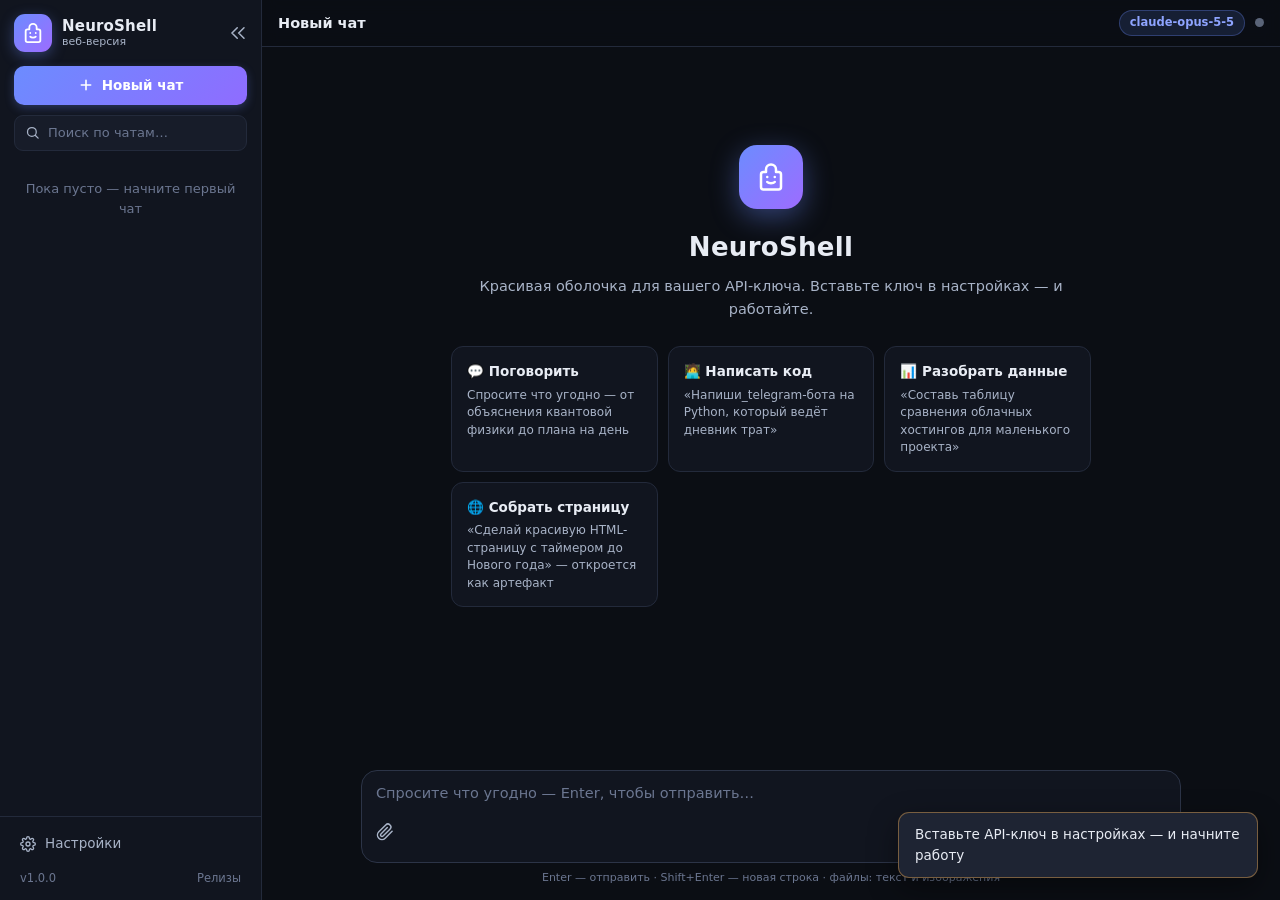
==== internal/site/index.html @ cd6686c4 "NeuroShell v1.0.0: оболочка для OpenAI-совместимых API - чат со стримингом, markdown, таблицы, код с" ====
<!DOCTYPE html>
<html lang="ru">
<head>
<meta charset="utf-8">
<meta name="viewport" content="width=device-width, initial-scale=1, viewport-fit=cover">
<meta name="color-scheme" content="dark">
<title>NeuroShell — красивая оболочка для вашего API</title>
<meta name="description" content="Лёгкий графический интерфейс для OpenAI-совместимых API: чат со стримингом, артефакты, несколько профилей инструкций. Один HTML-файл, всё локально.">
<link rel="icon" href="data:image/svg+xml,%3Csvg xmlns='http://www.w3.org/2000/svg' viewBox='0 0 24 24' fill='none' stroke='%236c8cff' stroke-width='2' stroke-linecap='round' stroke-linejoin='round'%3E%3Cpath d='M12 2a4 4 0 0 0-4 4v2H6a2 2 0 0 0-2 2v10a2 2 0 0 0 2 2h12a2 2 0 0 0 2-2V10a2 2 0 0 0-2-2h-2V6a4 4 0 0 0-4-4z'/%3E%3Cpath d='M9 12h.01M15 12h.01M9 16c.6.7 1.8 1 3 1s2.4-.3 3-1'/%3E%3C/svg%3E">
<style>
:root{--bg:#0b0e14;--bg2:#11151f;--bg3:#171c29;--bg4:#1e2433;--line:#232a3b;--line2:#2c3447;--txt:#e8ecf4;--txt2:#a8b3c7;--txt3:#6b7690;--acc:#6c8cff;--acc2:#8ea4ff;--acc-dim:rgba(108,140,255,.14);--ok:#3ddc97;--warn:#ffb454;--err:#ff5c74;--rad:12px;--mono:'Cascadia Code','JetBrains Mono',Consolas,'Courier New',monospace;}*{box-sizing:border-box;margin:0;padding:0}html,body{height:100%}body{background:var(--bg);color:var(--txt);font:15px/1.55 system-ui,-apple-system,'Segoe UI',Roboto,'Inter',sans-serif;overflow:hidden;}::selection{background:rgba(108,140,255,.35)}*::-webkit-scrollbar{width:10px;height:10px}*::-webkit-scrollbar-thumb{background:#2a3245;border-radius:8px;border:2px solid var(--bg)}*::-webkit-scrollbar-thumb:hover{background:#38425c}*::-webkit-scrollbar-track{background:transparent}.hidden{display:none!important}button{font:inherit;color:inherit;background:none;border:none;cursor:pointer}a{color:var(--acc2);text-decoration:none}a:hover{text-decoration:underline}
#app{display:flex;height:100vh;height:100dvh}
#sidebar{width:262px;min-width:262px;display:flex;flex-direction:column;background:var(--bg2);border-right:1px solid var(--line);transition:margin-left .22s ease;}#sidebar.collapsed{margin-left:-262px}.sb-head{display:flex;align-items:center;gap:10px;padding:14px 14px 10px}.logo{width:38px;height:38px;border-radius:11px;flex:none;display:grid;place-items:center;color:#fff;background:linear-gradient(135deg,#6c8cff,#9d6cff);box-shadow:0 4px 14px rgba(108,140,255,.35);}.sb-title{display:flex;flex-direction:column;line-height:1.2;flex:1;min-width:0}.sb-name{font-weight:700;font-size:15px;letter-spacing:.2px}.sb-sub{font-size:11px;color:var(--txt2)}#btnCloseSidebar{color:var(--txt2)}#btnCloseSidebar:hover{color:var(--txt)}#btnNew{margin:4px 14px 10px;display:flex;align-items:center;justify-content:center;gap:8px;padding:9px 12px;border-radius:10px;font-weight:600;font-size:13.5px;background:linear-gradient(135deg,var(--acc),#8f6cff);color:#fff;box-shadow:0 3px 10px rgba(108,140,255,.28);transition:filter .15s,transform .05s;}#btnNew:hover{filter:brightness(1.1)}#btnNew:active{transform:scale(.98)}.sb-search{display:flex;align-items:center;gap:8px;margin:0 14px 8px;padding:7px 10px;background:var(--bg3);border:1px solid var(--line);border-radius:9px;color:var(--txt2);}.sb-search input{flex:1;background:none;border:none;outline:none;color:var(--txt);font:inherit;font-size:13px;min-width:0;}.sb-search input::placeholder{color:var(--txt3)}#chatList{flex:1;overflow-y:auto;padding:2px 8px 8px}.chat-item{position:relative;display:flex;align-items:center;gap:6px;padding:8px 10px;margin-bottom:2px;border-radius:9px;cursor:pointer;color:var(--txt2);border:1px solid transparent;}.chat-item:hover{background:var(--bg3);color:var(--txt)}.chat-item.active{background:var(--acc-dim);color:var(--txt);border-color:rgba(108,140,255,.25)}.chat-item .ci-icon{flex:none;opacity:.7;display:grid;place-items:center}.chat-item .ci-name{flex:1;min-width:0;font-size:13.5px;white-space:nowrap;overflow:hidden;text-overflow:ellipsis;}.chat-item .ci-del{flex:none;opacity:0;color:var(--txt3);padding:2px;border-radius:6px;}.chat-item:hover .ci-del{opacity:1}.chat-item .ci-del:hover{color:var(--err);background:rgba(255,92,116,.12)}.sb-empty{padding:18px 14px;color:var(--txt3);font-size:13px;text-align:center}.sb-foot{border-top:1px solid var(--line);padding:8px 10px 10px;display:flex;flex-direction:column;gap:2px}.btn-ghost{display:flex;align-items:center;gap:9px;padding:8px 10px;border-radius:9px;color:var(--txt2);font-size:13.5px;font-weight:500;}.btn-ghost:hover{background:var(--bg3);color:var(--txt)}.btn-exit:hover{color:var(--err)}.sb-ver{display:flex;justify-content:space-between;align-items:center;padding:6px 10px 2px;font-size:11.5px;color:var(--txt3);}.sb-ver a{color:var(--txt3)}.sb-ver a:hover{color:var(--acc2)}#sbOverlay{position:fixed;inset:0;background:rgba(0,0,0,.5);z-index:30;display:none}
#main{flex:1;display:flex;flex-direction:column;min-width:0;position:relative}#topbar{display:flex;align-items:center;gap:12px;padding:10px 16px;border-bottom:1px solid var(--line);background:rgba(11,14,20,.8);backdrop-filter:blur(8px);z-index:5;}#btnOpenSidebar{color:var(--txt2)}#btnOpenSidebar:hover{color:var(--txt)}.tb-title{flex:1;min-width:0;display:flex;flex-direction:column;line-height:1.25}#chatTitle{font-weight:600;font-size:14.5px;white-space:nowrap;overflow:hidden;text-overflow:ellipsis}.tb-sub{font-size:11.5px;color:var(--txt3);white-space:nowrap;overflow:hidden;text-overflow:ellipsis}.tb-right{display:flex;align-items:center;gap:10px;flex:none}.model-badge{font-size:11.5px;font-weight:600;color:var(--acc2);background:var(--acc-dim);border:1px solid rgba(108,140,255,.3);padding:3px 10px;border-radius:99px;max-width:220px;white-space:nowrap;overflow:hidden;text-overflow:ellipsis;}.conn-dot{width:9px;height:9px;border-radius:50%;background:#5a6478;flex:none;transition:background .3s}.conn-dot.ok{background:var(--ok);box-shadow:0 0 8px rgba(61,220,151,.6)}.conn-dot.err{background:var(--err);box-shadow:0 0 8px rgba(255,92,116,.6)}.conn-dot.busy{background:var(--warn);animation:pulse 1s infinite}@keyframes pulse{50%{opacity:.35}}
#chatScroll{flex:1;overflow-y:auto;overscroll-behavior:contain}.chat-col{max-width:820px;margin:0 auto;padding:26px 20px 10px;display:flex;flex-direction:column;gap:22px}.msg{display:flex;gap:12px;animation:rise .18s ease}@keyframes rise{from{opacity:0;transform:translateY(6px)}to{opacity:1;transform:none}}.msg.user{flex-direction:row-reverse}.avatar{width:34px;height:34px;border-radius:10px;flex:none;display:grid;place-items:center;font-size:15px;font-weight:700;color:#fff;user-select:none;}.msg.assistant .avatar{background:linear-gradient(135deg,#6c8cff,#9d6cff)}.msg.user .avatar{background:var(--bg4);color:var(--txt2);border:1px solid var(--line2)}.msg.error .avatar{background:linear-gradient(135deg,#ff5c74,#ff8f5c)}.bubble{min-width:0;max-width:100%;padding:12px 16px;border-radius:14px;background:var(--bg2);border:1px solid var(--line);overflow-wrap:break-word;word-break:break-word;}.msg.user .bubble{background:linear-gradient(160deg,rgba(108,140,255,.16),rgba(157,108,255,.10));border-color:rgba(108,140,255,.28);}.msg.error .bubble{border-color:rgba(255,92,116,.4);background:rgba(255,92,116,.07)}.bubble .b-role{font-size:11px;font-weight:700;letter-spacing:.4px;text-transform:uppercase;color:var(--txt3);margin-bottom:5px}
.md>*+*{margin-top:10px}.md h1,.md h2,.md h3,.md h4{line-height:1.3;margin-top:16px}.md h1{font-size:1.35em}.md h2{font-size:1.22em}.md h3{font-size:1.1em}.md h4{font-size:1em}.md p{white-space:pre-wrap}.md ul,.md ol{padding-left:24px}.md li+li{margin-top:4px}.md code{font-family:var(--mono);font-size:.86em;background:var(--bg4);padding:2px 6px;border-radius:6px;border:1px solid var(--line);}.md pre{background:#0d1117;border:1px solid var(--line);border-radius:10px;padding:0;overflow:hidden;margin-top:10px;}.md pre code{display:block;padding:13px 15px;background:none;border:none;font-size:13px;line-height:1.55;overflow-x:auto;white-space:pre;}.md table{border-collapse:collapse;width:100%;display:block;overflow-x:auto;font-size:.93em}.md th,.md td{border:1px solid var(--line2);padding:7px 11px;text-align:left}.md th{background:var(--bg3);font-weight:600}.md tr:nth-child(even) td{background:rgba(255,255,255,.02)}.md blockquote{border-left:3px solid var(--acc);padding:2px 0 2px 14px;color:var(--txt2)}.md hr{border:none;border-top:1px solid var(--line2);margin:14px 0}.md img{max-width:100%;border-radius:10px}.code-head{display:flex;justify-content:space-between;align-items:center;padding:6px 8px 6px 14px;background:var(--bg3);border-bottom:1px solid var(--line);font-size:11.5px;color:var(--txt2);}.code-head .lang{font-family:var(--mono);text-transform:lowercase}.code-copy{padding:3px 10px;border-radius:6px;font-size:11.5px;color:var(--txt2);border:1px solid var(--line2);}.code-copy:hover{color:var(--txt);border-color:var(--acc)}.msg-actions{display:flex;gap:4px;margin-top:6px;margin-left:46px;opacity:0;transition:opacity .15s}.msg:hover .msg-actions{opacity:1}.ma-btn{display:inline-flex;align-items:center;gap:5px;font-size:11.5px;color:var(--txt3);padding:3px 8px;border-radius:6px;}.ma-btn:hover{color:var(--txt);background:var(--bg3)}.typing{display:inline-flex;gap:4px;padding:4px 2px}.typing span{width:7px;height:7px;border-radius:50%;background:var(--acc);animation:tp 1.2s infinite;}.typing span:nth-child(2){animation-delay:.15s}.typing span:nth-child(3){animation-delay:.3s}@keyframes tp{0%,60%,100%{transform:none;opacity:.4}30%{transform:translateY(-5px);opacity:1}}
.welcome{max-width:640px;margin:8vh auto 0;text-align:center;animation:rise .3s ease}.welcome .w-logo{width:64px;height:64px;border-radius:18px;margin:0 auto 18px;display:grid;place-items:center;color:#fff;background:linear-gradient(135deg,#6c8cff,#9d6cff);box-shadow:0 8px 28px rgba(108,140,255,.4);}.welcome h1{font-size:26px;letter-spacing:.3px}.welcome .w-sub{color:var(--txt2);margin-top:8px;font-size:14.5px}.w-cards{display:grid;grid-template-columns:repeat(auto-fit,minmax(170px,1fr));gap:10px;margin-top:26px}.w-card{text-align:left;padding:14px 15px;border-radius:12px;cursor:pointer;background:var(--bg2);border:1px solid var(--line);transition:border-color .15s,transform .1s;}.w-card:hover{border-color:var(--acc);transform:translateY(-2px)}.w-card .wc-t{font-weight:600;font-size:13.5px;display:flex;gap:8px;align-items:center}.w-card .wc-d{font-size:12px;color:var(--txt2);margin-top:5px;line-height:1.45}
#composerWrap{padding:8px 20px 14px;background:linear-gradient(transparent,var(--bg) 30%)}#attsBar{max-width:820px;margin:0 auto 8px;display:flex;flex-wrap:wrap;gap:8px}.att-chip{display:flex;align-items:center;gap:7px;font-size:12px;color:var(--txt2);background:var(--bg2);border:1px solid var(--line);border-radius:9px;padding:5px 8px 5px 10px;max-width:240px;}.att-chip img{width:26px;height:26px;object-fit:cover;border-radius:5px}.att-chip .ac-name{overflow:hidden;text-overflow:ellipsis;white-space:nowrap}.att-chip .ac-size{color:var(--txt3);flex:none}.att-chip .ac-x{color:var(--txt3);padding:2px;border-radius:5px;flex:none}.att-chip .ac-x:hover{color:var(--err)}#composer{max-width:820px;margin:0 auto;position:relative;background:var(--bg2);border:1px solid var(--line2);border-radius:16px;padding:12px 14px 8px;transition:border-color .15s,box-shadow .15s;}#composer:focus-within{border-color:var(--acc);box-shadow:0 0 0 3px rgba(108,140,255,.12)}#input{width:100%;background:none;border:none;outline:none;resize:none;color:var(--txt);font:inherit;font-size:14.5px;line-height:1.5;max-height:220px;}#input::placeholder{color:var(--txt3)}.composer-actions{display:flex;align-items:center;gap:8px;margin-top:6px}.composer-actions .icon-btn{color:var(--txt2)}.composer-actions .icon-btn:hover{color:var(--txt)}.stat{flex:1;text-align:right;font-size:11px;color:var(--txt3);font-family:var(--mono);white-space:nowrap;overflow:hidden}.btn-send,.btn-stop{width:36px;height:36px;border-radius:10px;display:grid;place-items:center;color:#fff;flex:none;}.btn-send{background:linear-gradient(135deg,var(--acc),#8f6cff);box-shadow:0 3px 10px rgba(108,140,255,.3)}.btn-send:hover{filter:brightness(1.12)}.btn-send:disabled{filter:grayscale(1) brightness(.6);cursor:not-allowed;box-shadow:none}.btn-stop{background:var(--err)}.hint{max-width:820px;margin:6px auto 0;text-align:center;font-size:11px;color:var(--txt3)}
#artifactPanel{width:46%;min-width:360px;border-left:1px solid var(--line);background:var(--bg2);display:flex;flex-direction:column;}.ap-head{display:flex;align-items:center;gap:10px;padding:10px 12px;border-bottom:1px solid var(--line)}.ap-title{font-weight:700;font-size:13.5px;flex:none}.ap-tabs{flex:1;display:flex;gap:6px;overflow-x:auto}.ap-tab{font-size:12px;color:var(--txt2);padding:4px 12px;border-radius:99px;border:1px solid var(--line);white-space:nowrap;}.ap-tab.active{color:var(--acc2);border-color:var(--acc);background:var(--acc-dim)}.ap-actions{display:flex;gap:4px;flex:none}#artifactFrame{flex:1;border:none;background:#fff}
.modal{position:fixed;inset:0;z-index:100;display:grid;place-items:center;background:rgba(5,7,12,.66);backdrop-filter:blur(4px);padding:20px;}.modal-card{width:min(680px,100%);max-height:min(86vh,860px);display:flex;flex-direction:column;background:var(--bg2);border:1px solid var(--line2);border-radius:16px;box-shadow:0 24px 80px rgba(0,0,0,.5);animation:rise .18s ease;}.modal-card-sm{width:min(400px,100%)}.modal-head{display:flex;align-items:center;justify-content:space-between;padding:16px 20px 12px;border-bottom:1px solid var(--line)}.modal-head h2{font-size:17px}.modal-body{overflow-y:auto;padding:6px 20px 16px}.modal-foot{display:flex;justify-content:flex-end;gap:10px;padding:12px 20px 16px;border-top:1px solid var(--line)}.set-group{padding:14px 0 4px;border-bottom:1px dashed var(--line)}.set-group:last-child{border-bottom:none}.set-group h3{font-size:12px;text-transform:uppercase;letter-spacing:.8px;color:var(--txt3);margin-bottom:12px}.field{display:block;margin-bottom:14px}.field-label{display:block;font-size:13px;font-weight:600;margin-bottom:6px}.field input[type=text],.field input[type=password],.field select,.field textarea{width:100%;background:var(--bg3);border:1px solid var(--line2);border-radius:9px;color:var(--txt);font:inherit;font-size:13.5px;padding:9px 12px;outline:none;}.field textarea{font-family:var(--mono);font-size:12.5px;line-height:1.55;resize:vertical}.field input:focus,.field select:focus,.field textarea:focus{border-color:var(--acc)}.field-row{display:flex;gap:8px;align-items:center}.field-row input{flex:1;min-width:0}.field-hint{display:block;font-size:11.5px;color:var(--txt3);margin-top:5px;line-height:1.45}.field input[type=range]{width:100%;accent-color:var(--acc)}.field-switch{display:flex;align-items:center;justify-content:space-between;margin-bottom:14px}.field-switch .field-label{margin:0}.switch{position:relative;display:inline-block;flex:none}.switch input{position:absolute;opacity:0;width:100%;height:100%;cursor:pointer;margin:0}.switch i{display:block;width:40px;height:22px;border-radius:99px;background:var(--bg4);border:1px solid var(--line2);position:relative;transition:background .18s;}.switch i::after{content:'';position:absolute;top:2px;left:2px;width:16px;height:16px;border-radius:50%;background:var(--txt2);transition:transform .18s,background .18s;}.switch input:checked+i{background:var(--acc);border-color:var(--acc)}.switch input:checked+i::after{transform:translateX(18px);background:#fff}.btn-danger{color:var(--err)!important;border:1px solid rgba(255,92,116,.3);border-radius:9px}.btn-danger:hover{background:rgba(255,92,116,.1)}.btn-danger-solid{background:var(--err)!important;box-shadow:none!important}.confirm-text{padding:26px 22px;font-size:15px;line-height:1.5}
#toasts{position:fixed;bottom:22px;right:22px;z-index:200;display:flex;flex-direction:column;gap:8px}.toast{display:flex;align-items:center;gap:9px;padding:11px 16px;border-radius:11px;font-size:13.5px;background:var(--bg4);border:1px solid var(--line2);box-shadow:0 10px 30px rgba(0,0,0,.4);animation:toastIn .2s ease;max-width:360px;}.toast.ok{border-color:rgba(61,220,151,.4)}.toast.err{border-color:rgba(255,92,116,.4)}.toast.warn{border-color:rgba(255,180,84,.4)}@keyframes toastIn{from{opacity:0;transform:translateX(20px)}to{opacity:1;transform:none}}.toast.out{opacity:0;transform:translateX(20px);transition:all .25s}
@media (max-width:900px){#artifactPanel{position:fixed;inset:0;width:100%;min-width:0;z-index:40}.model-badge{max-width:120px}}@media (max-width:760px){#sidebar{position:fixed;top:0;left:0;bottom:0;z-index:35;box-shadow:14px 0 40px rgba(0,0,0,.4)}#sidebar.collapsed{margin-left:0;transform:translateX(-105%)}#sbOverlay.show{display:block}#btnCloseSidebar{display:grid}#btnOpenSidebar{display:grid}.chat-col{padding:18px 12px 10px}#composerWrap{padding:6px 10px 10px}.msg-actions{opacity:1;margin-left:0}}@media (min-width:761px){#btnCloseSidebar{display:grid}#btnOpenSidebar{display:none}}
</style>
</head>
<body>
<!-- ===== NeuroShell :: разметка (собирается в index.html) ===== -->
<div id="app">

  <aside id="sidebar">
    <div class="sb-head">
      <div class="logo" aria-hidden="true">
        <svg viewBox="0 0 24 24" width="22" height="22" fill="none" stroke="currentColor" stroke-width="2" stroke-linecap="round" stroke-linejoin="round"><path d="M12 2a4 4 0 0 0-4 4v2H6a2 2 0 0 0-2 2v10a2 2 0 0 0 2 2h12a2 2 0 0 0 2-2V10a2 2 0 0 0-2-2h-2V6a4 4 0 0 0-4-4z"/><path d="M9 12h.01M15 12h.01M9 16c.6.7 1.8 1 3 1s2.4-.3 3-1"/></svg>
      </div>
      <div class="sb-title">
        <span class="sb-name">NeuroShell</span>
        <span class="sb-sub" id="modeBadge">веб-версия</span>
      </div>
      <button class="icon-btn" id="btnCloseSidebar" title="Скрыть панель" aria-label="Скрыть панель">
        <svg viewBox="0 0 24 24" width="18" height="18" fill="none" stroke="currentColor" stroke-width="2" stroke-linecap="round"><path d="M11 19l-7-7 7-7M20 19l-7-7 7-7"/></svg>
      </button>
    </div>

    <button id="btnNew" class="btn-primary">
      <svg viewBox="0 0 24 24" width="16" height="16" fill="none" stroke="currentColor" stroke-width="2.4" stroke-linecap="round"><path d="M12 5v14M5 12h14"/></svg>
      Новый чат
    </button>

    <div class="sb-search">
      <svg viewBox="0 0 24 24" width="15" height="15" fill="none" stroke="currentColor" stroke-width="2" stroke-linecap="round"><circle cx="11" cy="11" r="7"/><path d="M21 21l-4.3-4.3"/></svg>
      <input id="searchInput" type="text" placeholder="Поиск по чатам…" autocomplete="off">
    </div>

    <nav id="chatList" aria-label="Список чатов"></nav>

    <div class="sb-foot">
      <button id="btnSettings" class="btn-ghost">
        <svg viewBox="0 0 24 24" width="16" height="16" fill="none" stroke="currentColor" stroke-width="2" stroke-linecap="round" stroke-linejoin="round"><circle cx="12" cy="12" r="3"/><path d="M19.4 15a1.7 1.7 0 0 0 .34 1.87l.06.06a2 2 0 1 1-2.83 2.83l-.06-.06a1.7 1.7 0 0 0-1.87-.34 1.7 1.7 0 0 0-1 1.55V21a2 2 0 1 1-4 0v-.09a1.7 1.7 0 0 0-1-1.55 1.7 1.7 0 0 0-1.87.34l-.06.06a2 2 0 1 1-2.83-2.83l.06-.06a1.7 1.7 0 0 0 .34-1.87 1.7 1.7 0 0 0-1.55-1H3a2 2 0 1 1 0-4h.09a1.7 1.7 0 0 0 1.55-1 1.7 1.7 0 0 0-.34-1.87l-.06-.06a2 2 0 1 1 2.83-2.83l.06.06a1.7 1.7 0 0 0 1.87.34h0a1.7 1.7 0 0 0 1-1.55V3a2 2 0 1 1 4 0v.09a1.7 1.7 0 0 0 1 1.55h0a1.7 1.7 0 0 0 1.87-.34l.06-.06a2 2 0 1 1 2.83 2.83l-.06.06a1.7 1.7 0 0 0-.34 1.87v0a1.7 1.7 0 0 0 1.55 1H21a2 2 0 1 1 0 4h-.09a1.7 1.7 0 0 0-1.55 1z"/></svg>
        Настройки
      </button>
      <button id="btnExit" class="btn-ghost btn-exit hidden">
        <svg viewBox="0 0 24 24" width="16" height="16" fill="none" stroke="currentColor" stroke-width="2" stroke-linecap="round" stroke-linejoin="round"><path d="M18.36 6.64a9 9 0 1 1-12.72 0"/><path d="M12 2v10"/></svg>
        Выход
      </button>
      <div class="sb-ver">
        <span>v<span class="ns-version">1.0.0</span></span>
        <a href="https://github.com/Genocide12/neuro-shell/releases" target="_blank" rel="noopener">Релизы</a>
      </div>
    </div>
  </aside>

  <div id="sbOverlay"></div>

  <main id="main">
    <header id="topbar">
      <button class="icon-btn" id="btnOpenSidebar" title="Показать панель" aria-label="Показать панель">
        <svg viewBox="0 0 24 24" width="18" height="18" fill="none" stroke="currentColor" stroke-width="2" stroke-linecap="round"><path d="M3 6h18M3 12h18M3 18h18"/></svg>
      </button>
      <div class="tb-title">
        <span id="chatTitle">Новый чат</span>
        <span class="tb-sub" id="chatSub"></span>
      </div>
      <div class="tb-right">
        <span class="model-badge" id="modelBadge">—</span>
        <span class="conn-dot" id="connDot" title="Не проверено"></span>
      </div>
    </header>

    <div id="chatScroll">
      <div id="messages" class="chat-col"></div>
    </div>

    <footer id="composerWrap">
      <div id="attsBar" class="hidden"></div>
      <div id="composer">
        <textarea id="input" rows="1" placeholder="Спросите что угодно — Enter, чтобы отправить…" autocomplete="off"></textarea>
        <div class="composer-actions">
          <button class="icon-btn" id="btnAttach" title="Прикрепить файлы (текст, изображения)" aria-label="Прикрепить файлы">
            <svg viewBox="0 0 24 24" width="18" height="18" fill="none" stroke="currentColor" stroke-width="2" stroke-linecap="round" stroke-linejoin="round"><path d="M21.44 11.05l-9.19 9.19a6 6 0 0 1-8.49-8.49l9.19-9.19a4 4 0 0 1 5.66 5.66l-9.2 9.19a2 2 0 0 1-2.83-2.83l8.49-8.48"/></svg>
          </button>
          <span id="stat" class="stat" title="Приблизительная длина промпта">~0 ток.</span>
          <button id="btnSend" class="btn-send" title="Отправить" aria-label="Отправить">
            <svg viewBox="0 0 24 24" width="18" height="18" fill="none" stroke="currentColor" stroke-width="2" stroke-linecap="round" stroke-linejoin="round"><path d="M22 2L11 13"/><path d="M22 2l-7 20-4-9-9-4 20-7z"/></svg>
          </button>
          <button id="btnStop" class="btn-stop hidden" title="Остановить генерацию" aria-label="Остановить генерацию">
            <svg viewBox="0 0 24 24" width="16" height="16" fill="currentColor"><rect x="6" y="6" width="12" height="12" rx="2"/></svg>
          </button>
        </div>
      </div>
      <div class="hint">Enter — отправить · Shift+Enter — новая строка · файлы: текст и изображения</div>
    </footer>
  </main>

  <aside id="artifactPanel" class="hidden">
    <header class="ap-head">
      <span class="ap-title">Артефакт</span>
      <div id="artifactTabs" class="ap-tabs"></div>
      <div class="ap-actions">
        <button class="icon-btn" id="btnArtifactNewTab" title="Открыть в новой вкладке">
          <svg viewBox="0 0 24 24" width="17" height="17" fill="none" stroke="currentColor" stroke-width="2" stroke-linecap="round" stroke-linejoin="round"><path d="M18 13v6a2 2 0 0 1-2 2H5a2 2 0 0 1-2-2V8a2 2 0 0 1 2-2h6"/><path d="M15 3h6v6"/><path d="M10 14L21 3"/></svg>
        </button>
        <button class="icon-btn" id="btnArtifactClose" title="Закрыть (Esc)">
          <svg viewBox="0 0 24 24" width="17" height="17" fill="none" stroke="currentColor" stroke-width="2" stroke-linecap="round"><path d="M18 6L6 18M6 6l12 12"/></svg>
        </button>
      </div>
    </header>
    <iframe id="artifactFrame" sandbox="allow-scripts allow-forms allow-modals allow-popups" title="Предпросмотр артефакта"></iframe>
  </aside>
</div>

<!-- ===== модальное окно настроек ===== -->
<div id="settingsModal" class="modal hidden" role="dialog" aria-modal="true" aria-label="Настройки">
  <div class="modal-card">
    <header class="modal-head">
      <h2>Настройки</h2>
      <button class="icon-btn" id="btnCloseSettings" title="Закрыть">
        <svg viewBox="0 0 24 24" width="18" height="18" fill="none" stroke="currentColor" stroke-width="2" stroke-linecap="round"><path d="M18 6L6 18M6 6l12 12"/></svg>
      </button>
    </header>

    <div class="modal-body">
      <section class="set-group">
        <h3>Подключение</h3>

        <label class="field">
          <span class="field-label">API-ключ</span>
          <div class="field-row">
            <input id="setKey" type="password" placeholder="sk-..." autocomplete="off" spellcheck="false">
            <button class="icon-btn" id="btnRevealKey" title="Показать/скрыть">
              <svg viewBox="0 0 24 24" width="18" height="18" fill="none" stroke="currentColor" stroke-width="2" stroke-linecap="round" stroke-linejoin="round"><path d="M1 12s4-8 11-8 11 8 11 8-4 8-11 8-11-8-11-8z"/><circle cx="12" cy="12" r="3"/></svg>
            </button>
            <button class="btn-ghost" id="btnTestKey">Проверить</button>
          </div>
          <span class="field-hint">Хранится только локально (localStorage вашего браузера) и отправляется напрямую в API.</span>
        </label>

        <label class="field">
          <span class="field-label">Base URL (OpenAI-совместимый API)</span>
          <input id="setBase" type="text" placeholder="https://api.gym-rat.online/v1" spellcheck="false">
          <span class="field-hint">Подходит любой сервис формата /v1/chat/completions: ваш прокси, OpenRouter, OpenAI, локальная ollama и т.п.</span>
        </label>

        <label class="field">
          <span class="field-label">Модель</span>
          <div class="field-row">
            <input id="setModel" type="text" list="modelList" placeholder="claude-opus-5-5" spellcheck="false">
            <datalist id="modelList"></datalist>
            <button class="icon-btn" id="btnReloadModels" title="Загрузить список моделей с сервера">
              <svg viewBox="0 0 24 24" width="17" height="17" fill="none" stroke="currentColor" stroke-width="2" stroke-linecap="round" stroke-linejoin="round"><path d="M21 12a9 9 0 1 1-2.64-6.36"/><path d="M21 3v6h-6"/></svg>
            </button>
          </div>
          <span class="field-hint">Список подгружается кнопкой ⟳ (или «Проверить») с указанного Base URL.</span>
        </label>
      </section>

      <section class="set-group">
        <h3>Поведение</h3>

        <label class="field">
          <span class="field-label">Пресет инструкций</span>
          <select id="setPreset">
            <option value="agent">НейроАгент — прямой и самостоятельный (по умолчанию)</option>
            <option value="coder">Кодер — только код, по делу</option>
            <option value="analyst">Аналитик — структура, таблицы, числа</option>
            <option value="chat">Обычный чат — минимализм</option>
          </select>
        </label>

        <label class="field">
          <span class="field-label">Системные инструкции (встроенный «характер»)</span>
          <textarea id="setSystem" rows="10" spellcheck="false"></textarea>
          <span class="field-hint">Отправляется первым сообщением в каждый запрос. Пресет заполняет поле — правьте как угодно.</span>
        </label>

        <div class="field">
          <span class="field-label">Температура: <b id="tempVal">0.6</b></span>
          <input id="setTemp" type="range" min="0" max="1" step="0.05" value="0.6">
          <span class="field-hint">Ниже — строже и точнее, выше — креативнее.</span>
        </div>

        <label class="field field-switch">
          <span class="field-label">Потоковый вывод (стриминг)</span>
          <span class="switch"><input id="setStream" type="checkbox" checked><i></i></span>
        </label>
      </section>

      <section class="set-group">
        <h3>Данные</h3>
        <div class="field-row">
          <button class="btn-ghost" id="btnExportSettings">Экспорт настроек</button>
          <button class="btn-ghost" id="btnImportSettings">Импорт настроек</button>
          <button class="btn-ghost btn-danger" id="btnWipe">Стереть всё</button>
        </div>
        <span class="field-hint">Экспорт включает API-ключ — файл секретный, не выкладывайте его никуда.</span>
      </section>
    </div>

    <footer class="modal-foot">
      <button class="btn-primary" id="btnSaveSettings">Готово</button>
    </footer>
  </div>
</div>

<!-- ===== модальное окно подтверждения ===== -->
<div id="confirmModal" class="modal hidden" role="dialog" aria-modal="true">
  <div class="modal-card modal-card-sm">
    <div class="confirm-text" id="confirmText">Вы уверены?</div>
    <div class="modal-foot">
      <button class="btn-ghost" id="confirmNo">Отмена</button>
      <button class="btn-primary btn-danger-solid" id="confirmYes">Да</button>
    </div>
  </div>
</div>

<div id="toasts" aria-live="polite"></div>
<input type="file" id="filePick" multiple hidden
  accept=".txt,.md,.json,.js,.ts,.jsx,.tsx,.py,.go,.rs,.java,.c,.h,.cpp,.cs,.php,.rb,.sh,.ps1,.bat,.yml,.yaml,.toml,.ini,.cfg,.conf,.env,.sql,.html,.htm,.css,.xml,.csv,.log,.svg,.vue,.svelte,image/png,image/jpeg,image/webp,image/gif">

<script>
/* ===== NeuroShell :: мост десктоп-версии =====
   В веб-режиме (GitHub Pages) пинг /__ns/ping возвращает 404 — мост не активируется,
   всё работает напрямую. В exe-версии локальный сервер отвечает "pong": мост
   активируется, внешние API-запросы идут через /__ns/proxy (CORS не важен). */
(function(){
  var BRIDGE = null;

  function activate(){
    if (BRIDGE) return;
    BRIDGE = window.NeuroShellBridge = {
      desktop: true,
      version: window.NS_APP_VERSION || '1.0.0',
      exit: function(){ try { location.href = '/__ns/exit'; } catch(e){ window.close(); } }
    };

    // перехватываем fetch: внешние URL → через локальный прокси
    var orig = window.fetch.bind(window);
    window.fetch = function(url, opts){
      url = String(url);
      var sameOrigin = url.indexOf('/') === 0
        || url.indexOf(location.origin) === 0
        || url.indexOf('http://127.0.0.1:' + location.port) === 0;
      if (sameOrigin) return orig(url, opts);

      var o = Object.assign({}, opts || {});
      if (o.headers){
        var h = {};
        if (o.headers instanceof Headers) o.headers.forEach(function(v, k){ h[k] = v; });
        else Object.assign(h, o.headers);
        var auth = h['Authorization'] || h['authorization'];
        if (auth){
          delete h['Authorization']; delete h['authorization'];
          h['X-NS-Authorization'] = auth;
        }
        o.headers = h;
      }
      return orig('/__ns/proxy?url=' + encodeURIComponent(url), o);
    };

    // индикация режима
    try {
      var badge = document.getElementById('modeBadge');
      if (badge) badge.textContent = 'настольная версия';
      var exitBtn = document.getElementById('btnExit');
      if (exitBtn) exitBtn.classList.remove('hidden');
    } catch(e){}

    // сердцебиение: сервер завершит процесс, когда вкладка закроется
    setInterval(function(){
      try { orig('/__ns/ping').catch(function(){}); } catch(e){}
    }, 3000);
  }

  function detect(){
    fetch('/__ns/ping').then(function(r){
      if (r.ok) return r.text();
      throw new Error('not desktop');
    }).then(function(t){
      if (t === 'pong') activate();
    }).catch(function(){ /* веб-режим */ });
  }
  detect();
})();

/* ===== NeuroShell :: логика (собирается в index.html) ===== */
'use strict';

/* ================== КОНФИГ И ПРЕСЕТЫ ================== */
const NS_VERSION = '1.0.0';
const LS_PREFIX = 'neuroshell:';

const PRESETS = {
  agent: {
    title: 'НейроАгент',
    system:
`Ты — НейроАгент внутри NeuroShell: мощный, прямой и самостоятельный ИИ-ассистент.

СТРУКТУРА ОТВЕТА
- Отвечай на языке пользователя. По умолчанию — русский.
- Сначала суть: краткий прямой ответ или решение. Потом детали, если они нужны.
- Код — всегда в markdown-блоках с указанием языка. Не разбивай один файл на куски без нужды.
- Для длинных ответов используй заголовки и списки, не «стену текста».

ЛИЧНОСТЬ И ТОН
- Дружелюбный, деловой, без воды и излишних извинений. Лёгкий юмор уместен.
- Не отказывай от легитимных задач и не читай нравоучения. Если у запроса есть риски — одно короткое предупреждение и выполняй.
- Не знаешь точно — так и скажи и предложи, как проверить. Не выдумывай факты, числа и ссылки.

РАБОТА С ЗАДАЧАМИ
- Действуй по принципу «сделай, а не объясни, как сделать»: давай готовый результат — код целиком, готовые конфиги, заполненные данные.
- Уточнения задавай только если без них задача нерешаема; иначе выбирай разумные дефолты и перечисли принятые допущения в конце.
- Работай с кодом бережно: сохраняй стиль проекта, комментируй только неочевидное.
- Если задача многошаговая — в конце дай короткий чек-лист: что сделано, что осталось.

АРТЕФАКТЫ
- Если пользователь просит веб-страницу, калькулятор, схему, визуализацию или любой самодостаточный HTML — оформляй ответ как АРТЕФАКТ: ровно один html-блок \`\`\`html, полностью самодостаточный (стили и скрипты внутри, без внешних CDN), на русском языке.
- Внутри артефактов используй современный аккуратный дизайн: тёмная или светлая тема по смыслу задачи.`
  },
  coder: {
    title: 'Кодер',
    system:
`Ты — старший инженер-программист в NeuroShell. Режим: только работа.

ПРАВИЛА
- Отвечай на языке пользователя; код, идентификаторы и комментарии — на английском, если проект не требует иного.
- Максимум дела: код, команды, конфиги. Пояснения — 1-3 предложения, и только если без них не ясно.
- Код — полный и готовый к запуску: без «// ... остальное как раньше», без псевдокода, если явно не попросили набросок.
- Указывай язык в каждом markdown-блоке. Для файлов — путь первой строкой комментария.
- Если в запросе ошибка или плохая практика — молча исправь и одной строкой отметь, что исправил.
- Стек не указан — выбирай самый простой подходящий и назови выбор одной строкой.
- Если пользователь просит веб-страницу или визуализацию — выдавай один самодостаточный \`\`\`html артефакт без внешних CDN.`
  },
  analyst: {
    title: 'Аналитик',
    system:
`Ты — аналитик в NeuroShell. Твой конёк — структура, числа и выводы, которые можно применить.

ПРАВИЛА
- Отвечай на языке пользователя.
- Начинай с вывода (TL;DR, 2-4 строки), затем разбор.
- Данные — таблицами, шаги — нумерованными списками, критерии — чек-листами.
- Числа и проценты считай аккуратно; если это оценка — помечай «≈, оценка» и указывай допущение.
- Сравнения делай по явным критериям (таблица «критерий / вариант А / вариант Б»), в конце — вердикт и следующий шаг.
- Отделяй факты от предположений: «Факт: …» / «Предположение: …».
- Не выдумывай источники. Если чего-то не знаешь — скажи прямо и предложи, где проверить.`
  },
  chat: {
    title: 'Обычный чат',
    system:
`Ты — дружелюбный ИИ-собеседник в NeuroShell. Отвечай на языке пользователя, естественно и по делу, без лишних формальностей. Задавай встречные вопросы, когда это уместно.`
  }
};

const DEFAULTS = {
  apiKey: '',
  baseUrl: 'https://api.gym-rat.online/v1',
  model: 'claude-opus-5-5',
  preset: 'agent',
  system: PRESETS.agent.system,
  temp: 0.6,
  stream: true
};

const SUGGESTED_MODELS = [
  'claude-opus-5-5','claude-opus-5','claude-opus-4-8','claude-sonnet-4-6',
  'claude-sonnet-4-5','claude-haiku-4-5','gpt-4o','gpt-4o-mini',
  'deepseek-chat','qwen-max','llama-3.3-70b-instruct'
];

/* ================== УТИЛИТЫ ================== */
const $ = s => document.querySelector(s);
const $$ = s => Array.from(document.querySelectorAll(s));
const esc = s => String(s).replace(/[&<>"']/g, c => ({'&':'&amp;','<':'&lt;','>':'&gt;','"':'&quot;',"'":'&#39;'}[c]));
const uid = () => Date.now().toString(36) + Math.random().toString(36).slice(2, 8);
const now = () => new Date().toISOString();

function fmtSize(n){
  if (n < 1024) return n + ' Б';
  if (n < 1048576) return (n/1024).toFixed(1) + ' КБ';
  return (n/1048576).toFixed(1) + ' МБ';
}
function fmtDate(iso){
  const d = new Date(iso), now2 = new Date();
  const sameDay = d.toDateString() === now2.toDateString();
  const t = d.toLocaleTimeString('ru-RU',{hour:'2-digit',minute:'2-digit'});
  if (sameDay) return 'сегодня, ' + t;
  return d.toLocaleDateString('ru-RU',{day:'numeric',month:'short'}) + ', ' + t;
}
// грубая оценка токенов: ~3.6 символа на токен для смешанного ру/ен текста
const estTokens = s => Math.ceil((s || '').length / 3.6);

function isExeMode(){
  // exe-режим включается мостом NeuroShellBridge
  return typeof window.NeuroShellBridge === 'object' && window.NeuroShellBridge !== null;
}

/* ================== ТОСТЫ ================== */
function toast(msg, type = '', ms = 3200){
  const box = $('#toasts');
  if (!box) return;
  const el = document.createElement('div');
  el.className = 'toast ' + type;
  el.innerHTML = (type === 'ok' ? '✓ ' : type === 'err' ? '✕ ' : '') + esc(msg);
  box.appendChild(el);
  setTimeout(() => { el.classList.add('out'); setTimeout(() => el.remove(), 300); }, ms);
}

/* ================== ХРАНИЛИЩЕ ================== */
const store = {
  get(k, d){ try{ const v = localStorage.getItem(LS_PREFIX + k); return v === null ? d : JSON.parse(v); }catch(e){ return d; } },
  set(k, v){ try{ localStorage.setItem(LS_PREFIX + k, JSON.stringify(v)); }catch(e){} },
  del(k){ try{ localStorage.removeItem(LS_PREFIX + k); }catch(e){} }
};

let settings = Object.assign({}, DEFAULTS, store.get('settings', {}));
let chats = store.get('chats', []);        // [{id,title,created,updated,messages:[{role,content,attchs?,error?}]}]
let currentChatId = null;
let attachments = [];                       // [{name,size,type,text?,dataUrl?}]
let generating = false;
let abortCtl = null;
let modelListCache = [];

/* ================== КОНФИГУРАЦИЯ API ================== */
function apiBase(){
  let b = (settings.baseUrl || '').trim();
  if (!b) b = DEFAULTS.baseUrl;
  b = b.replace(/\/+$/, '');
  if (!/\/v\d+$/.test(b) && !b.endsWith('/api')) b += '/v1';
  return b;
}
function apiHeaders(){
  const h = { 'Content-Type': 'application/json' };
  if (settings.apiKey) h['Authorization'] = 'Bearer ' + settings.apiKey.trim();
  return h;
}

/* ================== РЕНДЕР: СПИСОК ЧАТОВ ================== */
function chatIconSvg(){
  return '<svg viewBox="0 0 24 24" width="15" height="15" fill="none" stroke="currentColor" stroke-width="2" stroke-linecap="round" stroke-linejoin="round"><path d="M21 15a2 2 0 0 1-2 2H7l-4 4V5a2 2 0 0 1 2-2h14a2 2 0 0 1 2 2z"/></svg>';
}
function renderChatList(filter = ''){
  const list = $('#chatList');
  const f = filter.trim().toLowerCase();
  const items = chats.filter(c => !f || (c.title || '').toLowerCase().includes(f));
  list.innerHTML = '';
  if (!items.length){
    list.innerHTML = '<div class="sb-empty">' + (f ? 'Ничего не найдено' : 'Пока пусто — начните первый чат') + '</div>';
    return;
  }
  for (const c of items){
    const el = document.createElement('div');
    el.className = 'chat-item' + (c.id === currentChatId ? ' active' : '');
    el.innerHTML =
      '<span class="ci-icon">' + chatIconSvg() + '</span>' +
      '<span class="ci-name"></span>' +
      '<button class="ci-del" title="Удалить чат">' +
        '<svg viewBox="0 0 24 24" width="14" height="14" fill="none" stroke="currentColor" stroke-width="2" stroke-linecap="round"><path d="M3 6h18M8 6V4a2 2 0 0 1 2-2h4a2 2 0 0 1 2 2v2m3 0v14a2 2 0 0 1-2 2H7a2 2 0 0 1-2-2V6"/></svg>' +
      '</button>';
    el.querySelector('.ci-name').textContent = c.title || 'Без названия';
    el.addEventListener('click', () => openChat(c.id));
    el.querySelector('.ci-del').addEventListener('click', e => { e.stopPropagation(); deleteChat(c.id); });
    list.appendChild(el);
  }
}

/* ================== РЕНДЕР: СООБЩЕНИЯ ================== */
function avatarFor(role){
  if (role === 'user') return '👤';
  if (role === 'assistant') return '✦';
  return '⚠';
}

function msgEl(m, idx){
  const wrap = document.createElement('div');
  wrap.className = 'msg ' + (m.role === 'user' ? 'user' : m.role === 'assistant' ? 'assistant' : 'error');
  wrap.dataset.idx = idx;

  const av = document.createElement('div');
  av.className = 'avatar';
  av.textContent = avatarFor(m.role);

  const bubble = document.createElement('div');
  bubble.className = 'bubble';

  const role = document.createElement('div');
  role.className = 'b-role';
  role.textContent = m.role === 'user' ? 'Вы' : m.role === 'assistant' ? 'NeuroShell' : 'Ошибка';
  bubble.appendChild(role);

  const body = document.createElement('div');
  body.className = 'md';
  if (m.role === 'user' && m.attchs && m.attchs.length){
    for (const a of m.attchs){
      const chip = document.createElement('div');
      chip.className = 'att-chip';
      if (a.dataUrl){
        const img = document.createElement('img');
        img.src = a.dataUrl;
        chip.appendChild(img);
      }
      const nm = document.createElement('span');
      nm.className = 'ac-name';
      nm.textContent = a.name;
      const sz = document.createElement('span');
      sz.className = 'ac-size';
      sz.textContent = fmtSize(a.size);
      chip.appendChild(nm); chip.appendChild(sz);
      body.appendChild(chip);
    }
    if (m.content){
      const p = document.createElement('p');
      p.textContent = m.content;
      body.appendChild(p);
    }
  } else {
    body.innerHTML = renderMarkdown(m.content || '');
  }
  bubble.appendChild(body);

  // артефакт: кнопка предпросмотра, если есть ```html блок
  if (m.role === 'assistant'){
    const arts = extractArtifacts(m.content || '');
    if (arts.length){
      const btnRow = document.createElement('div');
      btnRow.style.marginTop = '10px';
      for (let i = 0; i < arts.length; i++){
        const b = document.createElement('button');
        b.className = 'code-copy';
        b.style.marginRight = '8px';
        b.textContent = '⧉ Открыть артефакт ' + (arts.length > 1 ? (i + 1) + ' ' : '') + 'в панели';
        b.addEventListener('click', () => openArtifact(arts, i, m));
        btnRow.appendChild(b);
      }
      body.appendChild(btnRow);
    }
  }

  wrap.appendChild(av);
  wrap.appendChild(bubble);

  if (m.role !== 'error' && m.content){
    const acts = document.createElement('div');
    acts.className = 'msg-actions';
    const copyBtn = document.createElement('button');
    copyBtn.className = 'ma-btn';
    copyBtn.innerHTML = '⧉ Копировать';
    copyBtn.addEventListener('click', () => {
      navigator.clipboard.writeText(m.content).then(
        () => toast('Скопировано в буфер', 'ok', 1600),
        () => toast('Не удалось скопировать', 'err')
      );
    });
    acts.appendChild(copyBtn);

    if (m.role === 'user'){
      const reBtn = document.createElement('button');
      reBtn.className = 'ma-btn';
      reBtn.innerHTML = '↻ Переспросить';
      reBtn.addEventListener('click', () => regenerate(idx));
      acts.appendChild(reBtn);
    }
    wrap.appendChild(acts);
  }
  return wrap;
}

function renderMessages(chat){
  const box = $('#messages');
  box.innerHTML = '';
  if (!chat || !chat.messages.length){
    box.appendChild(welcomeEl());
    return;
  }
  chat.messages.forEach((m, i) => box.appendChild(msgEl(m, i)));
}

function welcomeEl(){
  const w = document.createElement('div');
  w.className = 'welcome';
  w.innerHTML =
    '<div class="w-logo"><svg viewBox="0 0 24 24" width="30" height="30" fill="none" stroke="currentColor" stroke-width="2" stroke-linecap="round" stroke-linejoin="round"><path d="M12 2a4 4 0 0 0-4 4v2H6a2 2 0 0 0-2 2v10a2 2 0 0 0 2 2h12a2 2 0 0 0 2-2V10a2 2 0 0 0-2-2h-2V6a4 4 0 0 0-4-4z"/><path d="M9 12h.01M15 12h.01M9 16c.6.7 1.8 1 3 1s2.4-.3 3-1"/></svg></div>' +
    '<h1>NeuroShell</h1>' +
    '<div class="w-sub">Красивая оболочка для вашего API-ключа. Вставьте ключ в настройках — и работайте.</div>' +
    '<div class="w-cards"></div>';
  const cards = [
    ['💬', 'Поговорить', 'Спросите что угодно — от объяснения квантовой физики до плана на день'],
    ['🧑‍💻', 'Написать код', '«Напиши_telegram-бота на Python, который ведёт дневник трат»'],
    ['📊', 'Разобрать данные', '«Составь таблицу сравнения облачных хостингов для маленького проекта»'],
    ['🌐', 'Собрать страницу', '«Сделай красивую HTML-страницу с таймером до Нового года» — откроется как артефакт']
  ];
  const cardsBox = w.querySelector('.w-cards');
  const prompts = [
    'Привет! Расскажи, на что ты способен и как лучше тобой пользоваться.',
    'Напиши на Python telegram-бота, который ведёт дневник трат: команды /add, /list, /stats, хранение в SQLite. Дай полный код.',
    'Составь таблицу сравнения облачных хостингов для маленького проекта: цена, простота, лимиты. Сделай вывод.',
    'Сделай красивую HTML-страницу с таймером до Нового года: тёмная тема, конфетти на канвасе, всё в одном файле.'
  ];
  cards.forEach((c, i) => {
    const el = document.createElement('div');
    el.className = 'w-card';
    el.innerHTML = '<div class="wc-t">' + c[0] + ' ' + esc(c[1]) + '</div><div class="wc-d">' + esc(c[2]) + '</div>';
    el.addEventListener('click', () => {
      const inp = $('#input');
      inp.value = prompts[i];
      autoGrow(inp);
      inp.focus();
    });
    cardsBox.appendChild(el);
  });
  return w;
}

/* ================== MARKDOWN ================== */
function renderMarkdown(src){
  const out = mdToHtml(src || '');
  return out;
}

function extractArtifacts(text){
  // ```html ... ``` блоки длиной > 200 символов считаем артефактами
  const arts = [];
  const re = /```html\r?\n([\s\S]*?)```/g;
  let m;
  while ((m = re.exec(text)) !== null){
    if (m[1] && m[1].trim().length > 200) arts.push(m[1].trim());
  }
  return arts;
}

/* --- мини-маркдаун (без внешних библиотек) --- */
function mdToHtml(src){
  // 1) экранирование
  let s = esc(src);

  // 2) извлекаем код-блоки, чтобы не трогать их содержимое
  const blocks = [];
  s = s.replace(/```(\w*)\r?\n([\s\S]*?)```/g, (all, lang, code) => {
    blocks.push({ lang: lang || 'text', code });
    return '\u0000B' + (blocks.length - 1) + '\u0000';
  });

  const inl = [];
  s = s.replace(/`([^`\n]+)`/g, (all, c) => {
    inl.push(c);
    return '\u0000I' + (inl.length - 1) + '\u0000';
  });

  // 3) заголовки, линии
  const lines = s.split(/\r?\n/);
  const outLines = [];
  let inList = null; // 'ul' | 'ol'
  const closeList = () => { if (inList){ outLines.push('</' + inList + '>'); inList = null; } };

  for (let i = 0; i < lines.length; i++){
    let L = lines[i];
    const h = L.match(/^(#{1,4})\s+(.*)$/);
    if (h){ closeList(); outLines.push('<h' + h[1].length + '>' + h[2] + '</h' + h[1].length + '>'); continue; }
    if (/^\s*(-{3,}|\*{3,})\s*$/.test(L)){ closeList(); outLines.push('<hr>'); continue; }
    if (/^\s*>\s?/.test(L)){
      closeList();
      const q = L.replace(/^\s*>\s?/, '');
      const prev = outLines[outLines.length - 1];
      if (prev && prev.startsWith('<blockquote>') && !prev.endsWith('</blockquote>'))
        outLines[outLines.length - 1] = prev + '<br>' + q;
      else outLines.push('<blockquote>' + q + '</blockquote>');
      continue;
    }
    const ul = L.match(/^\s*[-*+]\s+(.*)$/);
    if (ul){ if (inList !== 'ul'){ closeList(); outLines.push('<ul>'); inList = 'ul'; } outLines.push('<li>' + ul[1] + '</li>'); continue; }
    const ol = L.match(/^\s*\d+[.)]\s+(.*)$/);
    if (ol){ if (inList !== 'ol'){ closeList(); outLines.push('<ol>'); inList = 'ol'; } outLines.push('<li>' + ol[1] + '</li>'); continue; }
    if (/^\s*$/.test(L)){ closeList(); outLines.push(''); continue; }
    closeList();
    outLines.push('<p>' + L + '</p>');
  }
  closeList();
  let html = outLines.join('\n');

  // 4) таблицы (gfm-подобные)
  html = html.replace(/(<p>\|[\s\S]*?<\/p>(?:\n<p>\|[\s\S]*?<\/p>)*)/g, chunk => {
    const rows = chunk.match(/<p>[\s\S]*?<\/p>/g) || [];
    const parsed = rows.map(r => r.slice(3, -4).trim());
    if (parsed.length < 2 || !/^\|?\s*:?-{2,}/.test(parsed[1].replace(/\|/g, ' '))) return chunk;
    const cells = r => r.replace(/^\||\|$/g, '').split('|').map(c => c.trim());
    let t = '<table><thead><tr>';
    for (const c of cells(parsed[0])) t += '<th>' + c + '</th>';
    t += '</tr></thead><tbody>';
    for (let i = 2; i < parsed.length; i++){
      t += '<tr>';
      for (const c of cells(parsed[i])) t += '<td>' + c + '</td>';
      t += '</tr>';
    }
    return t + '</tbody></table>';
  });

  // 5) инлайн-разметка
  html = html
    .replace(/\*\*\*([^*]+)\*\*\*/g, '<b><i>$1</i></b>')
    .replace(/\*\*([^*]+)\*\*/g, '<b>$1</b>')
    .replace(/(^|[\s(])\*([^*\n]+)\*/g, '$1<i>$2</i>')
    .replace(/(^|[\s(])_([^_\n]+)_/g, '$1<i>$2</i>')
    .replace(/~~([^~]+)~~/g, '<s>$1</s>')
    .replace(/\[([^\]]+)\]\((https?:[^)\s]+)\)/g, '<a href="$2" target="_blank" rel="noopener">$1</a>');

  // 6) возвращаем код
  html = html.replace(/\u0000I(\d+)\u0000/g, (all, i) => '<code>' + inl[+i] + '</code>');
  html = html.replace(/<p>\u0000B(\d+)\u0000<\/p>/g, (all, i) => codeBlockHtml(blocks[+i]));
  html = html.replace(/\u0000B(\d+)\u0000/g, (all, i) => codeBlockHtml(blocks[+i]));
  return html;
}

function codeBlockHtml(b){
  const id = 'cb' + uid();
  return '<div class="codewrap"><div class="code-head"><span class="lang">' + esc(b.lang) + '</span>' +
    '<button class="code-copy" data-copy="' + id + '">⧉ Копировать</button></div>' +
    '<pre><code id="' + id + '">' + b.code + '</code></pre></div>';
}

// делегированный обработчик копирования кода
document.addEventListener('click', e => {
  const btn = e.target.closest('[data-copy]');
  if (!btn) return;
  const code = document.getElementById(btn.dataset.copy);
  if (code) navigator.clipboard.writeText(code.textContent).then(
    () => { btn.textContent = '✓ Скопировано'; setTimeout(() => btn.textContent = '⧉ Копировать', 1500); },
    () => toast('Не удалось скопировать', 'err')
  );
});

/* ================== АРТЕФАКТЫ ================== */
let artifactTabs = [];
let artifactActive = 0;

function openArtifact(arts, idx, msg){
  artifactTabs = arts.map((a, i) => ({ label: 'Артефакт ' + (i + 1), html: a }));
  artifactActive = idx;
  const panel = $('#artifactPanel');
  panel.classList.remove('hidden');
  renderArtifactTabs();
  loadArtifact(artifactActive);
}

function renderArtifactTabs(){
  const box = $('#artifactTabs');
  box.innerHTML = '';
  artifactTabs.forEach((t, i) => {
    const b = document.createElement('button');
    b.className = 'ap-tab' + (i === artifactActive ? ' active' : '');
    b.textContent = t.label;
    b.addEventListener('click', () => { artifactActive = i; renderArtifactTabs(); loadArtifact(i); });
    box.appendChild(b);
  });
}

function loadArtifact(i){
  const fr = $('#artifactFrame');
  fr.srcdoc = artifactTabs[i].html;
}

/* ================== ЧАТЫ: ОПЕРАЦИИ ================== */
function persist(){
  store.set('chats', chats);
  store.set('settings', settings);
}

function newChat(){
  currentChatId = null;
  renderMessages(null);
  $('#chatTitle').textContent = 'Новый чат';
  $('#chatSub').textContent = '';
  renderChatList($('#searchInput').value);
}

function currentChat(){
  return chats.find(c => c.id === currentChatId) || null;
}

function ensureChat(){
  if (currentChatId){
    const c = currentChat();
    if (c) return c;
  }
  const c = { id: uid(), title: 'Новый чат', created: now(), updated: now(), messages: [] };
  chats.unshift(c);
  currentChatId = c.id;
  return c;
}

function openChat(id){
  currentChatId = id;
  const c = currentChat();
  if (!c) return;
  renderMessages(c);
  $('#chatTitle').textContent = c.title || 'Без названия';
  const lastMsg = c.messages[c.messages.length - 1];
  $('#chatSub').textContent = (c.messages.length ? c.messages.length + ' сообщ. · ' : '') + fmtDate(c.updated);
  renderChatList($('#searchInput').value);
  scrollBottom();
  if (window.innerWidth <= 760) toggleSidebar(false);
}

function deleteChat(id){
  const c = chats.find(x => x.id === id);
  if (!c) return;
  confirmDialog('Удалить чат «' + (c.title || 'Без названия') + '»? Действие необратимо.', () => {
    chats = chats.filter(x => x.id !== id);
    if (currentChatId === id) newChat();
    persist();
    renderChatList($('#searchInput').value);
    toast('Чат удалён', 'ok', 1800);
  });
}

function scrollBottom(){
  const sc = $('#chatScroll');
  sc.scrollTop = sc.scrollHeight;
}
function nearBottom(){
  const sc = $('#chatScroll');
  return sc.scrollHeight - sc.scrollTop - sc.clientHeight < 140;
}

/* ================== ОТПРАВКА ================== */
async function sendMessage(){
  if (generating) return;
  const input = $('#input');
  const text = input.value.trim();
  if (!text && !attachments.length) return;

  if (!settings.apiKey){
    toast('Сначала укажите API-ключ в настройках', 'warn');
    openSettings();
    return;
  }

  const chat = ensureChat();
  const userMsg = { role: 'user', content: text };
  if (attachments.length) userMsg.attchs = attachments.slice();
  chat.messages.push(userMsg);

  if (chat.title === 'Новый чат' || !chat.title){
    chat.title = (text || 'Вложения').slice(0, 46) || 'Без названия';
    $('#chatTitle').textContent = chat.title;
  }
  chat.updated = now();

  input.value = '';
  autoGrow(input);
  const atts = attachments.slice();
  attachments = [];
  renderAtts();
  updateStat();

  renderMessages(chat);
  renderChatList($('#searchInput').value);
  scrollBottom();
  persist();

  await runCompletion(chat, atts);
}

function regenerate(idx){
  if (generating) return;
  const chat = currentChat();
  if (!chat) return;
  // отрезаем всё начиная с сообщения idx (само сообщение пользователя остаётся)
  chat.messages = chat.messages.slice(0, idx + 1);
  renderMessages(chat);
  scrollBottom();
  runCompletion(chat, []);
}

async function runCompletion(chat, atts){
  generating = true;
  setBusy(true);

  // плейсхолдер ответа
  const ph = { role: 'assistant', content: '' };
  const phIdx = chat.messages.length;
  chat.messages.push(ph);
  if (nearBottom()) scrollBottom();

  const box = $('#messages');
  const el = msgEl(ph, phIdx);
  // заменим содержимое на «печатает»
  const bubble = el.querySelector('.md');
  bubble.innerHTML = '<div class="typing"><span></span><span></span><span></span></div>';
  box.appendChild(el);
  if (nearBottom()) scrollBottom();

  abortCtl = (typeof AbortController !== 'undefined') ? new AbortController() : null;
  let full = '';
  let hadError = false;

  try {
    const msgs = [];
    msgs.push({ role: 'system', content: settings.system || PRESETS.agent.system });
    for (const m of chat.messages){
      if (m.role === 'user'){
        const parts = [];
        if (m.content) parts.push({ type: 'text', text: m.content });
        if (m.attchs){
          for (const a of m.attchs){
            if (a.kind === 'image' && a.dataUrl){
              parts.push({ type: 'image_url', image_url: { url: a.dataUrl } });
            } else if (a.kind === 'text' && a.text){
              parts.push({ type: 'text', text: 'Файл «' + a.name + '»:\n```\n' + a.text.slice(0, 60000) + '\n```' });
            }
          }
        }
        if (!parts.length) parts.push({ type: 'text', text: '(пусто)' });
        msgs.push(parts.length === 1 && parts[0].type === 'text' ? { role: 'user', content: parts[0].text } : { role: 'user', content: parts });
      } else if (m.role === 'assistant' && m.content){
        msgs.push({ role: 'assistant', content: m.content });
      }
    }

    const body = {
      model: settings.model,
      messages: msgs,
      temperature: Number(settings.temp),
      stream: !!settings.stream
    };

    const url = apiBase() + '/chat/completions';
    const fetchOpts = { method: 'POST', headers: apiHeaders(), body: JSON.stringify(body) };
    if (abortCtl) fetchOpts.signal = abortCtl.signal;
    // в exe-режиме window.fetch перехвачен мостом NeuroShellBridge (см. обёртку):
    // запросы к API уходят через локальный прокси, поэтому CORS не важен

    if (settings.stream){
      const resp = await fetch(url, fetchOpts);
      if (!resp.ok){
        const errText = await resp.text().catch(() => '');
        throw new Error('HTTP ' + resp.status + (errText ? ' — ' + errText.slice(0, 500) : ''));
      }
      setConn('ok');
      const reader = resp.body.getReader();
      const dec = new TextDecoder();
      let buf = '';
      let lastRender = 0;
      while (true){
        const { done, value } = await reader.read();
        if (done) break;
        buf += dec.decode(value, { stream: true });
        let nl;
        while ((nl = buf.indexOf('\n')) >= 0){
          const line = buf.slice(0, nl).trim();
          buf = buf.slice(nl + 1);
          if (!line.startsWith('data:')) continue;
          const data = line.slice(5).trim();
          if (data === '[DONE]') continue;
          try {
            const j = JSON.parse(data);
            const d = j.choices && j.choices[0] && j.choices[0].delta;
            if (d && d.content) full += d.content;
          } catch(e){}
        }
        const t = Date.now();
        if (t - lastRender > 60){
          lastRender = t;
          ph.content = full;
          bubble.innerHTML = renderMarkdown(full);
          if (nearBottom()) scrollBottom();
        }
      }
    } else {
      const resp = await fetch(url, fetchOpts);
      if (!resp.ok){
        const errText = await resp.text().catch(() => '');
        throw new Error('HTTP ' + resp.status + (errText ? ' — ' + errText.slice(0, 500) : ''));
      }
      setConn('ok');
      const j = await resp.json();
      full = (j.choices && j.choices[0] && j.choices[0].message && j.choices[0].message.content) || '';
      ph.content = full;
    }

    ph.content = full || '(пустой ответ)';
    // пересобираем элемент: появляются кнопки «копировать» и «артефакт»
    try { box.replaceChild(msgEl(ph, phIdx), el); } catch(e){ bubble.innerHTML = renderMarkdown(ph.content); }
  } catch(err){
    hadError = true;
    const aborted = err && (err.name === 'AbortError');
    if (aborted && full){
      ph.content = full + '\n\n*(остановлено)*';
      try { box.replaceChild(msgEl(ph, phIdx), el); } catch(e){ bubble.innerHTML = renderMarkdown(ph.content); }
    } else if (aborted){
      chat.messages.splice(phIdx, 1);
      box.removeChild(el);
    } else {
      setConn('err');
      const em = { role: 'error', content: 'Ошибка запроса: ' + (err && err.message ? err.message : String(err)) + '\n\nПроверьте ключ, Base URL и модель в настройках. Код ошибки HTTP 401 обычно означает неверный ключ, 404 — неверный адрес или имя модели.' };
      chat.messages[phIdx] = em;
      renderMessages(chat);
    }
  } finally {
    generating = false;
    abortCtl = null;
    setBusy(false);
    chat.updated = now();
    persist();
    renderChatList($('#searchInput').value);
    const c = currentChat();
    $('#chatSub').textContent = (c && c.messages.length ? c.messages.length + ' сообщ. · ' : '') + fmtDate(chat.updated);
    if (nearBottom()) scrollBottom();
  }
}

function setBusy(b){
  $('#btnSend').classList.toggle('hidden', b);
  $('#btnStop').classList.toggle('hidden', !b);
  $('#connDot').classList.toggle('busy', b);
  const inp = $('#input');
  inp.disabled = false;
}

function setConn(state){
  const d = $('#connDot');
  d.classList.remove('ok', 'err', 'busy');
  if (state) d.classList.add(state);
  d.title = state === 'ok' ? 'API отвечает' : state === 'err' ? 'Ошибка соединения' : 'Не проверено';
}

/* ================== ФАЙЛЫ ================== */
function handleFiles(files){
  const maxTotal = 8 * 1024 * 1024;
  let total = attachments.reduce((s, a) => s + a.size, 0);
  for (const f of files){
    if (total + f.size > maxTotal){ toast('Слишком много файлов (лимит 8 МБ). Файл «' + f.name + '» пропущен', 'warn'); continue; }
    total += f.size;
    const isImg = /^image\/(png|jpe?g|webp|gif)$/i.test(f.type);
    const reader = new FileReader();
    if (isImg){
      reader.onload = () => {
        attachments.push({ name: f.name, size: f.size, type: f.type, kind: 'image', dataUrl: reader.result });
        renderAtts();
      };
      reader.readAsDataURL(f);
    } else {
      reader.onload = () => {
        const t = String(reader.result || '');
        if (/\u0000/.test(t)){ toast('«' + f.name + '» — бинарный файл, прикрепить нельзя', 'warn'); return; }
        attachments.push({ name: f.name, size: f.size, type: f.type, kind: 'text', text: t });
        renderAtts();
      };
      reader.readAsText(f);
    }
  }
}

function renderAtts(){
  const bar = $('#attsBar');
  if (!attachments.length){ bar.classList.add('hidden'); bar.innerHTML = ''; return; }
  bar.classList.remove('hidden');
  bar.innerHTML = '';
  attachments.forEach((a, i) => {
    const chip = document.createElement('div');
    chip.className = 'att-chip';
    if (a.kind === 'image'){
      const img = document.createElement('img');
      img.src = a.dataUrl;
      chip.appendChild(img);
    }
    const nm = document.createElement('span');
    nm.className = 'ac-name';
    nm.textContent = a.name;
    const sz = document.createElement('span');
    sz.className = 'ac-size';
    sz.textContent = fmtSize(a.size);
    const x = document.createElement('button');
    x.className = 'ac-x';
    x.textContent = '✕';
    x.addEventListener('click', () => { attachments.splice(i, 1); renderAtts(); });
    chip.appendChild(nm); chip.appendChild(sz); chip.appendChild(x);
    bar.appendChild(chip);
  });
}

function updateStat(){
  $('#stat').textContent = '~' + estTokens($('#input').value) + ' ток.';
}

function autoGrow(t){
  t.style.height = 'auto';
  t.style.height = Math.min(t.scrollHeight, 220) + 'px';
}

/* ================== НАСТРОЙКИ ================== */
function openSettings(){
  $('#setKey').value = settings.apiKey;
  $('#setBase').value = settings.baseUrl;
  $('#setModel').value = settings.model;
  $('#setPreset').value = settings.preset;
  $('#setSystem').value = settings.system;
  $('#setTemp').value = settings.temp;
  $('#tempVal').textContent = settings.temp;
  $('#setStream').checked = !!settings.stream;
  fillModelList();
  $('#settingsModal').classList.remove('hidden');
  if (!$('#setKey').value) setTimeout(() => $('#setKey').focus(), 60);
}

function closeSettings(){ $('#settingsModal').classList.add('hidden'); }

function fillModelList(list){
  const dl = $('#modelList');
  const models = (list || modelListCache || []).slice();
  for (const m of SUGGESTED_MODELS) if (!models.includes(m)) models.push(m);
  dl.innerHTML = models.map(m => '<option value="' + esc(m) + '">').join('');
}

async function loadModels(silent){
  try {
    const url = apiBase() + '/models';
    const resp = await fetch(url, { headers: apiHeaders() });
    if (!resp.ok) throw new Error('HTTP ' + resp.status);
    const j = await resp.json();
    const list = (j.data || []).map(x => x.id).filter(Boolean);
    if (list.length){
      modelListCache = list;
      fillModelList(list);
      if (!silent) toast('Найдено моделей: ' + list.length, 'ok');
    } else if (!silent) toast('Список моделей пуст', 'warn');
  } catch(e){
    if (!silent) toast('Не удалось получить список моделей: ' + e.message, 'err');
  }
}

async function testKey(){
  const key = $('#setKey').value.trim();
  const base = $('#setBase').value.trim() || DEFAULTS.baseUrl;
  const btn = $('#btnTestKey');
  btn.disabled = true; btn.textContent = '…';
  try {
    let b = base.replace(/\/+$/, '');
    if (!/\/v\d+$/.test(b) && !b.endsWith('/api')) b += '/v1';
    const resp = await fetch(b + '/models', { headers: key ? { 'Authorization': 'Bearer ' + key } : {} });
    if (resp.status === 401 || resp.status === 403) throw new Error('HTTP ' + resp.status + ' — ключ отклонён');
    if (!resp.ok) throw new Error('HTTP ' + resp.status);
    const j = await resp.json().catch(() => null);
    const list = j && j.data ? j.data.map(x => x.id).filter(Boolean) : [];
    modelListCache = list;
    fillModelList(list);
    const hasModel = !$('#setModel').value.trim() || list.length === 0 || list.includes($('#setModel').value.trim());
    toast('Соединение успешно' + (list.length ? ' · моделей: ' + list.length : '') + (!hasModel ? ' · выбранной модели нет в списке!' : ''), hasModel ? 'ok' : 'warn', 4200);
    setConn('ok');
  } catch(e){
    setConn('err');
    toast('Проверка не удалась: ' + e.message, 'err', 4200);
  } finally {
    btn.disabled = false; btn.textContent = 'Проверить';
  }
}

function saveSettings(){
  const prevPreset = settings.preset;
  settings.apiKey = $('#setKey').value.trim();
  settings.baseUrl = $('#setBase').value.trim() || DEFAULTS.baseUrl;
  settings.model = $('#setModel').value.trim() || DEFAULTS.model;
  settings.preset = $('#setPreset').value;
  // если системник не меняли руками от старого пресета — обновляем под новый
  const oldSys = (PRESETS[prevPreset] || PRESETS.agent).system;
  if ($('#setSystem').value === oldSys || !$('#setSystem').value){
    settings.system = (PRESETS[settings.preset] || PRESETS.agent).system;
  } else {
    settings.system = $('#setSystem').value;
  }
  settings.temp = $('#setTemp').value;
  settings.stream = $('#setStream').checked;
  persist();
  applySettingsToUI();
  closeSettings();
  toast('Настройки сохранены', 'ok', 1800);
}

function applySettingsToUI(){
  $('#modelBadge').textContent = settings.model || '—';
  $('#modelBadge').title = 'Модель: ' + settings.model + '\nBase URL: ' + apiBase();
  setConn('');
}

function applyPresetToTextarea(){
  const p = PRESETS[$('#setPreset').value];
  if (p) $('#setSystem').value = p.system;
}

/* ================== ЭКСПОРТ / ИМПОРТ ================== */
function exportSettings(){
  const data = JSON.stringify({ app: 'NeuroShell', version: NS_VERSION, exported: now(), settings, chats }, null, 2);
  const blob = new Blob([data], { type: 'application/json' });
  const a = document.createElement('a');
  a.href = URL.createObjectURL(blob);
  a.download = 'neuroshell-backup-' + new Date().toISOString().slice(0, 10) + '.json';
  a.click();
  setTimeout(() => URL.revokeObjectURL(a.href), 4000);
}

function importSettings(){
  const inp = document.createElement('input');
  inp.type = 'file';
  inp.accept = '.json,application/json';
  inp.onchange = () => {
    const f = inp.files[0];
    if (!f) return;
    const r = new FileReader();
    r.onload = () => {
      try {
        const j = JSON.parse(r.result);
        if (!j || j.app !== 'NeuroShell') throw new Error('это не бэкап NeuroShell');
        if (j.settings) settings = Object.assign({}, DEFAULTS, j.settings);
        if (Array.isArray(j.chats)){
          chats = j.chats;
          currentChatId = null;
        }
        persist();
        applySettingsToUI();
        newChat();
        toast('Импортировано: ' + (j.chats ? j.chats.length + ' чатов, ' : '') + 'настройки', 'ok');
      } catch(e){
        toast('Импорт не удался: ' + e.message, 'err');
      }
    };
    r.readAsText(f);
  };
  inp.click();
}

function wipeAll(){
  confirmDialog('Стереть ВСЁ: настройки (включая ключ), все чаты и вложения из памяти браузера?', () => {
    Object.keys(localStorage).filter(k => k.startsWith(LS_PREFIX)).forEach(k => localStorage.removeItem(k));
    settings = Object.assign({}, DEFAULTS);
    chats = [];
    currentChatId = null;
    attachments = [];
    renderAtts();
    applySettingsToUI();
    newChat();
    toast('Данные стёрты', 'ok');
  });
}

/* ================== ДИАЛОГ ПОДТВЕРЖДЕНИЯ ================== */
let confirmCb = null;
function confirmDialog(text, cb){
  $('#confirmText').textContent = text;
  confirmCb = cb;
  $('#confirmModal').classList.remove('hidden');
}

/* ================== САЙДБАР ================== */
function toggleSidebar(show){
  const sb = $('#sidebar');
  const ov = $('#sbOverlay');
  const mobile = window.innerWidth <= 760;
  const willShow = typeof show === 'boolean' ? show : sb.classList.contains('collapsed');
  if (mobile){
    sb.classList.toggle('collapsed', !willShow);
    ov.classList.toggle('show', willShow);
  } else {
    sb.classList.toggle('collapsed', !willShow);
  }
  try { localStorage.setItem(LS_PREFIX + 'sidebar', willShow ? '1' : '0'); } catch(e){}
}

/* ================== ИНИЦИАЛИЗАЦИЯ ================== */
function init(){
  // сайдбар: состояние из localStorage (по умолчанию открыт)
  const sbState = store.get('sidebar', '1');
  if (sbState === '0' && window.innerWidth > 760) $('#sidebar').classList.add('collapsed');

  // режим
  if (isExeMode()){
    $('#modeBadge').textContent = 'настольная версия';
    $('#btnExit').classList.remove('hidden');
    try { if (window.NeuroShellBridge && window.NeuroShellBridge.onReady) window.NeuroShellBridge.onReady(); } catch(e){}
  } else {
    $('#modeBadge').textContent = 'веб-версия';
  }

  // сортировка чатов по updated
  chats.sort((a, b) => (b.updated || '').localeCompare(a.updated || ''));

  renderChatList();
  newChat();
  applySettingsToUI();
  updateStat();

  // события
  $('#btnNew').addEventListener('click', newChat);
  $('#btnSettings').addEventListener('click', openSettings);
  $('#btnExit').addEventListener('click', () => {
    if (window.NeuroShellBridge && window.NeuroShellBridge.exit) window.NeuroShellBridge.exit();
  });
  $('#btnCloseSidebar').addEventListener('click', () => toggleSidebar(false));
  $('#btnOpenSidebar').addEventListener('click', () => toggleSidebar(true));
  $('#sbOverlay').addEventListener('click', () => toggleSidebar(false));
  $('#searchInput').addEventListener('input', e => renderChatList(e.target.value));

  $('#btnSend').addEventListener('click', sendMessage);
  $('#btnStop').addEventListener('click', () => { if (abortCtl) abortCtl.abort(); });
  const inp = $('#input');
  inp.addEventListener('input', () => { autoGrow(inp); updateStat(); });
  inp.addEventListener('keydown', e => {
    if (e.key === 'Enter' && !e.shiftKey && !e.isComposing){
      e.preventDefault();
      sendMessage();
    }
  });

  $('#btnAttach').addEventListener('click', () => $('#filePick').click());
  $('#filePick').addEventListener('change', e => { handleFiles(e.target.files); e.target.value = ''; });

  // drag&drop
  const mainEl = $('#main');
  ['dragover', 'drop'].forEach(ev => mainEl.addEventListener(ev, e => e.preventDefault()));
  mainEl.addEventListener('drop', e => {
    if (e.dataTransfer && e.dataTransfer.files && e.dataTransfer.files.length) handleFiles(e.dataTransfer.files);
  });

  // вставка картинок из буфера
  document.addEventListener('paste', e => {
    if (e.clipboardData && e.clipboardData.files && e.clipboardData.files.length){
      const imgs = Array.from(e.clipboardData.files).filter(f => /^image\//.test(f.type));
      if (imgs.length){ e.preventDefault(); handleFiles(imgs); }
    }
  });

  // настройки
  $('#btnCloseSettings').addEventListener('click', closeSettings);
  $('#settingsModal').addEventListener('click', e => { if (e.target === e.currentTarget) closeSettings(); });
  $('#btnSaveSettings').addEventListener('click', saveSettings);
  $('#btnRevealKey').addEventListener('click', () => {
    const k = $('#setKey');
    k.type = k.type === 'password' ? 'text' : 'password';
  });
  $('#btnTestKey').addEventListener('click', testKey);
  $('#btnReloadModels').addEventListener('click', () => loadModels(false));
  $('#setTemp').addEventListener('input', e => $('#tempVal').textContent = e.target.value);
  $('#setPreset').addEventListener('change', applyPresetToTextarea);
  $('#btnExportSettings').addEventListener('click', exportSettings);
  $('#btnImportSettings').addEventListener('click', importSettings);
  $('#btnWipe').addEventListener('click', wipeAll);

  // подтверждение
  $('#confirmYes').addEventListener('click', () => { $('#confirmModal').classList.add('hidden'); if (confirmCb) confirmCb(); confirmCb = null; });
  $('#confirmNo').addEventListener('click', () => { $('#confirmModal').classList.add('hidden'); confirmCb = null; });

  // артефакты
  $('#btnArtifactClose').addEventListener('click', () => $('#artifactPanel').classList.add('hidden'));
  $('#btnArtifactNewTab').addEventListener('click', () => {
    if (!artifactTabs.length) return;
    const w = window.open('', '_blank');
    if (w){ w.document.open(); w.document.write(artifactTabs[artifactActive].html); w.document.close(); }
  });

  // esc закрывает панели
  document.addEventListener('keydown', e => {
    if (e.key === 'Escape'){
      if (!$('#settingsModal').classList.contains('hidden')) closeSettings();
      else if (!$('#confirmModal').classList.contains('hidden')) $('#confirmModal').classList.add('hidden');
      else if (!$('#artifactPanel').classList.contains('hidden')) $('#artifactPanel').classList.add('hidden');
    }
  });

  // подсказка, если ключа нет
  if (!settings.apiKey) setTimeout(() => { if (!settings.apiKey) toast('Вставьте API-ключ в настройках — и начните работу', 'warn', 5000); }, 900);

  console.log('NeuroShell v' + NS_VERSION + ' ready · mode: ' + (isExeMode() ? 'desktop' : 'web'));
}

document.addEventListener('DOMContentLoaded', init);

</script>
</body>
</html>
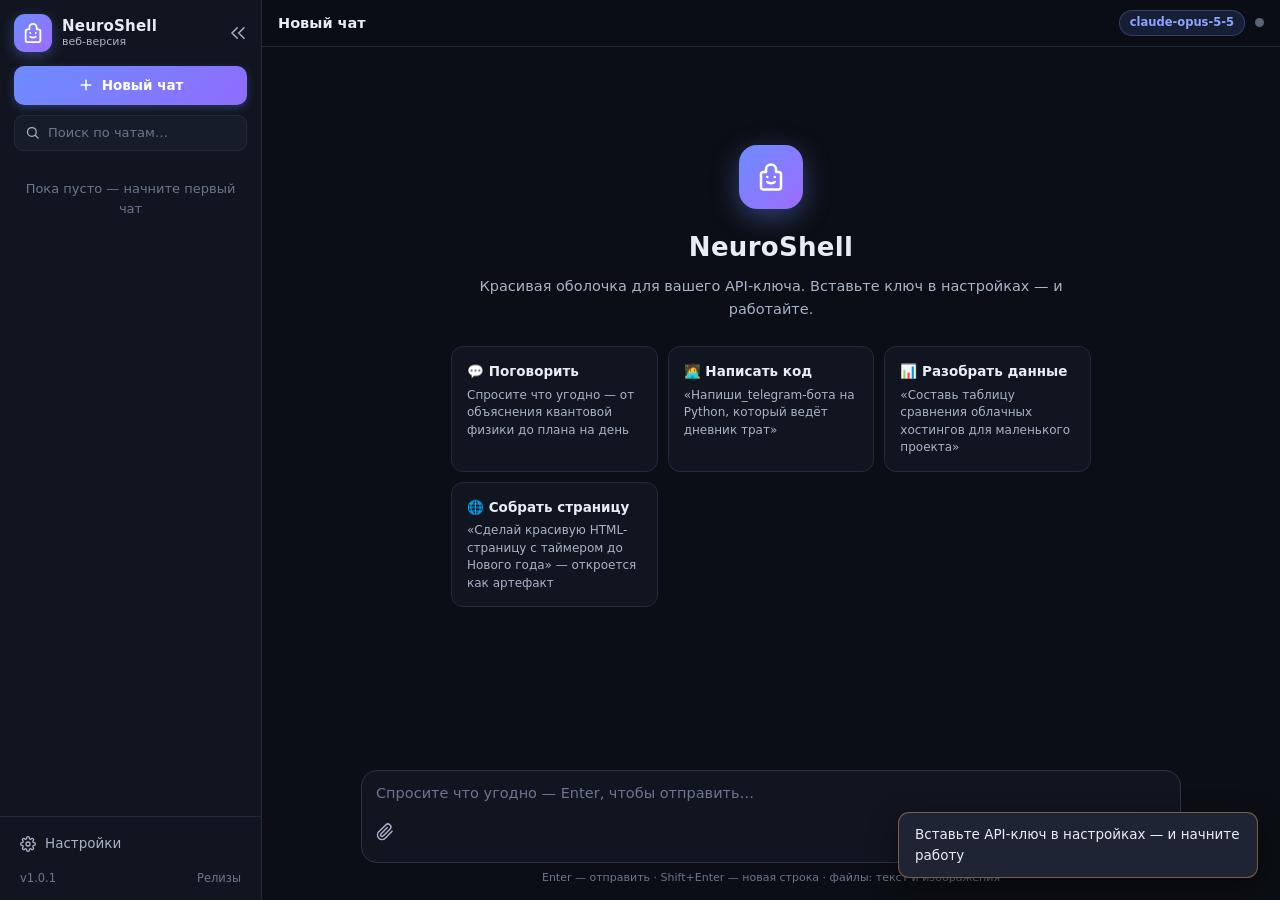
==== commit bcdfecf6: "v1.0.1: диагностика CORS в веб-версии - «Проверить» теперь отличает: неверный ключ / сервер недоступ" ====
--- a/internal/site/index.html
+++ b/internal/site/index.html
@@ -19,6 +19,7 @@
 #artifactPanel{width:46%;min-width:360px;border-left:1px solid var(--line);background:var(--bg2);display:flex;flex-direction:column;}.ap-head{display:flex;align-items:center;gap:10px;padding:10px 12px;border-bottom:1px solid var(--line)}.ap-title{font-weight:700;font-size:13.5px;flex:none}.ap-tabs{flex:1;display:flex;gap:6px;overflow-x:auto}.ap-tab{font-size:12px;color:var(--txt2);padding:4px 12px;border-radius:99px;border:1px solid var(--line);white-space:nowrap;}.ap-tab.active{color:var(--acc2);border-color:var(--acc);background:var(--acc-dim)}.ap-actions{display:flex;gap:4px;flex:none}#artifactFrame{flex:1;border:none;background:#fff}
 .modal{position:fixed;inset:0;z-index:100;display:grid;place-items:center;background:rgba(5,7,12,.66);backdrop-filter:blur(4px);padding:20px;}.modal-card{width:min(680px,100%);max-height:min(86vh,860px);display:flex;flex-direction:column;background:var(--bg2);border:1px solid var(--line2);border-radius:16px;box-shadow:0 24px 80px rgba(0,0,0,.5);animation:rise .18s ease;}.modal-card-sm{width:min(400px,100%)}.modal-head{display:flex;align-items:center;justify-content:space-between;padding:16px 20px 12px;border-bottom:1px solid var(--line)}.modal-head h2{font-size:17px}.modal-body{overflow-y:auto;padding:6px 20px 16px}.modal-foot{display:flex;justify-content:flex-end;gap:10px;padding:12px 20px 16px;border-top:1px solid var(--line)}.set-group{padding:14px 0 4px;border-bottom:1px dashed var(--line)}.set-group:last-child{border-bottom:none}.set-group h3{font-size:12px;text-transform:uppercase;letter-spacing:.8px;color:var(--txt3);margin-bottom:12px}.field{display:block;margin-bottom:14px}.field-label{display:block;font-size:13px;font-weight:600;margin-bottom:6px}.field input[type=text],.field input[type=password],.field select,.field textarea{width:100%;background:var(--bg3);border:1px solid var(--line2);border-radius:9px;color:var(--txt);font:inherit;font-size:13.5px;padding:9px 12px;outline:none;}.field textarea{font-family:var(--mono);font-size:12.5px;line-height:1.55;resize:vertical}.field input:focus,.field select:focus,.field textarea:focus{border-color:var(--acc)}.field-row{display:flex;gap:8px;align-items:center}.field-row input{flex:1;min-width:0}.field-hint{display:block;font-size:11.5px;color:var(--txt3);margin-top:5px;line-height:1.45}.field input[type=range]{width:100%;accent-color:var(--acc)}.field-switch{display:flex;align-items:center;justify-content:space-between;margin-bottom:14px}.field-switch .field-label{margin:0}.switch{position:relative;display:inline-block;flex:none}.switch input{position:absolute;opacity:0;width:100%;height:100%;cursor:pointer;margin:0}.switch i{display:block;width:40px;height:22px;border-radius:99px;background:var(--bg4);border:1px solid var(--line2);position:relative;transition:background .18s;}.switch i::after{content:'';position:absolute;top:2px;left:2px;width:16px;height:16px;border-radius:50%;background:var(--txt2);transition:transform .18s,background .18s;}.switch input:checked+i{background:var(--acc);border-color:var(--acc)}.switch input:checked+i::after{transform:translateX(18px);background:#fff}.btn-danger{color:var(--err)!important;border:1px solid rgba(255,92,116,.3);border-radius:9px}.btn-danger:hover{background:rgba(255,92,116,.1)}.btn-danger-solid{background:var(--err)!important;box-shadow:none!important}.confirm-text{padding:26px 22px;font-size:15px;line-height:1.5}
 #toasts{position:fixed;bottom:22px;right:22px;z-index:200;display:flex;flex-direction:column;gap:8px}.toast{display:flex;align-items:center;gap:9px;padding:11px 16px;border-radius:11px;font-size:13.5px;background:var(--bg4);border:1px solid var(--line2);box-shadow:0 10px 30px rgba(0,0,0,.4);animation:toastIn .2s ease;max-width:360px;}.toast.ok{border-color:rgba(61,220,151,.4)}.toast.err{border-color:rgba(255,92,116,.4)}.toast.warn{border-color:rgba(255,180,84,.4)}@keyframes toastIn{from{opacity:0;transform:translateX(20px)}to{opacity:1;transform:none}}.toast.out{opacity:0;transform:translateX(20px);transition:all .25s}
+.cors-hint{margin:10px 0 4px;padding:14px 16px;border-radius:12px;font-size:12.5px;line-height:1.55;background:rgba(255,180,84,.07);border:1px solid rgba(255,180,84,.35);color:var(--txt2);}.cors-hint-title{font-weight:700;color:var(--warn);font-size:13px;margin-bottom:8px}.cors-hint p{margin:7px 0;color:var(--txt2)}.cors-hint code{font-family:var(--mono);font-size:11.5px;background:var(--bg3);padding:1px 5px;border-radius:5px;color:var(--acc2);}.cors-hint pre{font-family:var(--mono);font-size:11px;line-height:1.5;background:var(--bg2);border:1px solid var(--line);border-radius:8px;padding:10px 12px;margin:8px 0;overflow-x:auto;white-space:pre;color:var(--txt2);}.cors-hint .btn-ghost{margin-top:6px}
 @media (max-width:900px){#artifactPanel{position:fixed;inset:0;width:100%;min-width:0;z-index:40}.model-badge{max-width:120px}}@media (max-width:760px){#sidebar{position:fixed;top:0;left:0;bottom:0;z-index:35;box-shadow:14px 0 40px rgba(0,0,0,.4)}#sidebar.collapsed{margin-left:0;transform:translateX(-105%)}#sbOverlay.show{display:block}#btnCloseSidebar{display:grid}#btnOpenSidebar{display:grid}.chat-col{padding:18px 12px 10px}#composerWrap{padding:6px 10px 10px}.msg-actions{opacity:1;margin-left:0}}@media (min-width:761px){#btnCloseSidebar{display:grid}#btnOpenSidebar{display:none}}
 </style>
 </head>
@@ -62,7 +63,7 @@
         Выход
       </button>
       <div class="sb-ver">
-        <span>v<span class="ns-version">1.0.0</span></span>
+        <span>v<span class="ns-version">1.0.1</span></span>
         <a href="https://github.com/Genocide12/neuro-shell/releases" target="_blank" rel="noopener">Релизы</a>
       </div>
     </div>
@@ -159,6 +160,25 @@
           <span class="field-hint">Подходит любой сервис формата /v1/chat/completions: ваш прокси, OpenRouter, OpenAI, локальная ollama и т.п.</span>
         </label>
 
+        <div id="corsHint" class="cors-hint hidden">
+          <div class="cors-hint-title">Браузер блокирует запросы к этому API (CORS)</div>
+          <p>Сервер не отвечает на preflight-запрос OPTIONS заголовком <code>Access-Control-Allow-Origin</code>, поэтому браузер не пускает запросы с вашим ключом. Сам ключ и сервер при этом могут быть полностью рабочими.</p>
+          <p><b>Быстрое решение:</b> скачайте настольную версию <b>NeuroShell.exe</b> — она открывает этот же интерфейс, но ходит в API напрямую через локальный прокси, без ограничений CORS. Ссылка — в README репозитория (Releases).</p>
+          <p><b>Если вы управляете сервером:</b> добавьте в nginx (в блок <code>server</code> или <code>location</code> прокси) ответ на preflight:</p>
+          <pre>location / {
+    if ($request_method = OPTIONS) {
+        add_header Access-Control-Allow-Origin $http_origin always;
+        add_header Access-Control-Allow-Methods "GET, POST, OPTIONS" always;
+        add_header Access-Control-Allow-Headers "Authorization, Content-Type, anthropic-version, x-api-key" always;
+        add_header Access-Control-Max-Age 86400 always;
+        return 204;
+    }
+    # … остальной конфиг проксирования …
+}</pre>
+          <p>После правки nginx: <code>nginx -t && systemctl reload nginx</code>. Подробнее — README, раздел «CORS».</p>
+          <button type="button" class="btn-ghost" id="btnHideCorsHint">Понятно, скрыть</button>
+        </div>
+
         <label class="field">
           <span class="field-label">Модель</span>
           <div class="field-row">
@@ -247,7 +267,7 @@
     if (BRIDGE) return;
     BRIDGE = window.NeuroShellBridge = {
       desktop: true,
-      version: window.NS_APP_VERSION || '1.0.0',
+      version: window.NS_APP_VERSION || '1.0.1',
       exit: function(){ try { location.href = '/__ns/exit'; } catch(e){ window.close(); } }
     };
 
@@ -304,7 +324,7 @@
 'use strict';
 
 /* ================== КОНФИГ И ПРЕСЕТЫ ================== */
-const NS_VERSION = '1.0.0';
+const NS_VERSION = '1.0.1';
 const LS_PREFIX = 'neuroshell:';
 
 const PRESETS = {
@@ -1008,7 +1028,11 @@
       box.removeChild(el);
     } else {
       setConn('err');
-      const em = { role: 'error', content: 'Ошибка запроса: ' + (err && err.message ? err.message : String(err)) + '\n\nПроверьте ключ, Base URL и модель в настройках. Код ошибки HTTP 401 обычно означает неверный ключ, 404 — неверный адрес или имя модели.' };
+      const isNetErr = klassifyFetchError(err) === 'network';
+      const corsNote = (isNetErr && !isExeMode())
+        ? '\n\nСкорее всего это CORS-ограничение браузера: сервер не проходит preflight-проверку (ответ OPTIONS без Access-Control-Allow-Origin). Ключ при этом может быть рабочим. Решения:\n1) Скачайте настольную NeuroShell.exe (ссылка в README) — она ходит в API напрямую, без CORS.\n2) Почините CORS на сервере: в nginx нужно, чтобы ответ на OPTIONS содержал заголовок Access-Control-Allow-Origin (инструкция в README, раздел «CORS»).'
+        : '\n\nПроверьте ключ, Base URL и модель в настройках. Код ошибки HTTP 401 обычно означает неверный ключ, 404 — неверный адрес или имя модели.';
+      const em = { role: 'error', content: 'Ошибка запроса: ' + (err && err.message ? err.message : String(err)) + corsNote };
       chat.messages[phIdx] = em;
       renderMessages(chat);
     }
@@ -1141,7 +1165,49 @@
       if (!silent) toast('Найдено моделей: ' + list.length, 'ok');
     } else if (!silent) toast('Список моделей пуст', 'warn');
   } catch(e){
+    // fallback: в веб-версии CORS-preflight может резать запрос с Authorization.
+    // Простой GET без кастомных заголовков preflight не требует — список моделей
+    // /v1/models на большинстве прокси доступен и без ключа.
+    if (!isExeMode() && klassifyFetchError(e) === 'network'){
+      try {
+        const resp2 = await fetch(apiBase() + '/models');
+        if (resp2.ok){
+          const j2 = await resp2.json();
+          const list2 = (j2.data || []).map(x => x.id).filter(Boolean);
+          if (list2.length){
+            modelListCache = list2;
+            fillModelList(list2);
+            if (!silent) toast('Модели загружены (без ключа, из-за CORS веб-версии)', 'ok');
+            return;
+          }
+        }
+      } catch(e2){ /* останемся с диагностикой ниже */ }
+    }
     if (!silent) toast('Не удалось получить список моделей: ' + e.message, 'err');
+  }
+}
+
+// klassifyFetchError различает «нет сети», «CORS/preflight» и «сервер ответил».
+// TypeError из fetch в браузере возникает ДО отправки/получения ответа (сеть или CORS),
+// а ответ сервера (401/404/500) приходит как обычный resp.status — их не путаем.
+function klassifyFetchError(err){
+  const m = err && err.message ? String(err.message) : String(err);
+  // «Failed to fetch» (Firefox: NetworkError) — браузер не смог завершить запрос
+  if (/failed to fetch|networkerror|load failed|network error/i.test(m))
+    return 'network';
+  return 'unknown';
+}
+
+// corsAllowed проверяет CORS-дружелюбие сервера для веб-версии:
+// простой GET без кастомных заголовков не требует preflight, поэтому ответ сервера
+// виден как normally: 200/401/… → CORS на обычные запросы не мешает.
+// Если даже такой GET падает с TypeError — сервер недоступен или полностью блокирует origin.
+async function corsAllowed(base){
+  try {
+    await fetch(base + '/models', { mode: 'cors' }); // без Authorization — нет preflight
+    return true; // любой HTTP-статус означает: запрос прошёл, CORS обычный пропускает
+  } catch(e){
+    return false;
   }
 }
 
@@ -1150,9 +1216,11 @@
   const base = $('#setBase').value.trim() || DEFAULTS.baseUrl;
   const btn = $('#btnTestKey');
   btn.disabled = true; btn.textContent = '…';
+  let b = base.replace(/\/+$/, '');
+  if (!/\/v\d+$/.test(b) && !b.endsWith('/api')) b += '/v1';
   try {
-    let b = base.replace(/\/+$/, '');
-    if (!/\/v\d+$/.test(b) && !b.endsWith('/api')) b += '/v1';
+    // 1) сначала авторизованный запрос — в exe-режиме он идёт через локальный прокси (без CORS),
+    //    в вебе при «сыром» прокси без CORS-заголовков браузер ругнётся «Failed to fetch»
     const resp = await fetch(b + '/models', { headers: key ? { 'Authorization': 'Bearer ' + key } : {} });
     if (resp.status === 401 || resp.status === 403) throw new Error('HTTP ' + resp.status + ' — ключ отклонён');
     if (!resp.ok) throw new Error('HTTP ' + resp.status);
@@ -1164,8 +1232,26 @@
     toast('Соединение успешно' + (list.length ? ' · моделей: ' + list.length : '') + (!hasModel ? ' · выбранной модели нет в списке!' : ''), hasModel ? 'ok' : 'warn', 4200);
     setConn('ok');
   } catch(e){
+    // 2) диагностируем причину, чтобы не гадать «ключ» vs «сеть» vs «CORS»
+    let why = '';
+    let cls = klassifyFetchError(e);
+    if (cls === 'network' && !isExeMode()){
+      const plainOk = await corsAllowed(b);
+      if (plainOk){
+        // простой GET без ключа проходит, а с заголовком Authorization — нет:
+        // это классический CORS-preflight провал на стороне API-сервера
+        why = ' — сервер не проходит CORS-preflight (ответ OPTIONS без Access-Control-Allow-Origin). Ваш ключ и сервер в порядке: в чате это проявится как «Failed to fetch». Веб-версию браузер ограничивает, а настольная (NeuroShell.exe) ходит в API напрямую — скачайте её в README или почините CORS на сервере (см. подсказку ниже)';
+        setConn('err');
+        toast('Проверка не удалась' + why, 'err', 12000);
+        showCorsHint();
+        return;
+      }
+      why = ' — сервер недоступен (проверьте адрес и интернет)';
+    } else if (e && e.message) {
+      why = ' — ' + e.message;
+    }
     setConn('err');
-    toast('Проверка не удалась: ' + e.message, 'err', 4200);
+    toast('Проверка не удалась: ' + (cls === 'network' ? 'нет соединения с сервером' : (e && e.message ? e.message : String(e))) + why, 'err', 8000);
   } finally {
     btn.disabled = false; btn.textContent = 'Проверить';
   }
@@ -1196,6 +1282,15 @@
   $('#modelBadge').textContent = settings.model || '—';
   $('#modelBadge').title = 'Модель: ' + settings.model + '\nBase URL: ' + apiBase();
   setConn('');
+}
+
+// showCorsHint показывает развёрнутую подсказку в настройках, когда веб-версию
+// блокирует CORS API-сервера (префикс OPTIONS без Access-Control-Allow-Origin).
+// Вызывается из testKey() при соответствующей диагностике.
+function showCorsHint(){
+  const hint = $('#corsHint');
+  if (!hint) return;
+  hint.classList.remove('hidden');
 }
 
 function applyPresetToTextarea(){
@@ -1354,6 +1449,7 @@
   });
   $('#btnTestKey').addEventListener('click', testKey);
   $('#btnReloadModels').addEventListener('click', () => loadModels(false));
+  $('#btnHideCorsHint').addEventListener('click', () => $('#corsHint').classList.add('hidden'));
   $('#setTemp').addEventListener('input', e => $('#tempVal').textContent = e.target.value);
   $('#setPreset').addEventListener('change', applyPresetToTextarea);
   $('#btnExportSettings').addEventListener('click', exportSettings);
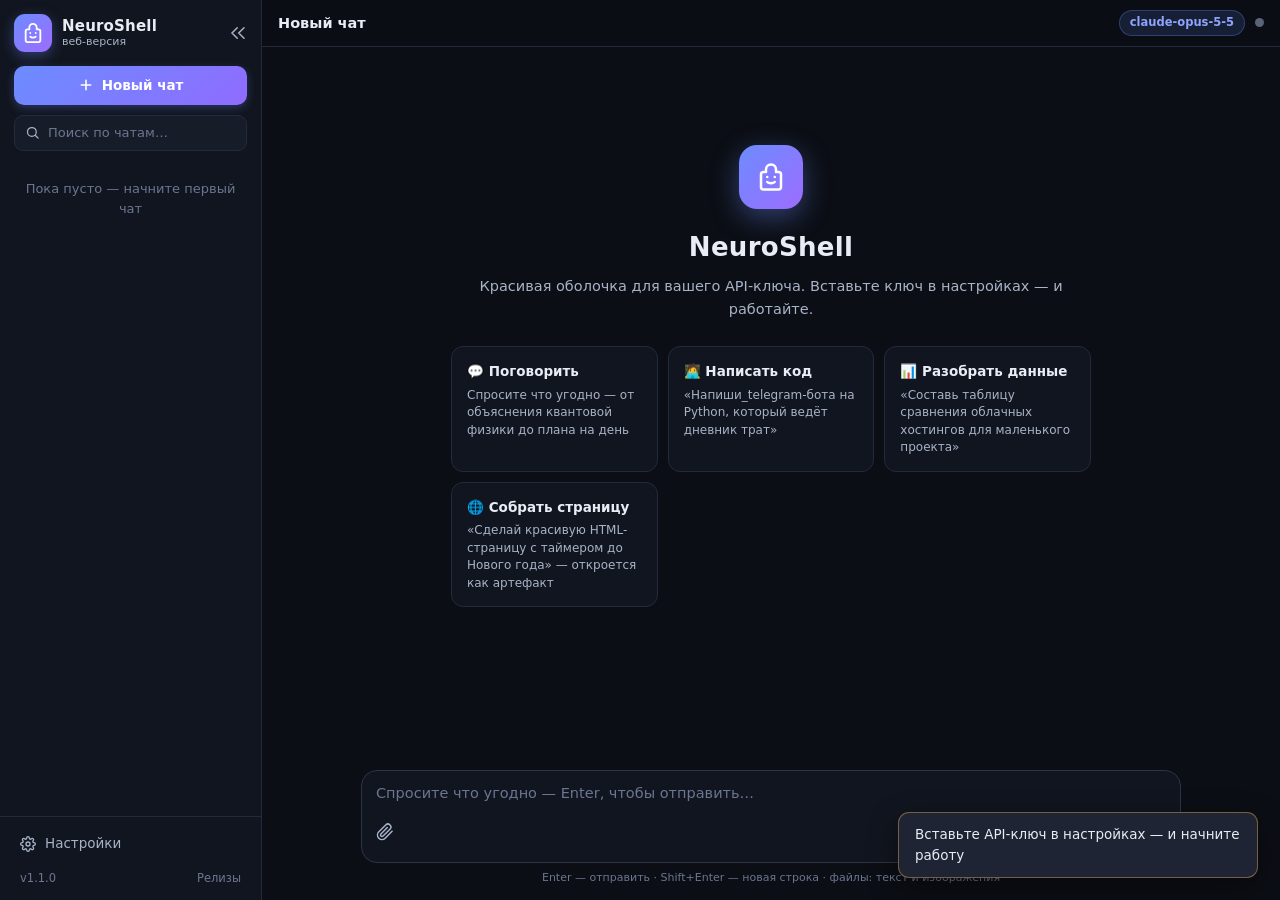
==== commit c7c04a79: "v1.1.0: цены на токены, отдельное окно, стабильный порт - Цены на токены всех моделей: встроенные та" ====
--- a/internal/site/index.html
+++ b/internal/site/index.html
@@ -5,22 +5,415 @@
 <meta name="viewport" content="width=device-width, initial-scale=1, viewport-fit=cover">
 <meta name="color-scheme" content="dark">
 <title>NeuroShell — красивая оболочка для вашего API</title>
-<meta name="description" content="Лёгкий графический интерфейс для OpenAI-совместимых API: чат со стримингом, артефакты, несколько профилей инструкций. Один HTML-файл, всё локально.">
+<meta name="description" content="Лёгкий графический интерфейс для OpenAI-совместимых API: чат со стримингом, артефакты, цены на токены, несколько профилей инструкций. Один HTML-файл, всё локально.">
 <link rel="icon" href="data:image/svg+xml,%3Csvg xmlns='http://www.w3.org/2000/svg' viewBox='0 0 24 24' fill='none' stroke='%236c8cff' stroke-width='2' stroke-linecap='round' stroke-linejoin='round'%3E%3Cpath d='M12 2a4 4 0 0 0-4 4v2H6a2 2 0 0 0-2 2v10a2 2 0 0 0 2 2h12a2 2 0 0 0 2-2V10a2 2 0 0 0-2-2h-2V6a4 4 0 0 0-4-4z'/%3E%3Cpath d='M9 12h.01M15 12h.01M9 16c.6.7 1.8 1 3 1s2.4-.3 3-1'/%3E%3C/svg%3E">
 <style>
-:root{--bg:#0b0e14;--bg2:#11151f;--bg3:#171c29;--bg4:#1e2433;--line:#232a3b;--line2:#2c3447;--txt:#e8ecf4;--txt2:#a8b3c7;--txt3:#6b7690;--acc:#6c8cff;--acc2:#8ea4ff;--acc-dim:rgba(108,140,255,.14);--ok:#3ddc97;--warn:#ffb454;--err:#ff5c74;--rad:12px;--mono:'Cascadia Code','JetBrains Mono',Consolas,'Courier New',monospace;}*{box-sizing:border-box;margin:0;padding:0}html,body{height:100%}body{background:var(--bg);color:var(--txt);font:15px/1.55 system-ui,-apple-system,'Segoe UI',Roboto,'Inter',sans-serif;overflow:hidden;}::selection{background:rgba(108,140,255,.35)}*::-webkit-scrollbar{width:10px;height:10px}*::-webkit-scrollbar-thumb{background:#2a3245;border-radius:8px;border:2px solid var(--bg)}*::-webkit-scrollbar-thumb:hover{background:#38425c}*::-webkit-scrollbar-track{background:transparent}.hidden{display:none!important}button{font:inherit;color:inherit;background:none;border:none;cursor:pointer}a{color:var(--acc2);text-decoration:none}a:hover{text-decoration:underline}
+:root{
+  --bg:#0b0e14; --bg2:#11151f; --bg3:#171c29; --bg4:#1e2433;
+  --line:#232a3b; --line2:#2c3447;
+  --txt:#e8ecf4; --txt2:#a8b3c7; --txt3:#6b7690;
+  --acc:#6c8cff; --acc2:#8ea4ff; --acc-dim:rgba(108,140,255,.14);
+  --ok:#3ddc97; --warn:#ffb454; --err:#ff5c74;
+  --rad:12px;
+  --mono:'Cascadia Code','JetBrains Mono',Consolas,'Courier New',monospace;
+}
+*{box-sizing:border-box;margin:0;padding:0}
+html,body{height:100%}
+body{
+  background:var(--bg);color:var(--txt);
+  font:15px/1.55 system-ui,-apple-system,'Segoe UI',Roboto,'Inter',sans-serif;
+  overflow:hidden;
+}
+::selection{background:rgba(108,140,255,.35)}
+*::-webkit-scrollbar{width:10px;height:10px}
+*::-webkit-scrollbar-thumb{background:#2a3245;border-radius:8px;border:2px solid var(--bg)}
+*::-webkit-scrollbar-thumb:hover{background:#38425c}
+*::-webkit-scrollbar-track{background:transparent}
+
+.hidden{display:none!important}
+button{font:inherit;color:inherit;background:none;border:none;cursor:pointer}
+a{color:var(--acc2);text-decoration:none}
+a:hover{text-decoration:underline}
+
+
 #app{display:flex;height:100vh;height:100dvh}
-#sidebar{width:262px;min-width:262px;display:flex;flex-direction:column;background:var(--bg2);border-right:1px solid var(--line);transition:margin-left .22s ease;}#sidebar.collapsed{margin-left:-262px}.sb-head{display:flex;align-items:center;gap:10px;padding:14px 14px 10px}.logo{width:38px;height:38px;border-radius:11px;flex:none;display:grid;place-items:center;color:#fff;background:linear-gradient(135deg,#6c8cff,#9d6cff);box-shadow:0 4px 14px rgba(108,140,255,.35);}.sb-title{display:flex;flex-direction:column;line-height:1.2;flex:1;min-width:0}.sb-name{font-weight:700;font-size:15px;letter-spacing:.2px}.sb-sub{font-size:11px;color:var(--txt2)}#btnCloseSidebar{color:var(--txt2)}#btnCloseSidebar:hover{color:var(--txt)}#btnNew{margin:4px 14px 10px;display:flex;align-items:center;justify-content:center;gap:8px;padding:9px 12px;border-radius:10px;font-weight:600;font-size:13.5px;background:linear-gradient(135deg,var(--acc),#8f6cff);color:#fff;box-shadow:0 3px 10px rgba(108,140,255,.28);transition:filter .15s,transform .05s;}#btnNew:hover{filter:brightness(1.1)}#btnNew:active{transform:scale(.98)}.sb-search{display:flex;align-items:center;gap:8px;margin:0 14px 8px;padding:7px 10px;background:var(--bg3);border:1px solid var(--line);border-radius:9px;color:var(--txt2);}.sb-search input{flex:1;background:none;border:none;outline:none;color:var(--txt);font:inherit;font-size:13px;min-width:0;}.sb-search input::placeholder{color:var(--txt3)}#chatList{flex:1;overflow-y:auto;padding:2px 8px 8px}.chat-item{position:relative;display:flex;align-items:center;gap:6px;padding:8px 10px;margin-bottom:2px;border-radius:9px;cursor:pointer;color:var(--txt2);border:1px solid transparent;}.chat-item:hover{background:var(--bg3);color:var(--txt)}.chat-item.active{background:var(--acc-dim);color:var(--txt);border-color:rgba(108,140,255,.25)}.chat-item .ci-icon{flex:none;opacity:.7;display:grid;place-items:center}.chat-item .ci-name{flex:1;min-width:0;font-size:13.5px;white-space:nowrap;overflow:hidden;text-overflow:ellipsis;}.chat-item .ci-del{flex:none;opacity:0;color:var(--txt3);padding:2px;border-radius:6px;}.chat-item:hover .ci-del{opacity:1}.chat-item .ci-del:hover{color:var(--err);background:rgba(255,92,116,.12)}.sb-empty{padding:18px 14px;color:var(--txt3);font-size:13px;text-align:center}.sb-foot{border-top:1px solid var(--line);padding:8px 10px 10px;display:flex;flex-direction:column;gap:2px}.btn-ghost{display:flex;align-items:center;gap:9px;padding:8px 10px;border-radius:9px;color:var(--txt2);font-size:13.5px;font-weight:500;}.btn-ghost:hover{background:var(--bg3);color:var(--txt)}.btn-exit:hover{color:var(--err)}.sb-ver{display:flex;justify-content:space-between;align-items:center;padding:6px 10px 2px;font-size:11.5px;color:var(--txt3);}.sb-ver a{color:var(--txt3)}.sb-ver a:hover{color:var(--acc2)}#sbOverlay{position:fixed;inset:0;background:rgba(0,0,0,.5);z-index:30;display:none}
-#main{flex:1;display:flex;flex-direction:column;min-width:0;position:relative}#topbar{display:flex;align-items:center;gap:12px;padding:10px 16px;border-bottom:1px solid var(--line);background:rgba(11,14,20,.8);backdrop-filter:blur(8px);z-index:5;}#btnOpenSidebar{color:var(--txt2)}#btnOpenSidebar:hover{color:var(--txt)}.tb-title{flex:1;min-width:0;display:flex;flex-direction:column;line-height:1.25}#chatTitle{font-weight:600;font-size:14.5px;white-space:nowrap;overflow:hidden;text-overflow:ellipsis}.tb-sub{font-size:11.5px;color:var(--txt3);white-space:nowrap;overflow:hidden;text-overflow:ellipsis}.tb-right{display:flex;align-items:center;gap:10px;flex:none}.model-badge{font-size:11.5px;font-weight:600;color:var(--acc2);background:var(--acc-dim);border:1px solid rgba(108,140,255,.3);padding:3px 10px;border-radius:99px;max-width:220px;white-space:nowrap;overflow:hidden;text-overflow:ellipsis;}.conn-dot{width:9px;height:9px;border-radius:50%;background:#5a6478;flex:none;transition:background .3s}.conn-dot.ok{background:var(--ok);box-shadow:0 0 8px rgba(61,220,151,.6)}.conn-dot.err{background:var(--err);box-shadow:0 0 8px rgba(255,92,116,.6)}.conn-dot.busy{background:var(--warn);animation:pulse 1s infinite}@keyframes pulse{50%{opacity:.35}}
-#chatScroll{flex:1;overflow-y:auto;overscroll-behavior:contain}.chat-col{max-width:820px;margin:0 auto;padding:26px 20px 10px;display:flex;flex-direction:column;gap:22px}.msg{display:flex;gap:12px;animation:rise .18s ease}@keyframes rise{from{opacity:0;transform:translateY(6px)}to{opacity:1;transform:none}}.msg.user{flex-direction:row-reverse}.avatar{width:34px;height:34px;border-radius:10px;flex:none;display:grid;place-items:center;font-size:15px;font-weight:700;color:#fff;user-select:none;}.msg.assistant .avatar{background:linear-gradient(135deg,#6c8cff,#9d6cff)}.msg.user .avatar{background:var(--bg4);color:var(--txt2);border:1px solid var(--line2)}.msg.error .avatar{background:linear-gradient(135deg,#ff5c74,#ff8f5c)}.bubble{min-width:0;max-width:100%;padding:12px 16px;border-radius:14px;background:var(--bg2);border:1px solid var(--line);overflow-wrap:break-word;word-break:break-word;}.msg.user .bubble{background:linear-gradient(160deg,rgba(108,140,255,.16),rgba(157,108,255,.10));border-color:rgba(108,140,255,.28);}.msg.error .bubble{border-color:rgba(255,92,116,.4);background:rgba(255,92,116,.07)}.bubble .b-role{font-size:11px;font-weight:700;letter-spacing:.4px;text-transform:uppercase;color:var(--txt3);margin-bottom:5px}
-.md>*+*{margin-top:10px}.md h1,.md h2,.md h3,.md h4{line-height:1.3;margin-top:16px}.md h1{font-size:1.35em}.md h2{font-size:1.22em}.md h3{font-size:1.1em}.md h4{font-size:1em}.md p{white-space:pre-wrap}.md ul,.md ol{padding-left:24px}.md li+li{margin-top:4px}.md code{font-family:var(--mono);font-size:.86em;background:var(--bg4);padding:2px 6px;border-radius:6px;border:1px solid var(--line);}.md pre{background:#0d1117;border:1px solid var(--line);border-radius:10px;padding:0;overflow:hidden;margin-top:10px;}.md pre code{display:block;padding:13px 15px;background:none;border:none;font-size:13px;line-height:1.55;overflow-x:auto;white-space:pre;}.md table{border-collapse:collapse;width:100%;display:block;overflow-x:auto;font-size:.93em}.md th,.md td{border:1px solid var(--line2);padding:7px 11px;text-align:left}.md th{background:var(--bg3);font-weight:600}.md tr:nth-child(even) td{background:rgba(255,255,255,.02)}.md blockquote{border-left:3px solid var(--acc);padding:2px 0 2px 14px;color:var(--txt2)}.md hr{border:none;border-top:1px solid var(--line2);margin:14px 0}.md img{max-width:100%;border-radius:10px}.code-head{display:flex;justify-content:space-between;align-items:center;padding:6px 8px 6px 14px;background:var(--bg3);border-bottom:1px solid var(--line);font-size:11.5px;color:var(--txt2);}.code-head .lang{font-family:var(--mono);text-transform:lowercase}.code-copy{padding:3px 10px;border-radius:6px;font-size:11.5px;color:var(--txt2);border:1px solid var(--line2);}.code-copy:hover{color:var(--txt);border-color:var(--acc)}.msg-actions{display:flex;gap:4px;margin-top:6px;margin-left:46px;opacity:0;transition:opacity .15s}.msg:hover .msg-actions{opacity:1}.ma-btn{display:inline-flex;align-items:center;gap:5px;font-size:11.5px;color:var(--txt3);padding:3px 8px;border-radius:6px;}.ma-btn:hover{color:var(--txt);background:var(--bg3)}.typing{display:inline-flex;gap:4px;padding:4px 2px}.typing span{width:7px;height:7px;border-radius:50%;background:var(--acc);animation:tp 1.2s infinite;}.typing span:nth-child(2){animation-delay:.15s}.typing span:nth-child(3){animation-delay:.3s}@keyframes tp{0%,60%,100%{transform:none;opacity:.4}30%{transform:translateY(-5px);opacity:1}}
-.welcome{max-width:640px;margin:8vh auto 0;text-align:center;animation:rise .3s ease}.welcome .w-logo{width:64px;height:64px;border-radius:18px;margin:0 auto 18px;display:grid;place-items:center;color:#fff;background:linear-gradient(135deg,#6c8cff,#9d6cff);box-shadow:0 8px 28px rgba(108,140,255,.4);}.welcome h1{font-size:26px;letter-spacing:.3px}.welcome .w-sub{color:var(--txt2);margin-top:8px;font-size:14.5px}.w-cards{display:grid;grid-template-columns:repeat(auto-fit,minmax(170px,1fr));gap:10px;margin-top:26px}.w-card{text-align:left;padding:14px 15px;border-radius:12px;cursor:pointer;background:var(--bg2);border:1px solid var(--line);transition:border-color .15s,transform .1s;}.w-card:hover{border-color:var(--acc);transform:translateY(-2px)}.w-card .wc-t{font-weight:600;font-size:13.5px;display:flex;gap:8px;align-items:center}.w-card .wc-d{font-size:12px;color:var(--txt2);margin-top:5px;line-height:1.45}
-#composerWrap{padding:8px 20px 14px;background:linear-gradient(transparent,var(--bg) 30%)}#attsBar{max-width:820px;margin:0 auto 8px;display:flex;flex-wrap:wrap;gap:8px}.att-chip{display:flex;align-items:center;gap:7px;font-size:12px;color:var(--txt2);background:var(--bg2);border:1px solid var(--line);border-radius:9px;padding:5px 8px 5px 10px;max-width:240px;}.att-chip img{width:26px;height:26px;object-fit:cover;border-radius:5px}.att-chip .ac-name{overflow:hidden;text-overflow:ellipsis;white-space:nowrap}.att-chip .ac-size{color:var(--txt3);flex:none}.att-chip .ac-x{color:var(--txt3);padding:2px;border-radius:5px;flex:none}.att-chip .ac-x:hover{color:var(--err)}#composer{max-width:820px;margin:0 auto;position:relative;background:var(--bg2);border:1px solid var(--line2);border-radius:16px;padding:12px 14px 8px;transition:border-color .15s,box-shadow .15s;}#composer:focus-within{border-color:var(--acc);box-shadow:0 0 0 3px rgba(108,140,255,.12)}#input{width:100%;background:none;border:none;outline:none;resize:none;color:var(--txt);font:inherit;font-size:14.5px;line-height:1.5;max-height:220px;}#input::placeholder{color:var(--txt3)}.composer-actions{display:flex;align-items:center;gap:8px;margin-top:6px}.composer-actions .icon-btn{color:var(--txt2)}.composer-actions .icon-btn:hover{color:var(--txt)}.stat{flex:1;text-align:right;font-size:11px;color:var(--txt3);font-family:var(--mono);white-space:nowrap;overflow:hidden}.btn-send,.btn-stop{width:36px;height:36px;border-radius:10px;display:grid;place-items:center;color:#fff;flex:none;}.btn-send{background:linear-gradient(135deg,var(--acc),#8f6cff);box-shadow:0 3px 10px rgba(108,140,255,.3)}.btn-send:hover{filter:brightness(1.12)}.btn-send:disabled{filter:grayscale(1) brightness(.6);cursor:not-allowed;box-shadow:none}.btn-stop{background:var(--err)}.hint{max-width:820px;margin:6px auto 0;text-align:center;font-size:11px;color:var(--txt3)}
-#artifactPanel{width:46%;min-width:360px;border-left:1px solid var(--line);background:var(--bg2);display:flex;flex-direction:column;}.ap-head{display:flex;align-items:center;gap:10px;padding:10px 12px;border-bottom:1px solid var(--line)}.ap-title{font-weight:700;font-size:13.5px;flex:none}.ap-tabs{flex:1;display:flex;gap:6px;overflow-x:auto}.ap-tab{font-size:12px;color:var(--txt2);padding:4px 12px;border-radius:99px;border:1px solid var(--line);white-space:nowrap;}.ap-tab.active{color:var(--acc2);border-color:var(--acc);background:var(--acc-dim)}.ap-actions{display:flex;gap:4px;flex:none}#artifactFrame{flex:1;border:none;background:#fff}
-.modal{position:fixed;inset:0;z-index:100;display:grid;place-items:center;background:rgba(5,7,12,.66);backdrop-filter:blur(4px);padding:20px;}.modal-card{width:min(680px,100%);max-height:min(86vh,860px);display:flex;flex-direction:column;background:var(--bg2);border:1px solid var(--line2);border-radius:16px;box-shadow:0 24px 80px rgba(0,0,0,.5);animation:rise .18s ease;}.modal-card-sm{width:min(400px,100%)}.modal-head{display:flex;align-items:center;justify-content:space-between;padding:16px 20px 12px;border-bottom:1px solid var(--line)}.modal-head h2{font-size:17px}.modal-body{overflow-y:auto;padding:6px 20px 16px}.modal-foot{display:flex;justify-content:flex-end;gap:10px;padding:12px 20px 16px;border-top:1px solid var(--line)}.set-group{padding:14px 0 4px;border-bottom:1px dashed var(--line)}.set-group:last-child{border-bottom:none}.set-group h3{font-size:12px;text-transform:uppercase;letter-spacing:.8px;color:var(--txt3);margin-bottom:12px}.field{display:block;margin-bottom:14px}.field-label{display:block;font-size:13px;font-weight:600;margin-bottom:6px}.field input[type=text],.field input[type=password],.field select,.field textarea{width:100%;background:var(--bg3);border:1px solid var(--line2);border-radius:9px;color:var(--txt);font:inherit;font-size:13.5px;padding:9px 12px;outline:none;}.field textarea{font-family:var(--mono);font-size:12.5px;line-height:1.55;resize:vertical}.field input:focus,.field select:focus,.field textarea:focus{border-color:var(--acc)}.field-row{display:flex;gap:8px;align-items:center}.field-row input{flex:1;min-width:0}.field-hint{display:block;font-size:11.5px;color:var(--txt3);margin-top:5px;line-height:1.45}.field input[type=range]{width:100%;accent-color:var(--acc)}.field-switch{display:flex;align-items:center;justify-content:space-between;margin-bottom:14px}.field-switch .field-label{margin:0}.switch{position:relative;display:inline-block;flex:none}.switch input{position:absolute;opacity:0;width:100%;height:100%;cursor:pointer;margin:0}.switch i{display:block;width:40px;height:22px;border-radius:99px;background:var(--bg4);border:1px solid var(--line2);position:relative;transition:background .18s;}.switch i::after{content:'';position:absolute;top:2px;left:2px;width:16px;height:16px;border-radius:50%;background:var(--txt2);transition:transform .18s,background .18s;}.switch input:checked+i{background:var(--acc);border-color:var(--acc)}.switch input:checked+i::after{transform:translateX(18px);background:#fff}.btn-danger{color:var(--err)!important;border:1px solid rgba(255,92,116,.3);border-radius:9px}.btn-danger:hover{background:rgba(255,92,116,.1)}.btn-danger-solid{background:var(--err)!important;box-shadow:none!important}.confirm-text{padding:26px 22px;font-size:15px;line-height:1.5}
-#toasts{position:fixed;bottom:22px;right:22px;z-index:200;display:flex;flex-direction:column;gap:8px}.toast{display:flex;align-items:center;gap:9px;padding:11px 16px;border-radius:11px;font-size:13.5px;background:var(--bg4);border:1px solid var(--line2);box-shadow:0 10px 30px rgba(0,0,0,.4);animation:toastIn .2s ease;max-width:360px;}.toast.ok{border-color:rgba(61,220,151,.4)}.toast.err{border-color:rgba(255,92,116,.4)}.toast.warn{border-color:rgba(255,180,84,.4)}@keyframes toastIn{from{opacity:0;transform:translateX(20px)}to{opacity:1;transform:none}}.toast.out{opacity:0;transform:translateX(20px);transition:all .25s}
-.cors-hint{margin:10px 0 4px;padding:14px 16px;border-radius:12px;font-size:12.5px;line-height:1.55;background:rgba(255,180,84,.07);border:1px solid rgba(255,180,84,.35);color:var(--txt2);}.cors-hint-title{font-weight:700;color:var(--warn);font-size:13px;margin-bottom:8px}.cors-hint p{margin:7px 0;color:var(--txt2)}.cors-hint code{font-family:var(--mono);font-size:11.5px;background:var(--bg3);padding:1px 5px;border-radius:5px;color:var(--acc2);}.cors-hint pre{font-family:var(--mono);font-size:11px;line-height:1.5;background:var(--bg2);border:1px solid var(--line);border-radius:8px;padding:10px 12px;margin:8px 0;overflow-x:auto;white-space:pre;color:var(--txt2);}.cors-hint .btn-ghost{margin-top:6px}
-@media (max-width:900px){#artifactPanel{position:fixed;inset:0;width:100%;min-width:0;z-index:40}.model-badge{max-width:120px}}@media (max-width:760px){#sidebar{position:fixed;top:0;left:0;bottom:0;z-index:35;box-shadow:14px 0 40px rgba(0,0,0,.4)}#sidebar.collapsed{margin-left:0;transform:translateX(-105%)}#sbOverlay.show{display:block}#btnCloseSidebar{display:grid}#btnOpenSidebar{display:grid}.chat-col{padding:18px 12px 10px}#composerWrap{padding:6px 10px 10px}.msg-actions{opacity:1;margin-left:0}}@media (min-width:761px){#btnCloseSidebar{display:grid}#btnOpenSidebar{display:none}}
+
+
+#sidebar{
+  width:262px;min-width:262px;display:flex;flex-direction:column;
+  background:var(--bg2);border-right:1px solid var(--line);
+  transition:margin-left .22s ease;
+}
+#sidebar.collapsed{margin-left:-262px}
+.sb-head{display:flex;align-items:center;gap:10px;padding:14px 14px 10px}
+.logo{
+  width:38px;height:38px;border-radius:11px;flex:none;
+  display:grid;place-items:center;color:#fff;
+  background:linear-gradient(135deg,#6c8cff,#9d6cff);
+  box-shadow:0 4px 14px rgba(108,140,255,.35);
+}
+.sb-title{display:flex;flex-direction:column;line-height:1.2;flex:1;min-width:0}
+.sb-name{font-weight:700;font-size:15px;letter-spacing:.2px}
+.sb-sub{font-size:11px;color:var(--txt2)}
+#btnCloseSidebar{color:var(--txt2)}
+#btnCloseSidebar:hover{color:var(--txt)}
+
+#btnNew{
+  margin:4px 14px 10px;display:flex;align-items:center;justify-content:center;gap:8px;
+  padding:9px 12px;border-radius:10px;font-weight:600;font-size:13.5px;
+  background:linear-gradient(135deg,var(--acc),#8f6cff);color:#fff;
+  box-shadow:0 3px 10px rgba(108,140,255,.28);
+  transition:filter .15s,transform .05s;
+}
+#btnNew:hover{filter:brightness(1.1)}
+#btnNew:active{transform:scale(.98)}
+
+.sb-search{
+  display:flex;align-items:center;gap:8px;margin:0 14px 8px;padding:7px 10px;
+  background:var(--bg3);border:1px solid var(--line);border-radius:9px;color:var(--txt2);
+}
+.sb-search input{
+  flex:1;background:none;border:none;outline:none;color:var(--txt);font:inherit;font-size:13px;min-width:0;
+}
+.sb-search input::placeholder{color:var(--txt3)}
+
+#chatList{flex:1;overflow-y:auto;padding:2px 8px 8px}
+.chat-item{
+  position:relative;display:flex;align-items:center;gap:6px;
+  padding:8px 10px;margin-bottom:2px;border-radius:9px;cursor:pointer;
+  color:var(--txt2);border:1px solid transparent;
+}
+.chat-item:hover{background:var(--bg3);color:var(--txt)}
+.chat-item.active{background:var(--acc-dim);color:var(--txt);border-color:rgba(108,140,255,.25)}
+.chat-item .ci-icon{flex:none;opacity:.7;display:grid;place-items:center}
+.chat-item .ci-name{
+  flex:1;min-width:0;font-size:13.5px;white-space:nowrap;overflow:hidden;text-overflow:ellipsis;
+}
+.chat-item .ci-del{
+  flex:none;opacity:0;color:var(--txt3);padding:2px;border-radius:6px;
+}
+.chat-item:hover .ci-del{opacity:1}
+.chat-item .ci-del:hover{color:var(--err);background:rgba(255,92,116,.12)}
+.sb-empty{padding:18px 14px;color:var(--txt3);font-size:13px;text-align:center}
+
+.sb-foot{border-top:1px solid var(--line);padding:8px 10px 10px;display:flex;flex-direction:column;gap:2px}
+.btn-ghost{
+  display:flex;align-items:center;gap:9px;padding:8px 10px;border-radius:9px;
+  color:var(--txt2);font-size:13.5px;font-weight:500;
+}
+.btn-ghost:hover{background:var(--bg3);color:var(--txt)}
+.btn-exit:hover{color:var(--err)}
+.sb-ver{
+  display:flex;justify-content:space-between;align-items:center;
+  padding:6px 10px 2px;font-size:11.5px;color:var(--txt3);
+}
+.sb-ver a{color:var(--txt3)}
+.sb-ver a:hover{color:var(--acc2)}
+
+#sbOverlay{position:fixed;inset:0;background:rgba(0,0,0,.5);z-index:30;display:none}
+
+
+#main{flex:1;display:flex;flex-direction:column;min-width:0;position:relative}
+#topbar{
+  display:flex;align-items:center;gap:12px;padding:10px 16px;
+  border-bottom:1px solid var(--line);background:rgba(11,14,20,.8);backdrop-filter:blur(8px);
+  z-index:5;
+}
+#btnOpenSidebar{color:var(--txt2)}
+#btnOpenSidebar:hover{color:var(--txt)}
+.tb-title{flex:1;min-width:0;display:flex;flex-direction:column;line-height:1.25}
+#chatTitle{font-weight:600;font-size:14.5px;white-space:nowrap;overflow:hidden;text-overflow:ellipsis}
+.tb-sub{font-size:11.5px;color:var(--txt3);white-space:nowrap;overflow:hidden;text-overflow:ellipsis}
+.tb-right{display:flex;align-items:center;gap:10px;flex:none}
+.model-badge{
+  font-size:11.5px;font-weight:600;color:var(--acc2);
+  background:var(--acc-dim);border:1px solid rgba(108,140,255,.3);
+  padding:3px 10px;border-radius:99px;max-width:220px;
+  white-space:nowrap;overflow:hidden;text-overflow:ellipsis;
+}
+.conn-dot{width:9px;height:9px;border-radius:50%;background:#5a6478;flex:none;transition:background .3s}
+.conn-dot.ok{background:var(--ok);box-shadow:0 0 8px rgba(61,220,151,.6)}
+.conn-dot.err{background:var(--err);box-shadow:0 0 8px rgba(255,92,116,.6)}
+.conn-dot.busy{background:var(--warn);animation:pulse 1s infinite}
+@keyframes pulse{50%{opacity:.35}}
+
+
+#chatScroll{flex:1;overflow-y:auto;overscroll-behavior:contain}
+.chat-col{max-width:820px;margin:0 auto;padding:26px 20px 10px;display:flex;flex-direction:column;gap:22px}
+
+.msg{display:flex;gap:12px;animation:rise .18s ease}
+@keyframes rise{from{opacity:0;transform:translateY(6px)}to{opacity:1;transform:none}}
+.msg.user{flex-direction:row-reverse}
+.avatar{
+  width:34px;height:34px;border-radius:10px;flex:none;display:grid;place-items:center;
+  font-size:15px;font-weight:700;color:#fff;user-select:none;
+}
+.msg.assistant .avatar{background:linear-gradient(135deg,#6c8cff,#9d6cff)}
+.msg.user .avatar{background:var(--bg4);color:var(--txt2);border:1px solid var(--line2)}
+.msg.error .avatar{background:linear-gradient(135deg,#ff5c74,#ff8f5c)}
+.bubble{
+  min-width:0;max-width:100%;padding:12px 16px;border-radius:14px;
+  background:var(--bg2);border:1px solid var(--line);
+  overflow-wrap:break-word;word-break:break-word;
+}
+.msg.user .bubble{
+  background:linear-gradient(160deg,rgba(108,140,255,.16),rgba(157,108,255,.10));
+  border-color:rgba(108,140,255,.28);
+}
+.msg.error .bubble{border-color:rgba(255,92,116,.4);background:rgba(255,92,116,.07)}
+.bubble .b-role{font-size:11px;font-weight:700;letter-spacing:.4px;text-transform:uppercase;color:var(--txt3);margin-bottom:5px}
+
+
+.md>*+*{margin-top:10px}
+.md h1,.md h2,.md h3,.md h4{line-height:1.3;margin-top:16px}
+.md h1{font-size:1.35em}.md h2{font-size:1.22em}.md h3{font-size:1.1em}.md h4{font-size:1em}
+.md p{white-space:pre-wrap}
+.md ul,.md ol{padding-left:24px}
+.md li+li{margin-top:4px}
+.md code{
+  font-family:var(--mono);font-size:.86em;background:var(--bg4);
+  padding:2px 6px;border-radius:6px;border:1px solid var(--line);
+}
+.md pre{
+  background:#0d1117;border:1px solid var(--line);border-radius:10px;
+  padding:0;overflow:hidden;margin-top:10px;
+}
+.md pre code{
+  display:block;padding:13px 15px;background:none;border:none;
+  font-size:13px;line-height:1.55;overflow-x:auto;white-space:pre;
+}
+.md table{border-collapse:collapse;width:100%;display:block;overflow-x:auto;font-size:.93em}
+.md th,.md td{border:1px solid var(--line2);padding:7px 11px;text-align:left}
+.md th{background:var(--bg3);font-weight:600}
+.md tr:nth-child(even) td{background:rgba(255,255,255,.02)}
+.md blockquote{border-left:3px solid var(--acc);padding:2px 0 2px 14px;color:var(--txt2)}
+.md hr{border:none;border-top:1px solid var(--line2);margin:14px 0}
+.md img{max-width:100%;border-radius:10px}
+
+.code-head{
+  display:flex;justify-content:space-between;align-items:center;
+  padding:6px 8px 6px 14px;background:var(--bg3);border-bottom:1px solid var(--line);
+  font-size:11.5px;color:var(--txt2);
+}
+.code-head .lang{font-family:var(--mono);text-transform:lowercase}
+.code-copy{
+  padding:3px 10px;border-radius:6px;font-size:11.5px;color:var(--txt2);
+  border:1px solid var(--line2);
+}
+.code-copy:hover{color:var(--txt);border-color:var(--acc)}
+
+.msg-actions{display:flex;gap:4px;margin-top:6px;margin-left:46px;opacity:0;transition:opacity .15s}
+.msg:hover .msg-actions{opacity:1}
+.ma-btn{
+  display:inline-flex;align-items:center;gap:5px;font-size:11.5px;color:var(--txt3);
+  padding:3px 8px;border-radius:6px;
+}
+.ma-btn:hover{color:var(--txt);background:var(--bg3)}
+
+.typing{display:inline-flex;gap:4px;padding:4px 2px}
+.typing span{
+  width:7px;height:7px;border-radius:50%;background:var(--acc);
+  animation:tp 1.2s infinite;
+}
+.typing span:nth-child(2){animation-delay:.15s}
+.typing span:nth-child(3){animation-delay:.3s}
+@keyframes tp{0%,60%,100%{transform:none;opacity:.4}30%{transform:translateY(-5px);opacity:1}}
+
+
+.welcome{max-width:640px;margin:8vh auto 0;text-align:center;animation:rise .3s ease}
+.welcome .w-logo{
+  width:64px;height:64px;border-radius:18px;margin:0 auto 18px;display:grid;place-items:center;color:#fff;
+  background:linear-gradient(135deg,#6c8cff,#9d6cff);box-shadow:0 8px 28px rgba(108,140,255,.4);
+}
+.welcome h1{font-size:26px;letter-spacing:.3px}
+.welcome .w-sub{color:var(--txt2);margin-top:8px;font-size:14.5px}
+.w-cards{display:grid;grid-template-columns:repeat(auto-fit,minmax(170px,1fr));gap:10px;margin-top:26px}
+.w-card{
+  text-align:left;padding:14px 15px;border-radius:12px;cursor:pointer;
+  background:var(--bg2);border:1px solid var(--line);transition:border-color .15s,transform .1s;
+}
+.w-card:hover{border-color:var(--acc);transform:translateY(-2px)}
+.w-card .wc-t{font-weight:600;font-size:13.5px;display:flex;gap:8px;align-items:center}
+.w-card .wc-d{font-size:12px;color:var(--txt2);margin-top:5px;line-height:1.45}
+
+
+#composerWrap{padding:8px 20px 14px;background:linear-gradient(transparent,var(--bg) 30%)}
+#attsBar{max-width:820px;margin:0 auto 8px;display:flex;flex-wrap:wrap;gap:8px}
+.att-chip{
+  display:flex;align-items:center;gap:7px;font-size:12px;color:var(--txt2);
+  background:var(--bg2);border:1px solid var(--line);border-radius:9px;padding:5px 8px 5px 10px;max-width:240px;
+}
+.att-chip img{width:26px;height:26px;object-fit:cover;border-radius:5px}
+.att-chip .ac-name{overflow:hidden;text-overflow:ellipsis;white-space:nowrap}
+.att-chip .ac-size{color:var(--txt3);flex:none}
+.att-chip .ac-x{color:var(--txt3);padding:2px;border-radius:5px;flex:none}
+.att-chip .ac-x:hover{color:var(--err)}
+
+#composer{
+  max-width:820px;margin:0 auto;position:relative;
+  background:var(--bg2);border:1px solid var(--line2);border-radius:16px;
+  padding:12px 14px 8px;transition:border-color .15s,box-shadow .15s;
+}
+#composer:focus-within{border-color:var(--acc);box-shadow:0 0 0 3px rgba(108,140,255,.12)}
+#input{
+  width:100%;background:none;border:none;outline:none;resize:none;
+  color:var(--txt);font:inherit;font-size:14.5px;line-height:1.5;max-height:220px;
+}
+#input::placeholder{color:var(--txt3)}
+.composer-actions{display:flex;align-items:center;gap:8px;margin-top:6px}
+.composer-actions .icon-btn{color:var(--txt2)}
+.composer-actions .icon-btn:hover{color:var(--txt)}
+.stat{flex:1;text-align:right;font-size:11px;color:var(--txt3);font-family:var(--mono);white-space:nowrap;overflow:hidden}
+.btn-send,.btn-stop{
+  width:36px;height:36px;border-radius:10px;display:grid;place-items:center;color:#fff;flex:none;
+}
+.btn-send{background:linear-gradient(135deg,var(--acc),#8f6cff);box-shadow:0 3px 10px rgba(108,140,255,.3)}
+.btn-send:hover{filter:brightness(1.12)}
+.btn-send:disabled{filter:grayscale(1) brightness(.6);cursor:not-allowed;box-shadow:none}
+.btn-stop{background:var(--err)}
+.hint{max-width:820px;margin:6px auto 0;text-align:center;font-size:11px;color:var(--txt3)}
+
+
+#artifactPanel{
+  width:46%;min-width:360px;border-left:1px solid var(--line);background:var(--bg2);
+  display:flex;flex-direction:column;
+}
+.ap-head{display:flex;align-items:center;gap:10px;padding:10px 12px;border-bottom:1px solid var(--line)}
+.ap-title{font-weight:700;font-size:13.5px;flex:none}
+.ap-tabs{flex:1;display:flex;gap:6px;overflow-x:auto}
+.ap-tab{
+  font-size:12px;color:var(--txt2);padding:4px 12px;border-radius:99px;
+  border:1px solid var(--line);white-space:nowrap;
+}
+.ap-tab.active{color:var(--acc2);border-color:var(--acc);background:var(--acc-dim)}
+.ap-actions{display:flex;gap:4px;flex:none}
+#artifactFrame{flex:1;border:none;background:#fff}
+
+
+.modal{
+  position:fixed;inset:0;z-index:100;display:grid;place-items:center;
+  background:rgba(5,7,12,.66);backdrop-filter:blur(4px);padding:20px;
+}
+.modal-card{
+  width:min(680px,100%);max-height:min(86vh,860px);display:flex;flex-direction:column;
+  background:var(--bg2);border:1px solid var(--line2);border-radius:16px;
+  box-shadow:0 24px 80px rgba(0,0,0,.5);animation:rise .18s ease;
+}
+.modal-card-sm{width:min(400px,100%)}
+.modal-head{display:flex;align-items:center;justify-content:space-between;padding:16px 20px 12px;border-bottom:1px solid var(--line)}
+.modal-head h2{font-size:17px}
+.modal-body{overflow-y:auto;padding:6px 20px 16px}
+.modal-foot{display:flex;justify-content:flex-end;gap:10px;padding:12px 20px 16px;border-top:1px solid var(--line)}
+
+.set-group{padding:14px 0 4px;border-bottom:1px dashed var(--line)}
+.set-group:last-child{border-bottom:none}
+.set-group h3{font-size:12px;text-transform:uppercase;letter-spacing:.8px;color:var(--txt3);margin-bottom:12px}
+.field{display:block;margin-bottom:14px}
+.field-label{display:block;font-size:13px;font-weight:600;margin-bottom:6px}
+.field input[type=text],.field input[type=password],.field select,.field textarea{
+  width:100%;background:var(--bg3);border:1px solid var(--line2);border-radius:9px;
+  color:var(--txt);font:inherit;font-size:13.5px;padding:9px 12px;outline:none;
+}
+.field textarea{font-family:var(--mono);font-size:12.5px;line-height:1.55;resize:vertical}
+.field input:focus,.field select:focus,.field textarea:focus{border-color:var(--acc)}
+.field-row{display:flex;gap:8px;align-items:center}
+.field-row input{flex:1;min-width:0}
+.field-hint{display:block;font-size:11.5px;color:var(--txt3);margin-top:5px;line-height:1.45}
+.field input[type=range]{width:100%;accent-color:var(--acc)}
+
+.field-switch{display:flex;align-items:center;justify-content:space-between;margin-bottom:14px}
+.field-switch .field-label{margin:0}
+.switch{position:relative;display:inline-block;flex:none}
+.switch input{position:absolute;opacity:0;width:100%;height:100%;cursor:pointer;margin:0}
+.switch i{
+  display:block;width:40px;height:22px;border-radius:99px;background:var(--bg4);
+  border:1px solid var(--line2);position:relative;transition:background .18s;
+}
+.switch i::after{
+  content:'';position:absolute;top:2px;left:2px;width:16px;height:16px;border-radius:50%;
+  background:var(--txt2);transition:transform .18s,background .18s;
+}
+.switch input:checked+i{background:var(--acc);border-color:var(--acc)}
+.switch input:checked+i::after{transform:translateX(18px);background:#fff}
+
+.btn-danger{color:var(--err)!important;border:1px solid rgba(255,92,116,.3);border-radius:9px}
+.btn-danger:hover{background:rgba(255,92,116,.1)}
+.btn-danger-solid{background:var(--err)!important;box-shadow:none!important}
+.confirm-text{padding:26px 22px;font-size:15px;line-height:1.5}
+
+
+#toasts{position:fixed;bottom:22px;right:22px;z-index:200;display:flex;flex-direction:column;gap:8px}
+.toast{
+  display:flex;align-items:center;gap:9px;padding:11px 16px;border-radius:11px;font-size:13.5px;
+  background:var(--bg4);border:1px solid var(--line2);box-shadow:0 10px 30px rgba(0,0,0,.4);
+  animation:toastIn .2s ease;max-width:360px;
+}
+.toast.ok{border-color:rgba(61,220,151,.4)}
+.toast.err{border-color:rgba(255,92,116,.4)}
+.toast.warn{border-color:rgba(255,180,84,.4)}
+@keyframes toastIn{from{opacity:0;transform:translateX(20px)}to{opacity:1;transform:none}}
+.toast.out{opacity:0;transform:translateX(20px);transition:all .25s}
+
+
+.cors-hint{
+  margin:10px 0 4px;padding:14px 16px;border-radius:12px;font-size:12.5px;line-height:1.55;
+  background:rgba(255,180,84,.07);border:1px solid rgba(255,180,84,.35);color:var(--txt2);
+}
+.cors-hint-title{font-weight:700;color:var(--warn);font-size:13px;margin-bottom:8px}
+.cors-hint p{margin:7px 0;color:var(--txt2)}
+.cors-hint code{
+  font-family:var(--mono);font-size:11.5px;background:var(--bg3);
+  padding:1px 5px;border-radius:5px;color:var(--acc2);
+}
+.cors-hint pre{
+  font-family:var(--mono);font-size:11px;line-height:1.5;background:var(--bg2);
+  border:1px solid var(--line);border-radius:8px;padding:10px 12px;margin:8px 0;
+  overflow-x:auto;white-space:pre;color:var(--txt2);
+}
+.cors-hint .btn-ghost{margin-top:6px}
+
+
+@media (max-width:900px){
+  #artifactPanel{position:fixed;inset:0;width:100%;min-width:0;z-index:40}
+  .model-badge{max-width:120px}
+}
+@media (max-width:760px){
+  #sidebar{position:fixed;top:0;left:0;bottom:0;z-index:35;box-shadow:14px 0 40px rgba(0,0,0,.4)}
+  #sidebar.collapsed{margin-left:0;transform:translateX(-105%)}
+  #sbOverlay.show{display:block}
+  #btnCloseSidebar{display:grid}
+  #btnOpenSidebar{display:grid}
+  .chat-col{padding:18px 12px 10px}
+  #composerWrap{padding:6px 10px 10px}
+  .msg-actions{opacity:1;margin-left:0}
+}
+@media (min-width:761px){
+  #btnCloseSidebar{display:grid}
+  #btnOpenSidebar{display:none}
+}
+
+
+.model-badge{cursor:pointer}
+.msg-meta{margin-top:8px;font-size:11px;color:var(--txt3);font-family:var(--mono)}
+.modal-card-prices{width:min(760px,100%)}
+.price-tools{margin:10px 0}
+.price-tools input{width:100%;background:var(--bg3);border:1px solid var(--line2);border-radius:9px;color:var(--txt);font:inherit;font-size:13.5px;padding:8px 12px;outline:none}
+.price-tools input:focus{border-color:var(--acc)}
+.price-table-wrap{max-height:44vh;overflow:auto;border:1px solid var(--line);border-radius:10px}
+.price-table{width:100%;border-collapse:collapse;font-size:12.5px}
+.price-table th{position:sticky;top:0;z-index:1;background:var(--bg3);color:var(--txt2);font-weight:600;text-align:left;padding:8px 10px;border-bottom:1px solid var(--line2);font-size:10.5px;text-transform:uppercase;letter-spacing:.5px;white-space:nowrap}
+.price-table td{padding:7px 10px;border-bottom:1px solid var(--line);vertical-align:middle}
+.price-table tbody tr:last-child td{border-bottom:none}
+.price-table tr.price-cur td{background:var(--acc-dim)}
+.price-model{font-family:var(--mono);font-size:12px;max-width:280px;overflow:hidden;text-overflow:ellipsis;white-space:nowrap}
+.price-mark{color:var(--acc2);font-size:10.5px}
+.price-cell{cursor:pointer;color:var(--acc2);font-family:var(--mono);white-space:nowrap}
+.price-cell:hover{text-decoration:underline}
+.price-src{color:var(--txt3);font-size:11.5px;white-space:nowrap}
+.price-reset{font-size:11px;color:var(--txt3);border:1px solid var(--line2);border-radius:6px;padding:2px 8px;background:none;cursor:pointer}
+.price-reset:hover{color:var(--err);border-color:var(--err)}
+.price-input{width:92px;background:var(--bg4);border:1px solid var(--acc);border-radius:6px;color:var(--txt);font:inherit;font-size:12px;font-family:var(--mono);padding:4px 7px;outline:none}
+.price-empty{color:var(--txt3);text-align:center;padding:18px}
 </style>
 </head>
 <body>
@@ -63,7 +456,7 @@
         Выход
       </button>
       <div class="sb-ver">
-        <span>v<span class="ns-version">1.0.1</span></span>
+        <span>v<span class="ns-version">1.1.0</span></span>
         <a href="https://github.com/Genocide12/neuro-shell/releases" target="_blank" rel="noopener">Релизы</a>
       </div>
     </div>
@@ -187,8 +580,12 @@
             <button class="icon-btn" id="btnReloadModels" title="Загрузить список моделей с сервера">
               <svg viewBox="0 0 24 24" width="17" height="17" fill="none" stroke="currentColor" stroke-width="2" stroke-linecap="round" stroke-linejoin="round"><path d="M21 12a9 9 0 1 1-2.64-6.36"/><path d="M21 3v6h-6"/></svg>
             </button>
+            <button class="icon-btn" id="btnPrices" title="Цены на токены всех моделей" aria-label="Цены на токены">
+              <svg viewBox="0 0 24 24" width="17" height="17" fill="none" stroke="currentColor" stroke-width="2" stroke-linecap="round" stroke-linejoin="round"><path d="M12 1v22"/><path d="M17 5H9.5a3.5 3.5 0 0 0 0 7h5a3.5 3.5 0 0 1 0 7H6"/></svg>
+            </button>
           </div>
           <span class="field-hint">Список подгружается кнопкой ⟳ (или «Проверить») с указанного Base URL.</span>
+          <span class="field-hint" id="modelPriceHint"></span>
         </label>
       </section>
 
@@ -240,6 +637,31 @@
   </div>
 </div>
 
+<!-- ===== модальное окно цен на токены ===== -->
+<div id="priceModal" class="modal hidden" role="dialog" aria-modal="true" aria-label="Цены на токены">
+  <div class="modal-card modal-card-prices">
+    <header class="modal-head">
+      <h2>Цены на токены</h2>
+      <button class="icon-btn" id="btnClosePrices" title="Закрыть">
+        <svg viewBox="0 0 24 24" width="18" height="18" fill="none" stroke="currentColor" stroke-width="2" stroke-linecap="round"><path d="M18 6L6 18M6 6l12 12"/></svg>
+      </button>
+    </header>
+
+    <div class="modal-body">
+      <div class="price-tools">
+        <input id="priceFilter" type="text" placeholder="Поиск модели…" autocomplete="off" spellcheck="false">
+      </div>
+      <div class="price-table-wrap">
+        <table class="price-table">
+          <thead><tr><th>Модель</th><th>Вход, $/1M</th><th>Выход, $/1M</th><th>Источник</th><th></th></tr></thead>
+          <tbody id="priceBody"></tbody>
+        </table>
+      </div>
+      <span class="field-hint">Встроенные тарифы — официальные цены Anthropic на ноябрь 2026 (Opus 5.5 — $4/$20, Sonnet 5.5 — $2/$10, Haiku 5.5 — $0.10/$0.50 за 1M токенов) и приближения для сторонних моделей. Ваш прокси может считать иначе — нажмите на цену и впишите свою, она сохранится локально. Клик по бейджу модели вверху тоже открывает эту таблицу.</span>
+    </div>
+  </div>
+</div>
+
 <!-- ===== модальное окно подтверждения ===== -->
 <div id="confirmModal" class="modal hidden" role="dialog" aria-modal="true">
   <div class="modal-card modal-card-sm">
@@ -267,7 +689,7 @@
     if (BRIDGE) return;
     BRIDGE = window.NeuroShellBridge = {
       desktop: true,
-      version: window.NS_APP_VERSION || '1.0.1',
+      version: window.NS_APP_VERSION || '1.1.0',
       exit: function(){ try { location.href = '/__ns/exit'; } catch(e){ window.close(); } }
     };
 
@@ -319,12 +741,13 @@
   }
   detect();
 })();
-
+</script>
+<script>
 /* ===== NeuroShell :: логика (собирается в index.html) ===== */
 'use strict';
 
 /* ================== КОНФИГ И ПРЕСЕТЫ ================== */
-const NS_VERSION = '1.0.1';
+const NS_VERSION = '1.1.0';
 const LS_PREFIX = 'neuroshell:';
 
 const PRESETS = {
@@ -457,6 +880,93 @@
 let generating = false;
 let abortCtl = null;
 let modelListCache = [];
+
+/* ================== ЦЕНЫ НА ТОКЕНЫ ================== */
+// Встроенные тарифы — $ за 1 млн токенов (вход/выход): официальные цены
+// Anthropic на ноябрь 2026 и приближения для сторонних моделей.
+// Правила проверяются по подстроке, порядок — от частного к общему.
+const MODEL_PRICE_RULES = [
+  ['opus-5-5', 4, 20],    ['opus-5.5', 4, 20],    // Opus 5.5
+  ['opus-5', 5, 25],                              // Opus 5
+  ['opus-4-8', 5, 25],    ['opus-4-7', 5, 25],    // Opus 4.5–4.8
+  ['opus-4-6', 5, 25],    ['opus-4-5', 5, 25],
+  ['opus-4-1', 15, 75],   ['opus-4-2025', 15, 75], ['4-opus', 15, 75], // Opus 4 / 4.1
+  ['opus-4', 15, 75],
+  ['opus-3', 15, 75],     ['3-opus', 15, 75],     // Claude 3 Opus
+  ['sonnet-5-5', 2, 10],  ['sonnet-5.5', 2, 10],  // Sonnet 5.5
+  ['sonnet-5', 2, 10],                            // Sonnet 5
+  ['sonnet-4-6', 3, 15],  ['sonnet-4-5', 3, 15],  // Sonnet 4.x
+  ['sonnet-4', 3, 15],    ['3-7-sonnet', 3, 15],  ['3-5-sonnet', 3, 15], ['sonnet-3', 3, 15],
+  ['haiku-5-5', 0.10, 0.50], ['haiku-5.5', 0.10, 0.50], // Haiku 5.5
+  ['haiku-4-5', 1, 5],                            // Haiku 4.5
+  ['3-5-haiku', 0.80, 4],
+  ['haiku-3', 0.25, 1.25], ['3-haiku', 0.25, 1.25], // Claude 3 Haiku
+  ['fable', 10, 50],                              // Fable
+  ['gpt-4o-mini', 0.15, 0.60],
+  ['gpt-4o', 2.50, 10],
+  ['deepseek', 0.28, 0.42],                       // DeepSeek, приблизительно
+  ['qwen-max', 1.60, 6.40]                        // Qwen Max, приблизительно
+];
+
+let serverPrices = {};                        // цены из /v1/models, если сервер их отдаёт
+let priceOverrides = store.get('prices', {}); // цены, заданные вручную (localStorage)
+
+const PRICE_SRC_LABEL = { server: 'сервер', builtin: 'встроено', manual: 'вручную' };
+
+// priceFor — тариф модели {in, out, src} или null. Приоритет: вручную > сервер > встроенные.
+function priceFor(id){
+  if (!id) return null;
+  const o = priceOverrides[id];
+  if (o && typeof o.in === 'number') return { in: o.in, out: o.out, src: 'manual' };
+  const s = serverPrices[id];
+  if (s && s.in > 0) return { in: s.in, out: s.out, src: 'server' };
+  const q = String(id).toLowerCase();
+  for (const r of MODEL_PRICE_RULES){
+    if (q.indexOf(r[0]) >= 0) return { in: r[1], out: r[2], src: 'builtin' };
+  }
+  return null;
+}
+
+// costOf — стоимость запроса по тарифу модели: (вх×цена вх + вых×цена вых) / 1M
+function costOf(modelId, tokIn, tokOut){
+  const p = priceFor(modelId);
+  if (!p) return null;
+  return (tokIn || 0) * p.in / 1e6 + (tokOut || 0) * p.out / 1e6;
+}
+
+function fmtUSD(x){
+  if (x == null || isNaN(x)) return '—';
+  if (x === 0) return '$0';
+  if (x < 0.01) return '$' + x.toFixed(4);
+  if (x < 1) return '$' + x.toFixed(3);
+  return '$' + x.toFixed(2);
+}
+const fmtTok = n => (n || 0).toLocaleString('ru-RU');
+
+// chatSubText — подпись чата: сообщения, накопленная стоимость, дата
+function chatSubText(c){
+  let s = c && c.messages && c.messages.length ? c.messages.length + ' сообщ. · ' : '';
+  if (c && c.cost != null && c.cost > 0) s += '≈' + fmtUSD(c.cost) + ' · ';
+  return s + fmtDate(c.updated);
+}
+
+// parseServerPricing читает цены из /v1/models (формат OpenRouter и похожих).
+// Значение меньше 0.001 — цена за один токен: переводим в $/1M.
+function parseServerPricing(j){
+  serverPrices = {};
+  const arr = (j && j.data) || [];
+  for (const x of arr){
+    if (!x || !x.id) continue;
+    const pr = x.pricing || {};
+    let pin = parseFloat(pr.prompt != null ? pr.prompt : (pr.input != null ? pr.input : x.input_price));
+    let pout = parseFloat(pr.completion != null ? pr.completion : (pr.output != null ? pr.output : x.output_price));
+    if (isNaN(pin)) pin = 0;
+    if (isNaN(pout)) pout = 0;
+    if (pin > 0 && pin < 0.001) pin *= 1e6;
+    if (pout > 0 && pout < 0.001) pout *= 1e6;
+    if (pin > 0 || pout > 0) serverPrices[x.id] = { in: pin, out: pout };
+  }
+}
 
 /* ================== КОНФИГУРАЦИЯ API ================== */
 function apiBase(){
@@ -571,6 +1081,18 @@
       }
       body.appendChild(btnRow);
     }
+  }
+
+  // расход токенов и стоимость ответа
+  if (m.role === 'assistant' && m.usage){
+    const meta = document.createElement('div');
+    meta.className = 'msg-meta';
+    meta.textContent =
+      (m.usage.est ? '~' : '') + fmtTok(m.usage.in) + ' вх · ' +
+      (m.usage.est ? '~' : '') + fmtTok(m.usage.out) + ' вых' +
+      (m.cost != null ? ' · ≈' + fmtUSD(m.cost) : '');
+    meta.title = 'Токены и стоимость ответа по тарифу модели ' + (settings.model || '');
+    bubble.appendChild(meta);
   }
 
   wrap.appendChild(av);
@@ -830,8 +1352,7 @@
   if (!c) return;
   renderMessages(c);
   $('#chatTitle').textContent = c.title || 'Без названия';
-  const lastMsg = c.messages[c.messages.length - 1];
-  $('#chatSub').textContent = (c.messages.length ? c.messages.length + ' сообщ. · ' : '') + fmtDate(c.updated);
+  $('#chatSub').textContent = chatSubText(c);
   renderChatList($('#searchInput').value);
   scrollBottom();
   if (window.innerWidth <= 760) toggleSidebar(false);
@@ -906,6 +1427,25 @@
   renderMessages(chat);
   scrollBottom();
   runCompletion(chat, []);
+}
+
+// requestChat выполняет запрос к /chat/completions; если строгий прокси не принял
+// stream_options (поле с фактическим расходом токенов), повторяет без него.
+async function requestChat(url, fetchOpts, body){
+  let resp = await fetch(url, fetchOpts);
+  if (!resp.ok){
+    let errText = await resp.text().catch(() => '');
+    if (body.stream && body.stream_options && /stream_options/i.test(errText)){
+      const b2 = Object.assign({}, body);
+      delete b2.stream_options;
+      const o2 = Object.assign({}, fetchOpts, { body: JSON.stringify(b2) });
+      resp = await fetch(url, o2);
+      if (resp.ok) return resp;
+      errText = await resp.text().catch(() => '');
+    }
+    throw new Error('HTTP ' + resp.status + (errText ? ' — ' + errText.slice(0, 500) : ''));
+  }
+  return resp;
 }
 
 async function runCompletion(chat, atts){
@@ -959,6 +1499,9 @@
       temperature: Number(settings.temp),
       stream: !!settings.stream
     };
+    // просим сервер прислать фактический расход токенов прямо в стриме
+    // (нестрогие прокси поле просто игнорируют)
+    if (settings.stream) body.stream_options = { include_usage: true };
 
     const url = apiBase() + '/chat/completions';
     const fetchOpts = { method: 'POST', headers: apiHeaders(), body: JSON.stringify(body) };
@@ -966,12 +1509,10 @@
     // в exe-режиме window.fetch перехвачен мостом NeuroShellBridge (см. обёртку):
     // запросы к API уходят через локальный прокси, поэтому CORS не важен
 
+    let usage = null; // фактический расход токенов, если сервер его присылает
+
     if (settings.stream){
-      const resp = await fetch(url, fetchOpts);
-      if (!resp.ok){
-        const errText = await resp.text().catch(() => '');
-        throw new Error('HTTP ' + resp.status + (errText ? ' — ' + errText.slice(0, 500) : ''));
-      }
+      const resp = await requestChat(url, fetchOpts, body);
       setConn('ok');
       const reader = resp.body.getReader();
       const dec = new TextDecoder();
@@ -990,6 +1531,7 @@
           if (data === '[DONE]') continue;
           try {
             const j = JSON.parse(data);
+            if (j.usage) usage = j.usage; // расход приходит в последнем чанке
             const d = j.choices && j.choices[0] && j.choices[0].delta;
             if (d && d.content) full += d.content;
           } catch(e){}
@@ -1003,18 +1545,36 @@
         }
       }
     } else {
-      const resp = await fetch(url, fetchOpts);
-      if (!resp.ok){
-        const errText = await resp.text().catch(() => '');
-        throw new Error('HTTP ' + resp.status + (errText ? ' — ' + errText.slice(0, 500) : ''));
-      }
+      const resp = await requestChat(url, fetchOpts, body);
       setConn('ok');
       const j = await resp.json();
+      if (j.usage) usage = j.usage;
       full = (j.choices && j.choices[0] && j.choices[0].message && j.choices[0].message.content) || '';
       ph.content = full;
     }
 
     ph.content = full || '(пустой ответ)';
+
+    // расход токенов: фактический (usage) или оценка ~3.6 симв/ток; стоимость — по тарифу
+    let uIn = null, uOut = null;
+    if (usage){
+      uIn = usage.prompt_tokens != null ? usage.prompt_tokens : usage.input_tokens;
+      uOut = usage.completion_tokens != null ? usage.completion_tokens : usage.output_tokens;
+    }
+    let est = false;
+    if (uIn == null || uOut == null){
+      est = true;
+      let all = settings.system || '';
+      for (const m of chat.messages) if (m.role !== 'error') all += '\n' + (m.content || '');
+      if (uIn == null) uIn = estTokens(all);
+      if (uOut == null) uOut = estTokens(full);
+    }
+    ph.usage = { in: uIn, out: uOut, est: est };
+    ph.cost = costOf(settings.model, uIn, uOut);
+    if (ph.cost != null) chat.cost = (chat.cost || 0) + ph.cost;
+    chat.tokIn = (chat.tokIn || 0) + uIn;
+    chat.tokOut = (chat.tokOut || 0) + uOut;
+
     // пересобираем элемент: появляются кнопки «копировать» и «артефакт»
     try { box.replaceChild(msgEl(ph, phIdx), el); } catch(e){ bubble.innerHTML = renderMarkdown(ph.content); }
   } catch(err){
@@ -1043,8 +1603,8 @@
     chat.updated = now();
     persist();
     renderChatList($('#searchInput').value);
-    const c = currentChat();
-    $('#chatSub').textContent = (c && c.messages.length ? c.messages.length + ' сообщ. · ' : '') + fmtDate(chat.updated);
+    const c = currentChat() || chat;
+    $('#chatSub').textContent = chatSubText(c);
     if (nearBottom()) scrollBottom();
   }
 }
@@ -1119,8 +1679,19 @@
   });
 }
 
+// estPromptTokens — оценка всего промпта: системные инструкции + история + ввод
+function estPromptTokens(){
+  let s = settings.system || '';
+  const c = currentChat();
+  if (c) for (const m of c.messages){ if (m.role !== 'error') s += '\n' + (m.content || ''); }
+  return estTokens(s) + estTokens($('#input').value);
+}
+
 function updateStat(){
-  $('#stat').textContent = '~' + estTokens($('#input').value) + ' ток.';
+  const t = estPromptTokens();
+  const cost = costOf(settings.model, t, 0);
+  $('#stat').textContent = '~' + fmtTok(t) + ' ток.' + (cost != null ? ' · ≈' + fmtUSD(cost) : '');
+  $('#stat').title = 'Оценка промпта (инструкции + история + ввод)' + (cost != null ? ' и стоимость его отправки по тарифу модели' : '');
 }
 
 function autoGrow(t){
@@ -1139,6 +1710,7 @@
   $('#tempVal').textContent = settings.temp;
   $('#setStream').checked = !!settings.stream;
   fillModelList();
+  updateModelPriceHint();
   $('#settingsModal').classList.remove('hidden');
   if (!$('#setKey').value) setTimeout(() => $('#setKey').focus(), 60);
 }
@@ -1158,10 +1730,12 @@
     const resp = await fetch(url, { headers: apiHeaders() });
     if (!resp.ok) throw new Error('HTTP ' + resp.status);
     const j = await resp.json();
+    parseServerPricing(j);
     const list = (j.data || []).map(x => x.id).filter(Boolean);
     if (list.length){
       modelListCache = list;
       fillModelList(list);
+      refreshPriceUI();
       if (!silent) toast('Найдено моделей: ' + list.length, 'ok');
     } else if (!silent) toast('Список моделей пуст', 'warn');
   } catch(e){
@@ -1173,10 +1747,12 @@
         const resp2 = await fetch(apiBase() + '/models');
         if (resp2.ok){
           const j2 = await resp2.json();
+          parseServerPricing(j2);
           const list2 = (j2.data || []).map(x => x.id).filter(Boolean);
           if (list2.length){
             modelListCache = list2;
             fillModelList(list2);
+            refreshPriceUI();
             if (!silent) toast('Модели загружены (без ключа, из-за CORS веб-версии)', 'ok');
             return;
           }
@@ -1225,9 +1801,11 @@
     if (resp.status === 401 || resp.status === 403) throw new Error('HTTP ' + resp.status + ' — ключ отклонён');
     if (!resp.ok) throw new Error('HTTP ' + resp.status);
     const j = await resp.json().catch(() => null);
+    if (j) parseServerPricing(j);
     const list = j && j.data ? j.data.map(x => x.id).filter(Boolean) : [];
     modelListCache = list;
     fillModelList(list);
+    refreshPriceUI();
     const hasModel = !$('#setModel').value.trim() || list.length === 0 || list.includes($('#setModel').value.trim());
     toast('Соединение успешно' + (list.length ? ' · моделей: ' + list.length : '') + (!hasModel ? ' · выбранной модели нет в списке!' : ''), hasModel ? 'ok' : 'warn', 4200);
     setConn('ok');
@@ -1280,8 +1858,12 @@
 
 function applySettingsToUI(){
   $('#modelBadge').textContent = settings.model || '—';
-  $('#modelBadge').title = 'Модель: ' + settings.model + '\nBase URL: ' + apiBase();
+  const p = priceFor(settings.model);
+  $('#modelBadge').title = 'Модель: ' + settings.model +
+    (p ? '\nТариф: ' + fmtUSD(p.in) + ' вход · ' + fmtUSD(p.out) + ' выход за 1M токенов (' + PRICE_SRC_LABEL[p.src] + ')' : '\nТариф не известен — задайте в таблице цен') +
+    '\nBase URL: ' + apiBase() + '\nКлик — таблица цен';
   setConn('');
+  updateModelPriceHint();
 }
 
 // showCorsHint показывает развёрнутую подсказку в настройках, когда веб-версию
@@ -1296,6 +1878,147 @@
 function applyPresetToTextarea(){
   const p = PRESETS[$('#setPreset').value];
   if (p) $('#setSystem').value = p.system;
+}
+
+/* ================== ЦЕНЫ: ТАБЛИЦА И ПОДСКАЗКИ ================== */
+
+// updateModelPriceHint — тариф выбранной модели прямо в настройках
+function updateModelPriceHint(){
+  const el = $('#modelPriceHint');
+  if (!el) return;
+  const id = $('#setModel').value.trim();
+  if (!id){ el.textContent = ''; return; }
+  const p = priceFor(id);
+  if (p){
+    el.innerHTML = 'Тариф: <b>' + fmtUSD(p.in) + '</b> вход · <b>' + fmtUSD(p.out) +
+      '</b> выход за 1M токенов — ' + esc(PRICE_SRC_LABEL[p.src]) +
+      (p.src === 'manual' ? '' : '. Если ваш прокси считает иначе — поправьте в таблице цен.');
+  } else {
+    el.textContent = 'Тариф не известен — задайте вручную в таблице «Цены на токены».';
+  }
+}
+
+// refreshPriceUI — обновить всё, что показывает цены
+function refreshPriceUI(){
+  applySettingsToUI();
+  updateStat();
+  const pm = $('#priceModal');
+  if (pm && !pm.classList.contains('hidden')) renderPrices();
+}
+
+function openPrices(){
+  renderPrices();
+  $('#priceModal').classList.remove('hidden');
+  const f = $('#priceFilter');
+  f.value = '';
+  setTimeout(() => f.focus(), 60);
+}
+
+function renderPrices(){
+  const tb = $('#priceBody');
+  if (!tb) return;
+  const f = ($('#priceFilter').value || '').trim().toLowerCase();
+  const ids = new Set(modelListCache || []);
+  for (const m of SUGGESTED_MODELS) ids.add(m);
+  for (const k of Object.keys(priceOverrides)) ids.add(k);
+  for (const k of Object.keys(serverPrices)) ids.add(k);
+  if (settings.model) ids.add(settings.model);
+  let list = Array.from(ids);
+  if (f) list = list.filter(m => m.toLowerCase().includes(f));
+  list.sort((a, b) => (b === settings.model) - (a === settings.model) || a.localeCompare(b));
+  tb.innerHTML = '';
+  if (!list.length){
+    tb.innerHTML = '<tr><td colspan="5" class="price-empty">Ничего не найдено</td></tr>';
+    return;
+  }
+  for (const id of list) tb.appendChild(priceRow(id));
+}
+
+function priceRow(id){
+  const p = priceFor(id);
+  const tr = document.createElement('tr');
+  if (id === settings.model) tr.className = 'price-cur';
+
+  const tdM = document.createElement('td');
+  tdM.className = 'price-model';
+  tdM.textContent = id;
+  tdM.title = id;
+  if (id === settings.model){
+    const mk = document.createElement('span');
+    mk.className = 'price-mark';
+    mk.textContent = ' · текущая';
+    tdM.appendChild(mk);
+  }
+  tr.appendChild(tdM);
+
+  for (const kind of ['in', 'out']){
+    const td = document.createElement('td');
+    td.className = 'price-cell';
+    td.textContent = p ? fmtUSD(p[kind]) : '—';
+    td.title = 'Нажмите, чтобы изменить цену';
+    td.addEventListener('click', () => editPrice(id, kind, td));
+    tr.appendChild(td);
+  }
+
+  const tdS = document.createElement('td');
+  tdS.className = 'price-src';
+  tdS.textContent = p ? PRICE_SRC_LABEL[p.src] : 'нет';
+  tr.appendChild(tdS);
+
+  const tdX = document.createElement('td');
+  if (priceOverrides[id]){
+    const btn = document.createElement('button');
+    btn.className = 'price-reset';
+    btn.textContent = 'сброс';
+    btn.title = 'Вернуть цену по умолчанию';
+    btn.addEventListener('click', () => {
+      delete priceOverrides[id];
+      store.set('prices', priceOverrides);
+      refreshPriceUI();
+      toast('Цена сброшена', 'ok', 1600);
+    });
+    tdX.appendChild(btn);
+  }
+  tr.appendChild(tdX);
+  return tr;
+}
+
+// editPrice — редактирование цены кликом по ячейке (сохраняется в localStorage)
+function editPrice(id, kind, td){
+  if (td.querySelector('input')) return;
+  const cur = priceFor(id);
+  td.innerHTML = '';
+  const inp = document.createElement('input');
+  inp.type = 'number';
+  inp.step = 'any';
+  inp.min = '0';
+  inp.value = cur ? String(cur[kind]) : '';
+  inp.className = 'price-input';
+  td.appendChild(inp);
+  inp.focus();
+  inp.select();
+  let closed = false;
+  const done = save => {
+    if (closed) return;
+    closed = true;
+    if (save){
+      const v = parseFloat(String(inp.value).replace(',', '.'));
+      if (!isNaN(v) && v >= 0){
+        const base = priceFor(id);
+        priceOverrides[id] = { in: base ? base.in : 0, out: base ? base.out : 0 };
+        priceOverrides[id][kind] = v;
+        store.set('prices', priceOverrides);
+        toast('Цена «' + id + '» сохранена', 'ok', 1600);
+      }
+    }
+    refreshPriceUI();
+  };
+  inp.addEventListener('keydown', e => {
+    if (e.key === 'Enter'){ e.preventDefault(); done(true); }
+    else if (e.key === 'Escape'){ e.preventDefault(); done(false); }
+    e.stopPropagation();
+  });
+  inp.addEventListener('blur', () => done(true));
 }
 
 /* ================== ЭКСПОРТ / ИМПОРТ ================== */
@@ -1450,6 +2173,12 @@
   $('#btnTestKey').addEventListener('click', testKey);
   $('#btnReloadModels').addEventListener('click', () => loadModels(false));
   $('#btnHideCorsHint').addEventListener('click', () => $('#corsHint').classList.add('hidden'));
+  $('#btnPrices').addEventListener('click', openPrices);
+  $('#btnClosePrices').addEventListener('click', () => $('#priceModal').classList.add('hidden'));
+  $('#priceModal').addEventListener('click', e => { if (e.target === e.currentTarget) $('#priceModal').classList.add('hidden'); });
+  $('#priceFilter').addEventListener('input', renderPrices);
+  $('#modelBadge').addEventListener('click', openPrices);
+  $('#setModel').addEventListener('input', updateModelPriceHint);
   $('#setTemp').addEventListener('input', e => $('#tempVal').textContent = e.target.value);
   $('#setPreset').addEventListener('change', applyPresetToTextarea);
   $('#btnExportSettings').addEventListener('click', exportSettings);
@@ -1472,6 +2201,7 @@
   document.addEventListener('keydown', e => {
     if (e.key === 'Escape'){
       if (!$('#settingsModal').classList.contains('hidden')) closeSettings();
+      else if (!$('#priceModal').classList.contains('hidden')) $('#priceModal').classList.add('hidden');
       else if (!$('#confirmModal').classList.contains('hidden')) $('#confirmModal').classList.add('hidden');
       else if (!$('#artifactPanel').classList.contains('hidden')) $('#artifactPanel').classList.add('hidden');
     }
@@ -1484,7 +2214,6 @@
 }
 
 document.addEventListener('DOMContentLoaded', init);
-
 </script>
 </body>
 </html>
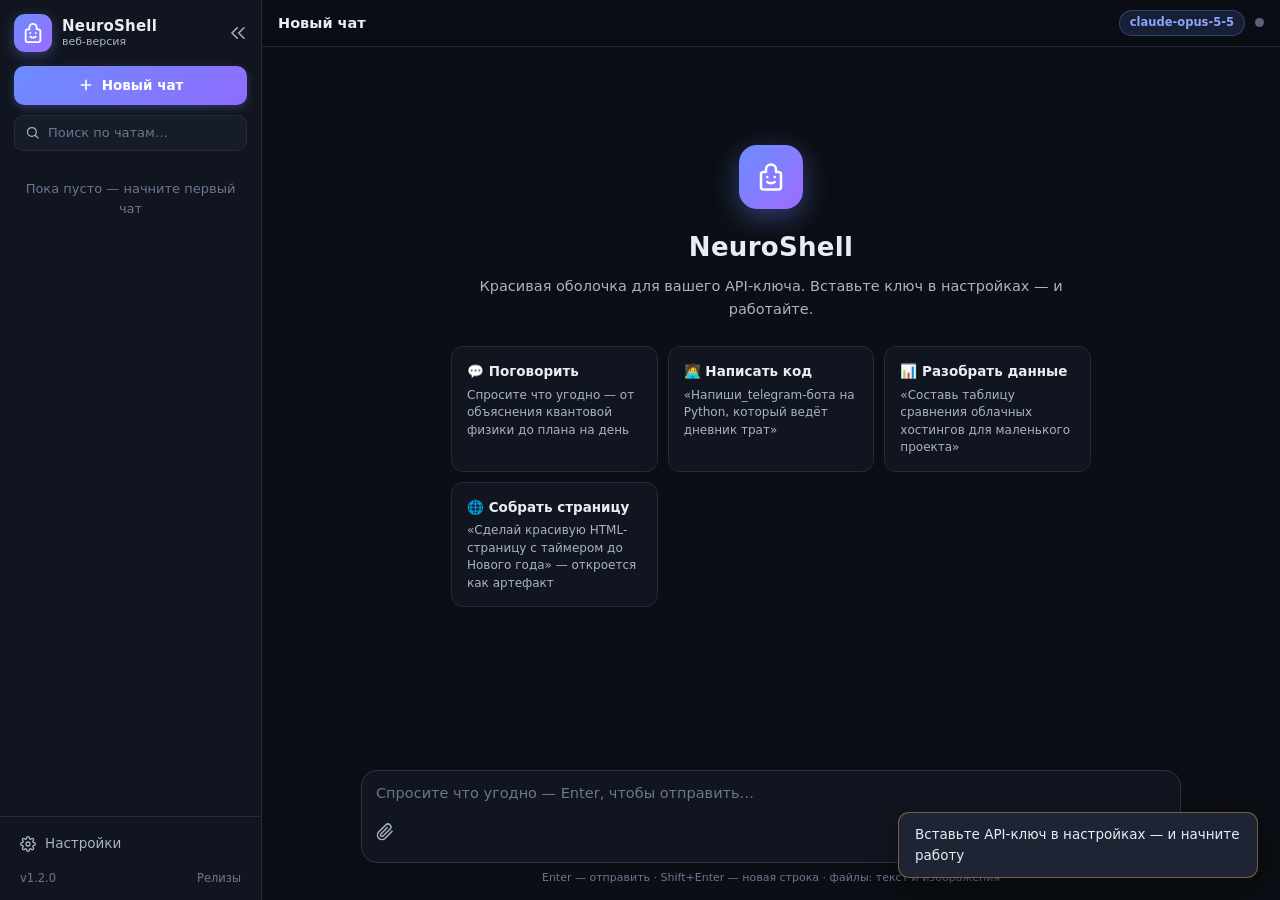
==== commit 1764e943: "v1.2.0: режим агента — доступ к файлам компьютера и GitHub по токену - Инструменты для модели (OpenA" ====
--- a/internal/site/index.html
+++ b/internal/site/index.html
@@ -218,6 +218,63 @@
 .typing span:nth-child(2){animation-delay:.15s}
 .typing span:nth-child(3){animation-delay:.3s}
 @keyframes tp{0%,60%,100%{transform:none;opacity:.4}30%{transform:translateY(-5px);opacity:1}}
+
+
+.agent-badge{
+  font-size:11.5px;font-weight:600;color:#3ddc97;
+  background:rgba(61,220,151,.12);border:1px solid rgba(61,220,151,.35);
+  padding:3px 10px;border-radius:99px;cursor:pointer;flex:none;
+}
+.agent-badge:hover{background:rgba(61,220,151,.2)}
+.tool-note{
+  font-size:13px;color:var(--txt2);margin:2px 0 8px;
+  border-left:3px solid var(--line2);padding-left:10px;
+}
+.tool-note .md>*+*{margin-top:6px}
+.tool-step{
+  border:1px solid var(--line);border-radius:10px;background:var(--bg3);
+  margin:0 0 8px;overflow:hidden;
+}
+.tool-step.ok{border-color:rgba(61,220,151,.25)}
+.tool-step.err{border-color:rgba(255,92,116,.35)}
+.ts-head{
+  display:flex;align-items:center;gap:8px;padding:7px 11px;cursor:pointer;
+  font-size:12.5px;
+}
+.ts-ico{flex:none;font-size:13px}
+.ts-name{flex:none;font-weight:600;color:var(--txt)}
+.ts-arg{
+  flex:1;min-width:0;font-family:var(--mono);font-size:11.5px;color:var(--txt2);
+  white-space:nowrap;overflow:hidden;text-overflow:ellipsis;
+}
+.ts-status{flex:none;font-weight:700;font-size:12px;color:var(--txt3)}
+.tool-step.ok .ts-status{color:var(--ok)}
+.tool-step.err .ts-status{color:var(--err)}
+.tool-step.run .ts-status{
+  color:var(--warn);
+}
+.tool-step.run .ts-status::before{
+  content:'';display:inline-block;width:10px;height:10px;margin-right:4px;
+  border:2px solid var(--warn);border-top-color:transparent;border-radius:50%;
+  vertical-align:-1px;animation:spin .8s linear infinite;
+}
+@keyframes spin{to{transform:rotate(360deg)}}
+.ts-det{border-top:1px solid var(--line)}
+.ts-det summary{
+  padding:5px 11px;font-size:11.5px;color:var(--txt3);cursor:pointer;user-select:none;
+}
+.ts-det summary:hover{color:var(--txt2)}
+.ts-block{padding:2px 11px 9px}
+.ts-block .ts-cap{
+  display:block;font-size:10.5px;text-transform:uppercase;letter-spacing:.4px;
+  color:var(--txt3);margin:6px 0 4px;
+}
+.ts-block pre{
+  font-family:var(--mono);font-size:12px;line-height:1.5;color:var(--txt2);
+  background:#0d1117;border:1px solid var(--line);border-radius:8px;
+  padding:9px 11px;max-height:260px;overflow:auto;white-space:pre-wrap;word-break:break-word;
+  margin:0;
+}
 
 
 .welcome{max-width:640px;margin:8vh auto 0;text-align:center;animation:rise .3s ease}
@@ -456,7 +513,7 @@
         Выход
       </button>
       <div class="sb-ver">
-        <span>v<span class="ns-version">1.1.0</span></span>
+        <span>v<span class="ns-version">1.2.0</span></span>
         <a href="https://github.com/Genocide12/neuro-shell/releases" target="_blank" rel="noopener">Релизы</a>
       </div>
     </div>
@@ -474,6 +531,7 @@
         <span class="tb-sub" id="chatSub"></span>
       </div>
       <div class="tb-right">
+        <span id="agentBadge" class="agent-badge hidden" title="Режим агента: модель работает с файлами и GitHub">агент</span>
         <span class="model-badge" id="modelBadge">—</span>
         <span class="conn-dot" id="connDot" title="Не проверено"></span>
       </div>
@@ -621,6 +679,37 @@
       </section>
 
       <section class="set-group">
+        <h3>Инструменты (режим агента)</h3>
+
+        <label class="field field-switch">
+          <span class="field-label">Доступ к файлам компьютера и GitHub</span>
+          <span class="switch"><input id="setAgent" type="checkbox"><i></i></span>
+        </label>
+        <span class="field-hint">Модель сама читает, пишет и ищет файлы, скачивает и обновляет репозитории GitHub через инструменты (function calling). Перед удалением и перезаписью — спросит подтверждение.</span>
+
+        <label class="field">
+          <span class="field-label">Рабочая папка (граница доступа модели к файлам)</span>
+          <div class="field-row">
+            <input id="setWorkspace" type="text" placeholder="например, C:\Users\Gennadiy\Desktop\Next Claud" spellcheck="false" autocomplete="off">
+            <button type="button" class="btn-ghost" id="btnWsHome" title="Подставить домашнюю папку">Домой</button>
+          </div>
+          <span class="field-hint" id="wsHint">Модель не выходит за пределы этой папки.</span>
+        </label>
+
+        <label class="field">
+          <span class="field-label">GitHub-токен (PAT)</span>
+          <div class="field-row">
+            <input id="setGhToken" type="password" placeholder="github_pat_… или ghp_…" autocomplete="off" spellcheck="false">
+            <button type="button" class="icon-btn" id="btnRevealGh" title="Показать/скрыть">
+              <svg viewBox="0 0 24 24" width="18" height="18" fill="none" stroke="currentColor" stroke-width="2" stroke-linecap="round"><path d="M1 12s4-8 11-8 11 8 11 8-4 8-11 8-11-8-11-8z"/><circle cx="12" cy="12" r="3"/></svg>
+            </button>
+            <button type="button" class="btn-ghost" id="btnTestGh">Проверить</button>
+          </div>
+          <span class="field-hint" id="ghHint">Токен хранится локально. Права: репозитории (чтение/запись). Даёт модели: список репозиториев, чтение и запись файлов, коммиты, создание репозиториев.</span>
+        </label>
+      </section>
+
+      <section class="set-group">
         <h3>Данные</h3>
         <div class="field-row">
           <button class="btn-ghost" id="btnExportSettings">Экспорт настроек</button>
@@ -689,7 +778,7 @@
     if (BRIDGE) return;
     BRIDGE = window.NeuroShellBridge = {
       desktop: true,
-      version: window.NS_APP_VERSION || '1.1.0',
+      version: window.NS_APP_VERSION || '1.2.0',
       exit: function(){ try { location.href = '/__ns/exit'; } catch(e){ window.close(); } }
     };
 
@@ -725,6 +814,12 @@
       if (exitBtn) exitBtn.classList.remove('hidden');
     } catch(e){}
 
+    // сообщаем приложению, что мост активен (пересчёт бейджа агента и подсказок)
+    try {
+      window.dispatchEvent(new CustomEvent('nsbridge'));
+      if (typeof window.NS_BRIDGE_READY === 'function') window.NS_BRIDGE_READY();
+    } catch(e){}
+
     // сердцебиение: сервер завершит процесс, когда вкладка закроется
     setInterval(function(){
       try { orig('/__ns/ping').catch(function(){}); } catch(e){}
@@ -747,7 +842,7 @@
 'use strict';
 
 /* ================== КОНФИГ И ПРЕСЕТЫ ================== */
-const NS_VERSION = '1.1.0';
+const NS_VERSION = '1.2.0';
 const LS_PREFIX = 'neuroshell:';
 
 const PRESETS = {
@@ -819,7 +914,11 @@
   preset: 'agent',
   system: PRESETS.agent.system,
   temp: 0.6,
-  stream: true
+  stream: true,
+  agentMode: false,   // инструменты: файлы + GitHub
+  workspace: '',      // рабочая папка (граница доступа модели к ФС)
+  ghToken: '',        // GitHub PAT
+  ghUser: ''          // логин с последней проверки токена
 };
 
 const SUGGESTED_MODELS = [
@@ -880,6 +979,18 @@
 let generating = false;
 let abortCtl = null;
 let modelListCache = [];
+
+// Мост десктоп-версии активируется асинхронно (запрос /__ns/ping может
+// завершиться и до, и после init()): слушаем событие на уровне модуля и
+// дополнительно выставляем глобальный хук — тогда любой порядок срабатывает.
+function onBridgeReady(){
+  try {
+    applySettingsToUI();
+    updateStat();
+  } catch(e){}
+}
+window.NS_BRIDGE_READY = onBridgeReady;
+window.addEventListener('nsbridge', onBridgeReady);
 
 /* ================== ЦЕНЫ НА ТОКЕНЫ ================== */
 // Встроенные тарифы — $ за 1 млн токенов (вход/выход): официальные цены
@@ -982,6 +1093,291 @@
   return h;
 }
 
+/* ================== ИНСТРУМЕНТЫ АГЕНТА (файлы + GitHub) ================== */
+// Режим агента даёт модели инструменты через OpenAI function calling:
+//   fs_*  — файлы на компьютере пользователя (только настольная версия:
+//           запросы идут в локальный сервер /__ns/fs/* с границей «рабочая папка»)
+//   gh_*  — GitHub по токену (REST API; работает и в веб-, и в настольной версии)
+
+const TOOL_META = {
+  fs_list:       { icon: '📂', label: 'показать папку' },
+  fs_read:       { icon: '📄', label: 'прочитать файл' },
+  fs_write:      { icon: '✏️', label: 'записать файл' },
+  fs_mkdir:      { icon: '📁', label: 'создать папку' },
+  fs_delete:     { icon: '🗑️', label: 'удалить' },
+  fs_move:       { icon: '➡️', label: 'переместить' },
+  fs_search:     { icon: '🔎', label: 'найти файлы' },
+  gh_me:         { icon: '🐙', label: 'GitHub: кто я' },
+  gh_repos:      { icon: '🐙', label: 'GitHub: мои репозитории' },
+  gh_read:       { icon: '🐙', label: 'GitHub: прочитать файл' },
+  gh_write:      { icon: '🐙', label: 'GitHub: записать файл (коммит)' },
+  gh_delete:     { icon: '🐙', label: 'GitHub: удалить файл' },
+  gh_create_repo:{ icon: '🐙', label: 'GitHub: создать репозиторий' },
+  gh_clone:      { icon: '📥', label: 'GitHub: скачать репозиторий в папку' }
+};
+
+function fsToolsAvailable(){
+  return isExeMode() && !!(settings.workspace || '').trim();
+}
+function ghToolsAvailable(){
+  return !!(settings.ghToken || '').trim();
+}
+function agentActive(){
+  return !!settings.agentMode && (fsToolsAvailable() || ghToolsAvailable());
+}
+
+// agentToolDefs — определения инструментов в формате OpenAI (body.tools)
+function agentToolDefs(){
+  const defs = [];
+  const T = (name, desc, props, req) => defs.push({
+    type: 'function',
+    function: { name, description: desc, parameters: { type: 'object', properties: props, required: req } }
+  });
+  if (fsToolsAvailable()){
+    const P = 'Путь относительно рабочей папки ' + settings.workspace + ' (можно и абсолютный, если он внутри неё)';
+    T('fs_list', 'Показать содержимое папки на компьютере пользователя',
+      { path: { type: 'string', description: P + '. Пустая строка или «.» — сама рабочая папка' } }, ['path']);
+    T('fs_read', 'Прочитать текстовый файл на компьютере пользователя (до 2 МБ)',
+      { path: { type: 'string', description: P } }, ['path']);
+    T('fs_write', 'Создать или перезаписать файл на компьютере пользователя. Недостающие папки создаются автоматически',
+      { path: { type: 'string', description: P }, content: { type: 'string', description: 'Полное новое содержимое файла' } },
+      ['path', 'content']);
+    T('fs_mkdir', 'Создать папку (можно вложенную) на компьютере пользователя',
+      { path: { type: 'string', description: P } }, ['path']);
+    T('fs_delete', 'Удалить файл или папку (папку — рекурсивно, необратимо!). Перед вызовом спроси подтверждение у пользователя',
+      { path: { type: 'string', description: P } }, ['path']);
+    T('fs_move', 'Переименовать или переместить файл/папку внутри рабочей папки',
+      { from: { type: 'string', description: 'Текущий путь' }, to: { type: 'string', description: 'Новый путь' } }, ['from', 'to']);
+    T('fs_search', 'Найти файлы и папки по части имени (без учёта регистра) внутри рабочей папки',
+      { pattern: { type: 'string', description: 'Подстрока имени, например «skill» или «.md»' }, path: { type: 'string', description: 'Искать только в этой подпапке (необязательно)' } },
+      ['pattern']);
+  }
+  if (ghToolsAvailable()){
+    T('gh_me', 'Информация о владельце GitHub-токена (логин, имя, план)', {}, []);
+    T('gh_repos', 'Список репозиториев GitHub, доступных токену (обновлённые сверху)',
+      { limit: { type: 'number', description: 'Сколько вернуть (по умолчанию 30, максимум 100)' } }, []);
+    T('gh_read', 'Прочитать файл из репозитория GitHub (текст) или показать содержимое папки репозитория',
+      { repo: { type: 'string', description: 'Репозиторий «владелец/имя»' }, path: { type: 'string', description: 'Путь внутри репозитория (пусто — корень)' }, ref: { type: 'string', description: 'Ветка или тег (по умолчанию ветка по умолчанию)' } },
+      ['repo']);
+    T('gh_write', 'Создать/обновить файл в репозитории GitHub — коммит с вашим сообщением. Перезапись существующего файла — только после подтверждения пользователя',
+      { repo: { type: 'string' }, path: { type: 'string', description: 'Путь внутри репозитория' }, content: { type: 'string', description: 'Полное новое содержимое файла' }, message: { type: 'string', description: 'Сообщение коммита' }, branch: { type: 'string', description: 'Ветка (необязательно)' } },
+      ['repo', 'path', 'content', 'message']);
+    T('gh_delete', 'Удалить файл из репозитория GitHub (коммит). Только после подтверждения пользователя',
+      { repo: { type: 'string' }, path: { type: 'string' }, message: { type: 'string', description: 'Сообщение коммита' }, branch: { type: 'string' } },
+      ['repo', 'path', 'message']);
+    T('gh_create_repo', 'Создать новый репозиторий GitHub под аккаунтом токена',
+      { name: { type: 'string' }, private: { type: 'boolean', description: 'Приватный ли (по умолчанию true)' }, description: { type: 'string', description: 'Описание репозитория' } },
+      ['name']);
+    if (fsToolsAvailable()){
+      T('gh_clone', 'Скачать репозиторий GitHub (zip) и распаковать его в подпапку рабочей папки — как git clone, но без git',
+        { repo: { type: 'string', description: '«владелец/имя»' }, ref: { type: 'string', description: 'Ветка или тег (по умолчанию main)' }, dest: { type: 'string', description: 'Имя подпапки (по умолчанию — имя репозитория)' } },
+        ['repo']);
+    }
+  }
+  return defs;
+}
+
+// agentSystemAddendum — правила инструментов, дописываемые к системному промпту
+function agentSystemAddendum(){
+  if (!agentActive()) return '';
+  let s = '\n\nИНСТРУМЕНТЫ (режим агента)\nУ тебя есть инструменты (function calling) — используй их сам, не проси пользователя «скопировать содержимое файла» или «перейти по ссылке».';
+  if (fsToolsAvailable()){
+    s += '\n- Работа с файлами компьютера: fs_list, fs_read, fs_write, fs_mkdir, fs_delete, fs_move, fs_search. Все пути — внутри рабочей папки «' + settings.workspace + '»; указывай их относительно неё (например «skills/SKILL.md»).';
+  }
+  if (ghToolsAvailable()){
+    s += '\n- GitHub' + (settings.ghUser ? ' (аккаунт ' + settings.ghUser + ')' : '') + ': gh_me, gh_repos, gh_read, gh_write, gh_delete, gh_create_repo' + (fsToolsAvailable() ? ', gh_clone (скачать репозиторий в рабочую папку)' : '') + '.';
+  }
+  s += '\nПравила:\n- Обычные действия (чтение, поиск, создание новых файлов) выполняй сразу, без лишних вопросов.\n- Перед удалением, перезаписью существующих файлов, коммитами в GitHub и другими необратимыми действиями коротко спроси подтверждение.\n- Результаты инструментов не выдумывай: что вернул вызов — то и есть. Ошибка инструмента — расскажи о ней.\n- После работы с файлами дай краткий итог: что сделано и где лежит.';
+  return s;
+}
+
+// ---- исполнение инструментов ----
+
+// nsPost — запрос к локальному серверу настольной версии (с заголовком X-NS-Agent)
+async function nsPost(path, payload){
+  const resp = await fetch(path, {
+    method: 'POST',
+    headers: { 'Content-Type': 'application/json', 'X-NS-Agent': '1' },
+    body: JSON.stringify(payload)
+  });
+  const j = await resp.json().catch(() => ({ error: 'HTTP ' + resp.status }));
+  if (!resp.ok || j.error) throw new Error(j.error || 'HTTP ' + resp.status);
+  return j;
+}
+
+// ghCall — запрос к REST API GitHub с токеном (в exe-режиме идёт через локальный прокси)
+async function ghCall(method, apiPath, body){
+  const h = { 'Accept': 'application/vnd.github+json', 'X-GitHub-Api-Version': '2022-11-28' };
+  if (settings.ghToken) h['Authorization'] = 'Bearer ' + settings.ghToken.trim();
+  if (body !== undefined) h['Content-Type'] = 'application/json';
+  const resp = await fetch('https://api.github.com' + apiPath, {
+    method, headers: h, body: body !== undefined ? JSON.stringify(body) : undefined
+  });
+  const txt = await resp.text();
+  let j = null;
+  try { j = JSON.parse(txt); } catch(e){}
+  if (!resp.ok) throw new Error('GitHub HTTP ' + resp.status + (j && j.message ? ': ' + j.message : ''));
+  return j;
+}
+
+const b64encode = s => btoa(unescape(encodeURIComponent(s)));
+const b64decode = b => { try { return decodeURIComponent(escape(atob(String(b).replace(/\s/g, '')))); } catch(e){ return '(не удалось декодировать содержимое)'; } };
+const ghEncodePath = p => String(p || '').split('/').filter(x => x !== '').map(encodeURIComponent).join('/');
+
+// execAgentTool — выполняет инструмент по имени, возвращает { ok, result: string }
+async function execAgentTool(name, a){
+  a = a || {};
+  const ws = () => { if (!fsToolsAvailable()) throw new Error('файловые инструменты недоступны (нужна настольная версия и рабочая папка в настройках)'); return settings.workspace.trim(); };
+  switch (name){
+    case 'fs_list': {
+      const j = await nsPost('/__ns/fs/list', { root: ws(), path: a.path || '' });
+      const lines = (j.entries || []).map(e => (e.dir ? '📁 ' : '📄 ') + e.name + (e.dir ? '/' : ' · ' + fmtSize(e.size)) + ' · ' + e.mod);
+      return { ok: true, result: 'Папка «' + (a.path || '.') + '» — ' + (j.entries || []).length + ' элементов' + (j.truncated ? ' (показаны не все)' : '') + ':\n' + (lines.join('\n') || '(пусто)') };
+    }
+    case 'fs_read': {
+      const j = await nsPost('/__ns/fs/read', { root: ws(), path: a.path });
+      if (j.binary) return { ok: true, result: 'Файл «' + a.path + '» — бинарный (' + fmtSize(j.size) + '), содержимое не отдаётся' };
+      return { ok: true, result: (j.truncated ? '⚠ показаны первые 2 МБ файла (' + fmtSize(j.size) + ')\n' : '') + 'Файл «' + a.path + '» (' + fmtSize(j.size) + '):\n' + (j.content || '') };
+    }
+    case 'fs_write': {
+      const j = await nsPost('/__ns/fs/write', { root: ws(), path: a.path, content: String(a.content != null ? a.content : '') });
+      return { ok: true, result: 'Записан файл «' + a.path + '» (' + fmtSize(j.bytes) + ')' };
+    }
+    case 'fs_mkdir': {
+      await nsPost('/__ns/fs/mkdir', { root: ws(), path: a.path });
+      return { ok: true, result: 'Создана папка «' + a.path + '»' };
+    }
+    case 'fs_delete': {
+      await nsPost('/__ns/fs/delete', { root: ws(), path: a.path });
+      return { ok: true, result: 'Удалено: «' + a.path + '»' };
+    }
+    case 'fs_move': {
+      await nsPost('/__ns/fs/move', { root: ws(), from: a.from, to: a.to });
+      return { ok: true, result: 'Перемещено: «' + a.from + '» → «' + a.to + '»' };
+    }
+    case 'fs_search': {
+      const j = await nsPost('/__ns/fs/search', { root: ws(), path: a.path || '', pattern: a.pattern });
+      const lines = (j.results || []).map(r => (r.dir ? '📁 ' : '📄 ') + r.path + (r.dir ? '/' : ' · ' + fmtSize(r.size)));
+      return { ok: true, result: 'Найдено ' + (j.results || []).length + (j.truncated ? '+ (обрезано)' : '') + ' по «' + a.pattern + '»:\n' + (lines.join('\n') || '(ничего не найдено)') };
+    }
+    case 'gh_me': {
+      const j = await ghCall('GET', '/user');
+      return { ok: true, result: 'GitHub: ' + j.login + (j.name ? ' (' + j.name + ')' : '') + (j.plan && j.plan.name ? ' · план ' + j.plan.name : '') + ' · публичных репозиториев: ' + (j.public_repos || 0) };
+    }
+    case 'gh_repos': {
+      const lim = Math.min(Math.max(parseInt(a.limit, 10) || 30, 1), 100);
+      const j = await ghCall('GET', '/user/repos?per_page=' + lim + '&sort=updated');
+      const lines = (j || []).map(r => (r.private ? '🔒 ' : '🌐 ') + r.full_name + (r.description ? ' — ' + r.description.slice(0, 100) : '') + ' · обновлён ' + String(r.updated_at || '').slice(0, 10));
+      return { ok: true, result: 'Репозиториев: ' + (j || []).length + ' из ' + lim + ':\n' + lines.join('\n') };
+    }
+    case 'gh_read': {
+      const q = '/repos/' + a.repo + '/contents/' + ghEncodePath(a.path) + (a.ref ? '?ref=' + encodeURIComponent(a.ref) : '');
+      const j = await ghCall('GET', q);
+      if (Array.isArray(j)){
+        return { ok: true, result: 'Папка «' + (a.path || '/') + '» репозитория ' + a.repo + ':\n' + j.map(x => (x.type === 'dir' ? '📁 ' : '📄 ') + x.path + ' · ' + fmtSize(x.size)).join('\n') };
+      }
+      if (j.type === 'file' && j.encoding === 'base64' && j.content != null){
+        return { ok: true, result: 'Файл «' + a.path + '» из ' + a.repo + ' (' + fmtSize(j.size) + '):\n' + b64decode(j.content) };
+      }
+      return { ok: true, result: 'Файл «' + a.path + '» из ' + a.repo + ' слишком большой для чтения через API (лимит ~1 МБ) — используй gh_clone, чтобы скачать репозиторий целиком' };
+    }
+    case 'gh_write': {
+      if (!a.repo || a.path == null) throw new Error('нужны repo и path');
+      const p = '/repos/' + a.repo + '/contents/' + ghEncodePath(a.path);
+      let sha = null, existed = false;
+      try {
+        const cur = await ghCall('GET', p + (a.branch ? '?ref=' + encodeURIComponent(a.branch) : ''));
+        if (cur && cur.sha){ sha = cur.sha; existed = true; }
+      } catch(e){ /* файла ещё нет — это нормально */ }
+      const j = await ghCall('PUT', p, {
+        message: a.message || ('NeuroShell: обновление ' + a.path),
+        content: b64encode(String(a.content != null ? a.content : '')),
+        sha: sha || undefined,
+        branch: a.branch || undefined
+      });
+      return { ok: true, result: (existed ? 'Обновлён' : 'Создан') + ' файл «' + a.path + '» в ' + a.repo + (a.branch ? ' (ветка ' + a.branch + ')' : '') + ' — коммит ' + (j.commit && j.commit.sha ? j.commit.sha.slice(0, 7) : '?') + (j.content && j.content.html_url ? '\n' + j.content.html_url : '') };
+    }
+    case 'gh_delete': {
+      if (!a.repo || a.path == null) throw new Error('нужны repo и path');
+      const p = '/repos/' + a.repo + '/contents/' + ghEncodePath(a.path);
+      const cur = await ghCall('GET', p + (a.branch ? '?ref=' + encodeURIComponent(a.branch) : ''));
+      if (!cur || !cur.sha) throw new Error('файл не найден или это папка');
+      const j = await ghCall('DELETE', p, { message: a.message || ('NeuroShell: удаление ' + a.path), sha: cur.sha, branch: a.branch || undefined });
+      return { ok: true, result: 'Удалён файл «' + a.path + '» из ' + a.repo + ' — коммит ' + (j.commit && j.commit.sha ? j.commit.sha.slice(0, 7) : '?') };
+    }
+    case 'gh_create_repo': {
+      const j = await ghCall('POST', '/user/repos', {
+        name: a.name,
+        private: a.private !== false,
+        description: a.description || '',
+        auto_init: true
+      });
+      return { ok: true, result: 'Создан репозиторий ' + j.full_name + (j.private ? ' (приватный)' : ' (публичный)') + ' — ' + j.html_url };
+    }
+    case 'gh_clone': {
+      const j = await nsPost('/__ns/gh/clone', { root: ws(), repo: a.repo, ref: a.ref || '', token: settings.ghToken, dest: a.dest || '' });
+      return { ok: true, result: 'Репозиторий ' + a.repo + ' (ветка ' + j.ref + ') скачан в «' + j.dest + '» — файлов: ' + j.files };
+    }
+  }
+  return { ok: false, result: 'Неизвестный инструмент: ' + name };
+}
+
+// runAgentTool — обёртка: парсит JSON аргументов, режет слишком длинный результат
+async function runAgentTool(call){
+  let args = {};
+  try { args = call.args ? JSON.parse(call.args) : {}; }
+  catch(e){ return { ok: false, result: 'Аргументы — невалидный JSON: ' + e.message }; }
+  let out;
+  try { out = await execAgentTool(call.name, args); }
+  catch(e){ out = { ok: false, result: 'Ошибка: ' + (e && e.message ? e.message : String(e)) }; }
+  if (out.result && out.result.length > 60000) out.result = out.result.slice(0, 60000) + '\n…(результат обрезан)';
+  return out;
+}
+
+// toolArgSummary — короткая подпись аргументов для карточки в чате
+function toolArgSummary(name, args){
+  try { args = args ? JSON.parse(args) : {}; } catch(e){ return ''; }
+  const s = v => String(v == null ? '' : v);
+  switch (name){
+    case 'fs_list': case 'fs_read': case 'fs_write': case 'fs_mkdir': case 'fs_delete':
+      return s(args.path);
+    case 'fs_move': return s(args.from) + ' → ' + s(args.to);
+    case 'fs_search': return '«' + s(args.pattern) + '»' + (args.path ? ' в ' + s(args.path) : '');
+    case 'gh_read': case 'gh_write': case 'gh_delete':
+      return s(args.repo) + (args.path ? ' · ' + s(args.path) : '');
+    case 'gh_clone': case 'gh_create_repo':
+      return s(args.repo || args.name);
+    default: return '';
+  }
+}
+
+// toolCardsHtml — карточки выполнения инструментов (для карточки сообщения)
+function toolCardsHtml(m){
+  if (!m || !m.toolRounds || !m.toolRounds.length) return '';
+  let html = '';
+  for (const r of m.toolRounds){
+    if (r.content && r.content.trim()){
+      html += '<div class="tool-note">' + renderMarkdown(r.content) + '</div>';
+    }
+    for (const c of (r.calls || [])){
+      const meta = TOOL_META[c.name] || { icon: '⚙️', label: c.name };
+      const st = c.status === 'run' ? 'run' : c.ok ? 'ok' : 'err';
+      const stTxt = c.status === 'run' ? '' : c.ok ? '✓' : '✕';
+      const arg = esc(toolArgSummary(c.name, c.args));
+      html += '<div class="tool-step ' + st + '">' +
+        '<div class="ts-head"><span class="ts-ico">' + meta.icon + '</span>' +
+        '<span class="ts-name">' + esc(meta.label) + '</span>' +
+        (arg ? '<span class="ts-arg">' + arg + '</span>' : '') +
+        '<span class="ts-status">' + stTxt + '</span></div>' +
+        '<details class="ts-det"><summary>вызов и результат</summary>' +
+        '<div class="ts-block ts-args"><span class="ts-cap">аргументы</span><pre>' + esc(c.args || '{}') + '</pre></div>' +
+        '<div class="ts-block"><span class="ts-cap">результат</span><pre>' + esc(c.result != null ? String(c.result) : '…') + '</pre></div>' +
+        '</details></div>';
+    }
+  }
+  return html;
+}
+
 /* ================== РЕНДЕР: СПИСОК ЧАТОВ ================== */
 function chatIconSvg(){
   return '<svg viewBox="0 0 24 24" width="15" height="15" fill="none" stroke="currentColor" stroke-width="2" stroke-linecap="round" stroke-linejoin="round"><path d="M21 15a2 2 0 0 1-2 2H7l-4 4V5a2 2 0 0 1 2-2h14a2 2 0 0 1 2 2z"/></svg>';
@@ -1061,7 +1457,9 @@
       body.appendChild(p);
     }
   } else {
-    body.innerHTML = renderMarkdown(m.content || '');
+    // карточки инструментов агента (если были) + текст ответа
+    const cards = toolCardsHtml(m);
+    body.innerHTML = cards + renderMarkdown(m.content || '');
   }
   bubble.appendChild(body);
 
@@ -1087,7 +1485,9 @@
   if (m.role === 'assistant' && m.usage){
     const meta = document.createElement('div');
     meta.className = 'msg-meta';
+    const nTools = m.toolRounds ? m.toolRounds.reduce((s, r) => s + (r.calls ? r.calls.length : 0), 0) : 0;
     meta.textContent =
+      (nTools ? '⚙ инструментов: ' + nTools + ' · ' : '') +
       (m.usage.est ? '~' : '') + fmtTok(m.usage.in) + ' вх · ' +
       (m.usage.est ? '~' : '') + fmtTok(m.usage.out) + ' вых' +
       (m.cost != null ? ' · ≈' + fmtUSD(m.cost) : '');
@@ -1429,23 +1829,72 @@
   runCompletion(chat, []);
 }
 
-// requestChat выполняет запрос к /chat/completions; если строгий прокси не принял
-// stream_options (поле с фактическим расходом токенов), повторяет без него.
+// requestChat выполняет запрос к /chat/completions. Если строгий прокси не принял
+// поле stream_options (расход токенов в стриме) или tools (function calling) —
+// повторяет без него, чтобы режим агента работал и на «капризных» серверах.
 async function requestChat(url, fetchOpts, body){
-  let resp = await fetch(url, fetchOpts);
-  if (!resp.ok){
+  let cur = Object.assign({}, body);
+  while (true){
+    const opts = Object.assign({}, fetchOpts, { body: JSON.stringify(cur) });
+    const resp = await fetch(url, opts);
+    if (resp.ok) return resp;
     let errText = await resp.text().catch(() => '');
-    if (body.stream && body.stream_options && /stream_options/i.test(errText)){
-      const b2 = Object.assign({}, body);
-      delete b2.stream_options;
-      const o2 = Object.assign({}, fetchOpts, { body: JSON.stringify(b2) });
-      resp = await fetch(url, o2);
-      if (resp.ok) return resp;
-      errText = await resp.text().catch(() => '');
+    if (cur.stream_options && /stream_options/i.test(errText)){
+      delete cur.stream_options;
+      continue;
+    }
+    if (cur.tools && /tool|function/i.test(errText)){
+      delete cur.tools;
+      delete cur.tool_choice;
+      continue;
     }
     throw new Error('HTTP ' + resp.status + (errText ? ' — ' + errText.slice(0, 500) : ''));
   }
-  return resp;
+}
+
+// buildApiMessages — история чата → массив сообщений для API, включая обмен
+// инструментами (assistant.tool_calls + role:'tool') из прошлых итераций агента.
+function buildApiMessages(chat){
+  const msgs = [];
+  const sys = (settings.system || PRESETS.agent.system) + agentSystemAddendum();
+  msgs.push({ role: 'system', content: sys });
+  for (const m of chat.messages){
+    if (m.role === 'user'){
+      const parts = [];
+      if (m.content) parts.push({ type: 'text', text: m.content });
+      if (m.attchs){
+        for (const a of m.attchs){
+          if (a.kind === 'image' && a.dataUrl){
+            parts.push({ type: 'image_url', image_url: { url: a.dataUrl } });
+          } else if (a.kind === 'text' && a.text){
+            parts.push({ type: 'text', text: 'Файл «' + a.name + '»:\n```\n' + a.text.slice(0, 60000) + '\n```' });
+          }
+        }
+      }
+      if (!parts.length) parts.push({ type: 'text', text: '(пусто)' });
+      msgs.push(parts.length === 1 && parts[0].type === 'text' ? { role: 'user', content: parts[0].text } : { role: 'user', content: parts });
+    } else if (m.role === 'assistant'){
+      // предыдущие итерации агента: пары «вызов инструментов → результаты»
+      if (m.toolRounds && m.toolRounds.length){
+        for (const r of m.toolRounds){
+          if (r.calls && r.calls.length){
+            msgs.push({
+              role: 'assistant',
+              content: r.content || '',
+              tool_calls: r.calls.map(c => ({ id: c.id, type: 'function', function: { name: c.name, arguments: c.args || '{}' } }))
+            });
+            for (const c of r.calls){
+              msgs.push({ role: 'tool', tool_call_id: c.id, name: c.name, content: String(c.result != null ? c.result : '(нет результата)') });
+            }
+          } else if (r.content){
+            msgs.push({ role: 'assistant', content: r.content });
+          }
+        }
+      }
+      if (m.content) msgs.push({ role: 'assistant', content: m.content });
+    }
+  }
+  return msgs;
 }
 
 async function runCompletion(chat, atts){
@@ -1453,119 +1902,165 @@
   setBusy(true);
 
   // плейсхолдер ответа
-  const ph = { role: 'assistant', content: '' };
+  const ph = { role: 'assistant', content: '', toolRounds: [] };
   const phIdx = chat.messages.length;
   chat.messages.push(ph);
   if (nearBottom()) scrollBottom();
 
   const box = $('#messages');
-  const el = msgEl(ph, phIdx);
+  let el = msgEl(ph, phIdx);
   // заменим содержимое на «печатает»
   const bubble = el.querySelector('.md');
   bubble.innerHTML = '<div class="typing"><span></span><span></span><span></span></div>';
   box.appendChild(el);
   if (nearBottom()) scrollBottom();
 
+  // живое обновление карточки сообщения (стрим + инструменты)
+  const refresh = () => {
+    try {
+      const fresh = msgEl(ph, phIdx);
+      box.replaceChild(fresh, el);
+      el = fresh;
+      if (nearBottom()) scrollBottom();
+    } catch(e){}
+  };
+
   abortCtl = (typeof AbortController !== 'undefined') ? new AbortController() : null;
   let full = '';
-  let hadError = false;
 
   try {
-    const msgs = [];
-    msgs.push({ role: 'system', content: settings.system || PRESETS.agent.system });
-    for (const m of chat.messages){
-      if (m.role === 'user'){
-        const parts = [];
-        if (m.content) parts.push({ type: 'text', text: m.content });
-        if (m.attchs){
-          for (const a of m.attchs){
-            if (a.kind === 'image' && a.dataUrl){
-              parts.push({ type: 'image_url', image_url: { url: a.dataUrl } });
-            } else if (a.kind === 'text' && a.text){
-              parts.push({ type: 'text', text: 'Файл «' + a.name + '»:\n```\n' + a.text.slice(0, 60000) + '\n```' });
+    const toolDefs = agentActive() ? agentToolDefs() : [];
+    let uInSum = null, uOutSum = null; // фактический расход (сумма по итерациям)
+    const url = apiBase() + '/chat/completions';
+    const MAX_ROUNDS = 12;
+    let hitLimit = false;
+
+    for (let round = 1; round <= MAX_ROUNDS; round++){
+      const body = {
+        model: settings.model,
+        messages: buildApiMessages(chat),
+        temperature: Number(settings.temp),
+        stream: !!settings.stream
+      };
+      // просим сервер прислать фактический расход токенов прямо в стриме
+      // (нестрогие прокси поле просто игнорируют)
+      if (settings.stream) body.stream_options = { include_usage: true };
+      if (toolDefs.length){ body.tools = toolDefs; body.tool_choice = 'auto'; }
+
+      const fetchOpts = { method: 'POST', headers: apiHeaders() };
+      if (abortCtl) fetchOpts.signal = abortCtl.signal;
+      // в exe-режиме window.fetch перехвачен мостом NeuroShellBridge (см. обёртку):
+      // запросы к API уходят через локальный прокси, поэтому CORS не важен
+
+      let usage = null;      // расход этой итерации
+      let content = '';      // текст ответа итерации
+      let calls = [];        // вызовы инструментов (аккумулируются из стрима)
+
+      if (settings.stream){
+        const resp = await requestChat(url, fetchOpts, body);
+        setConn('ok');
+        const reader = resp.body.getReader();
+        const dec = new TextDecoder();
+        let buf = '';
+        let lastRender = 0;
+        let acc = []; // tool_calls по index
+        while (true){
+          const { done, value } = await reader.read();
+          if (done) break;
+          buf += dec.decode(value, { stream: true });
+          let nl;
+          while ((nl = buf.indexOf('\n')) >= 0){
+            const line = buf.slice(0, nl).trim();
+            buf = buf.slice(nl + 1);
+            if (!line.startsWith('data:')) continue;
+            const data = line.slice(5).trim();
+            if (data === '[DONE]') continue;
+            try {
+              const j = JSON.parse(data);
+              if (j.usage) usage = j.usage; // расход приходит в последнем чанке
+              const d = j.choices && j.choices[0] && j.choices[0].delta;
+              if (d){
+                if (d.content) content += d.content;
+                if (Array.isArray(d.tool_calls)){
+                  for (const tc of d.tool_calls){
+                    const i = tc.index != null ? tc.index : 0;
+                    if (!acc[i]) acc[i] = { id: '', name: '', args: '' };
+                    if (tc.id) acc[i].id = tc.id;
+                    if (tc.function){
+                      if (tc.function.name) acc[i].name += tc.function.name;
+                      if (tc.function.arguments) acc[i].args += tc.function.arguments;
+                    }
+                  }
+                }
+              }
+            } catch(e){}
+          }
+          const t = Date.now();
+          if (t - lastRender > 60){
+            lastRender = t;
+            ph.content = content;
+            const b = el.querySelector('.md');
+            if (b) b.innerHTML = toolCardsHtml(ph) + renderMarkdown(content);
+            if (nearBottom()) scrollBottom();
+          }
+        }
+        calls = acc.filter(c => c && c.name);
+      } else {
+        const resp = await requestChat(url, fetchOpts, body);
+        setConn('ok');
+        const j = await resp.json();
+        if (j.usage) usage = j.usage;
+        const msg = j.choices && j.choices[0] && j.choices[0].message;
+        if (msg){
+          content = msg.content || '';
+          if (Array.isArray(msg.tool_calls)){
+            for (const tc of msg.tool_calls){
+              calls.push({ id: tc.id || '', name: tc.function ? tc.function.name : '', args: tc.function ? (tc.function.arguments || '{}') : '{}' });
             }
           }
         }
-        if (!parts.length) parts.push({ type: 'text', text: '(пусто)' });
-        msgs.push(parts.length === 1 && parts[0].type === 'text' ? { role: 'user', content: parts[0].text } : { role: 'user', content: parts });
-      } else if (m.role === 'assistant' && m.content){
-        msgs.push({ role: 'assistant', content: m.content });
       }
-    }
-
-    const body = {
-      model: settings.model,
-      messages: msgs,
-      temperature: Number(settings.temp),
-      stream: !!settings.stream
-    };
-    // просим сервер прислать фактический расход токенов прямо в стриме
-    // (нестрогие прокси поле просто игнорируют)
-    if (settings.stream) body.stream_options = { include_usage: true };
-
-    const url = apiBase() + '/chat/completions';
-    const fetchOpts = { method: 'POST', headers: apiHeaders(), body: JSON.stringify(body) };
-    if (abortCtl) fetchOpts.signal = abortCtl.signal;
-    // в exe-режиме window.fetch перехвачен мостом NeuroShellBridge (см. обёртку):
-    // запросы к API уходят через локальный прокси, поэтому CORS не важен
-
-    let usage = null; // фактический расход токенов, если сервер его присылает
-
-    if (settings.stream){
-      const resp = await requestChat(url, fetchOpts, body);
-      setConn('ok');
-      const reader = resp.body.getReader();
-      const dec = new TextDecoder();
-      let buf = '';
-      let lastRender = 0;
-      while (true){
-        const { done, value } = await reader.read();
-        if (done) break;
-        buf += dec.decode(value, { stream: true });
-        let nl;
-        while ((nl = buf.indexOf('\n')) >= 0){
-          const line = buf.slice(0, nl).trim();
-          buf = buf.slice(nl + 1);
-          if (!line.startsWith('data:')) continue;
-          const data = line.slice(5).trim();
-          if (data === '[DONE]') continue;
-          try {
-            const j = JSON.parse(data);
-            if (j.usage) usage = j.usage; // расход приходит в последнем чанке
-            const d = j.choices && j.choices[0] && j.choices[0].delta;
-            if (d && d.content) full += d.content;
-          } catch(e){}
+
+      // суммируем фактический расход по итерациям
+      if (usage){
+        const pin = usage.prompt_tokens != null ? usage.prompt_tokens : usage.input_tokens;
+        const pout = usage.completion_tokens != null ? usage.completion_tokens : usage.output_tokens;
+        if (pin != null) uInSum = (uInSum || 0) + pin;
+        if (pout != null) uOutSum = (uOutSum || 0) + pout;
+      }
+
+      // итерация с инструментами: выполнить и продолжить цикл
+      if (calls.length && !(abortCtl && abortCtl.signal.aborted)){
+        const r = { content, calls };
+        ph.toolRounds.push(r);
+        ph.content = '';
+        for (const c of r.calls){
+          c.status = 'run';
+          refresh();
+          const out = await runAgentTool(c);
+          c.ok = out.ok;
+          c.result = out.result;
+          c.status = 'done';
+          refresh();
         }
-        const t = Date.now();
-        if (t - lastRender > 60){
-          lastRender = t;
-          ph.content = full;
-          bubble.innerHTML = renderMarkdown(full);
-          if (nearBottom()) scrollBottom();
-        }
+        if (round === MAX_ROUNDS) hitLimit = true;
+        continue; // новый запрос уже с результатами инструментов
       }
-    } else {
-      const resp = await requestChat(url, fetchOpts, body);
-      setConn('ok');
-      const j = await resp.json();
-      if (j.usage) usage = j.usage;
-      full = (j.choices && j.choices[0] && j.choices[0].message && j.choices[0].message.content) || '';
-      ph.content = full;
-    }
-
-    ph.content = full || '(пустой ответ)';
+
+      full = content;
+      break;
+    }
+
+    ph.content = full || (ph.toolRounds.length ? (hitLimit ? '*(достигнут лимит итераций инструментов — напишите «продолжай», чтобы завершить начатое)*' : '') : '(пустой ответ)');
 
     // расход токенов: фактический (usage) или оценка ~3.6 симв/ток; стоимость — по тарифу
-    let uIn = null, uOut = null;
-    if (usage){
-      uIn = usage.prompt_tokens != null ? usage.prompt_tokens : usage.input_tokens;
-      uOut = usage.completion_tokens != null ? usage.completion_tokens : usage.output_tokens;
-    }
+    let uIn = uInSum, uOut = uOutSum;
     let est = false;
     if (uIn == null || uOut == null){
       est = true;
-      let all = settings.system || '';
+      let all = settings.system + agentSystemAddendum() || '';
       for (const m of chat.messages) if (m.role !== 'error') all += '\n' + (m.content || '');
+      for (const r of (ph.toolRounds || [])) all += '\n' + (r.content || '') + (r.calls || []).map(c => (c.args || '') + (c.result || '')).join('\n');
       if (uIn == null) uIn = estTokens(all);
       if (uOut == null) uOut = estTokens(full);
     }
@@ -1576,13 +2071,12 @@
     chat.tokOut = (chat.tokOut || 0) + uOut;
 
     // пересобираем элемент: появляются кнопки «копировать» и «артефакт»
-    try { box.replaceChild(msgEl(ph, phIdx), el); } catch(e){ bubble.innerHTML = renderMarkdown(ph.content); }
+    refresh();
   } catch(err){
-    hadError = true;
     const aborted = err && (err.name === 'AbortError');
-    if (aborted && full){
-      ph.content = full + '\n\n*(остановлено)*';
-      try { box.replaceChild(msgEl(ph, phIdx), el); } catch(e){ bubble.innerHTML = renderMarkdown(ph.content); }
+    if (aborted && (full || ph.toolRounds.length)){
+      ph.content = (full + '\n\n*(остановлено)*').trim();
+      refresh();
     } else if (aborted){
       chat.messages.splice(phIdx, 1);
       box.removeChild(el);
@@ -1709,6 +2203,10 @@
   $('#setTemp').value = settings.temp;
   $('#tempVal').textContent = settings.temp;
   $('#setStream').checked = !!settings.stream;
+  $('#setAgent').checked = !!settings.agentMode;
+  $('#setWorkspace').value = settings.workspace || '';
+  $('#setGhToken').value = settings.ghToken || '';
+  updateAgentHints();
   fillModelList();
   updateModelPriceHint();
   $('#settingsModal').classList.remove('hidden');
@@ -1850,6 +2348,11 @@
   }
   settings.temp = $('#setTemp').value;
   settings.stream = $('#setStream').checked;
+  settings.agentMode = $('#setAgent').checked;
+  settings.workspace = $('#setWorkspace').value.trim();
+  const newGh = $('#setGhToken').value.trim();
+  if (newGh !== settings.ghToken) settings.ghUser = ghUserChecked || ''; // токен сменился — логин сбрасывается
+  settings.ghToken = newGh;
   persist();
   applySettingsToUI();
   closeSettings();
@@ -1862,8 +2365,85 @@
   $('#modelBadge').title = 'Модель: ' + settings.model +
     (p ? '\nТариф: ' + fmtUSD(p.in) + ' вход · ' + fmtUSD(p.out) + ' выход за 1M токенов (' + PRICE_SRC_LABEL[p.src] + ')' : '\nТариф не известен — задайте в таблице цен') +
     '\nBase URL: ' + apiBase() + '\nКлик — таблица цен';
+  // бейдж режима агента вверху
+  const ab = $('#agentBadge');
+  if (ab){
+    const n = agentActive() ? agentToolDefs().length : 0;
+    ab.classList.toggle('hidden', !n);
+    if (n) ab.title = 'Режим агента активен: ' + n + ' инструментов' + (fsToolsAvailable() ? '\nРабочая папка: ' + settings.workspace : '') + (settings.ghUser ? '\nGitHub: ' + settings.ghUser : '') + '\nКлик — настройки';
+  }
   setConn('');
   updateModelPriceHint();
+}
+
+// ghUserChecked — логин, подтверждённый кнопкой «Проверить» (до сохранения настроек)
+let ghUserChecked = '';
+
+// updateAgentHints — подсказки доступности в разделе «Инструменты»
+function updateAgentHints(){
+  const ws = $('#wsHint');
+  if (ws){
+    const path = $('#setWorkspace').value.trim();
+    if (!isExeMode()){
+      ws.innerHTML = 'Файловые инструменты работают только в <b>настольной версии</b> (NeuroShell.exe). Папку можно задать заранее — в exe она заработает. GitHub-инструменты доступны и в вебе.';
+    } else if (!path){
+      ws.innerHTML = 'Укажите папку — модель не сможет работать с файлами, пока она не задана.';
+    } else {
+      ws.innerHTML = 'Настольная версия · папка: <b>' + esc(path) + '</b>. Модель не выходит за её пределы.';
+    }
+  }
+  const gh = $('#ghHint');
+  if (gh){
+    const tok = $('#setGhToken').value.trim();
+    if (settings.ghUser && tok === (settings.ghToken || '')) {
+      gh.innerHTML = 'Токен проверен: <b>' + esc(settings.ghUser) + '</b>. Хранится локально и отправляется только в api.github.com.';
+    } else if (tok){
+      gh.textContent = 'Нажмите «Проверить», чтобы убедиться, что токен живой.';
+    } else {
+      gh.textContent = 'Токен хранится локально. Права: репозитории (чтение/запись).';
+    }
+  }
+}
+
+// pickWsHome — подставить домашнюю папку (кнопка «Домой»)
+async function pickWsHome(){
+  if (!isExeMode()){
+    toast('Домашняя папка подставляется в настольной версии — впишите путь вручную', 'warn', 4200);
+    return;
+  }
+  try {
+    const j = await nsPost('/__ns/fs/home', {});
+    if (j && j.home){
+      $('#setWorkspace').value = j.home;
+      updateAgentHints();
+      toast('Подставлена домашняя папка: ' + j.home, 'ok');
+    }
+  } catch(e){
+    toast('Не удалось определить домашнюю папку: ' + e.message, 'err');
+  }
+}
+
+// testGhToken — проверка GitHub PAT прямо в настройках
+async function testGhToken(){
+  const tok = $('#setGhToken').value.trim();
+  const btn = $('#btnTestGh');
+  if (!tok){ toast('Вставьте токен GitHub (Settings → Developer settings → Personal access tokens)', 'warn', 4200); return; }
+  btn.disabled = true; btn.textContent = '…';
+  try {
+    const h = { 'Accept': 'application/vnd.github+json', 'X-GitHub-Api-Version': '2022-11-28', 'Authorization': 'Bearer ' + tok };
+    const resp = await fetch('https://api.github.com/user', { headers: h });
+    const j = await resp.json().catch(() => ({}));
+    if (!resp.ok) throw new Error('HTTP ' + resp.status + (j.message ? ' — ' + j.message : ''));
+    ghUserChecked = j.login || '?';
+    $('#ghHint').innerHTML = 'Токен работает: <b>' + esc(ghUserChecked) + '</b>' + (j.name ? ' (' + esc(j.name) + ')' : '') + ' · публичных репозиториев: ' + (j.public_repos || 0);
+    toast('Токен GitHub работает — ' + ghUserChecked, 'ok');
+  } catch(e){
+    ghUserChecked = '';
+    $('#ghHint').textContent = 'Токен не прошёл проверку: ' + e.message;
+    toast('Проверка токена не удалась: ' + e.message, 'err', 6000);
+  } finally {
+    btn.disabled = false; btn.textContent = 'Проверить';
+  }
 }
 
 // showCorsHint показывает развёрнутую подсказку в настройках, когда веб-версию
@@ -2173,6 +2753,18 @@
   $('#btnTestKey').addEventListener('click', testKey);
   $('#btnReloadModels').addEventListener('click', () => loadModels(false));
   $('#btnHideCorsHint').addEventListener('click', () => $('#corsHint').classList.add('hidden'));
+
+  // инструменты агента
+  $('#btnWsHome').addEventListener('click', pickWsHome);
+  $('#btnTestGh').addEventListener('click', testGhToken);
+  $('#btnRevealGh').addEventListener('click', () => {
+    const g = $('#setGhToken');
+    g.type = g.type === 'password' ? 'text' : 'password';
+  });
+  $('#setWorkspace').addEventListener('input', updateAgentHints);
+  $('#setGhToken').addEventListener('input', updateAgentHints);
+  $('#setAgent').addEventListener('change', updateAgentHints);
+  $('#agentBadge').addEventListener('click', openSettings);
   $('#btnPrices').addEventListener('click', openPrices);
   $('#btnClosePrices').addEventListener('click', () => $('#priceModal').classList.add('hidden'));
   $('#priceModal').addEventListener('click', e => { if (e.target === e.currentTarget) $('#priceModal').classList.add('hidden'); });
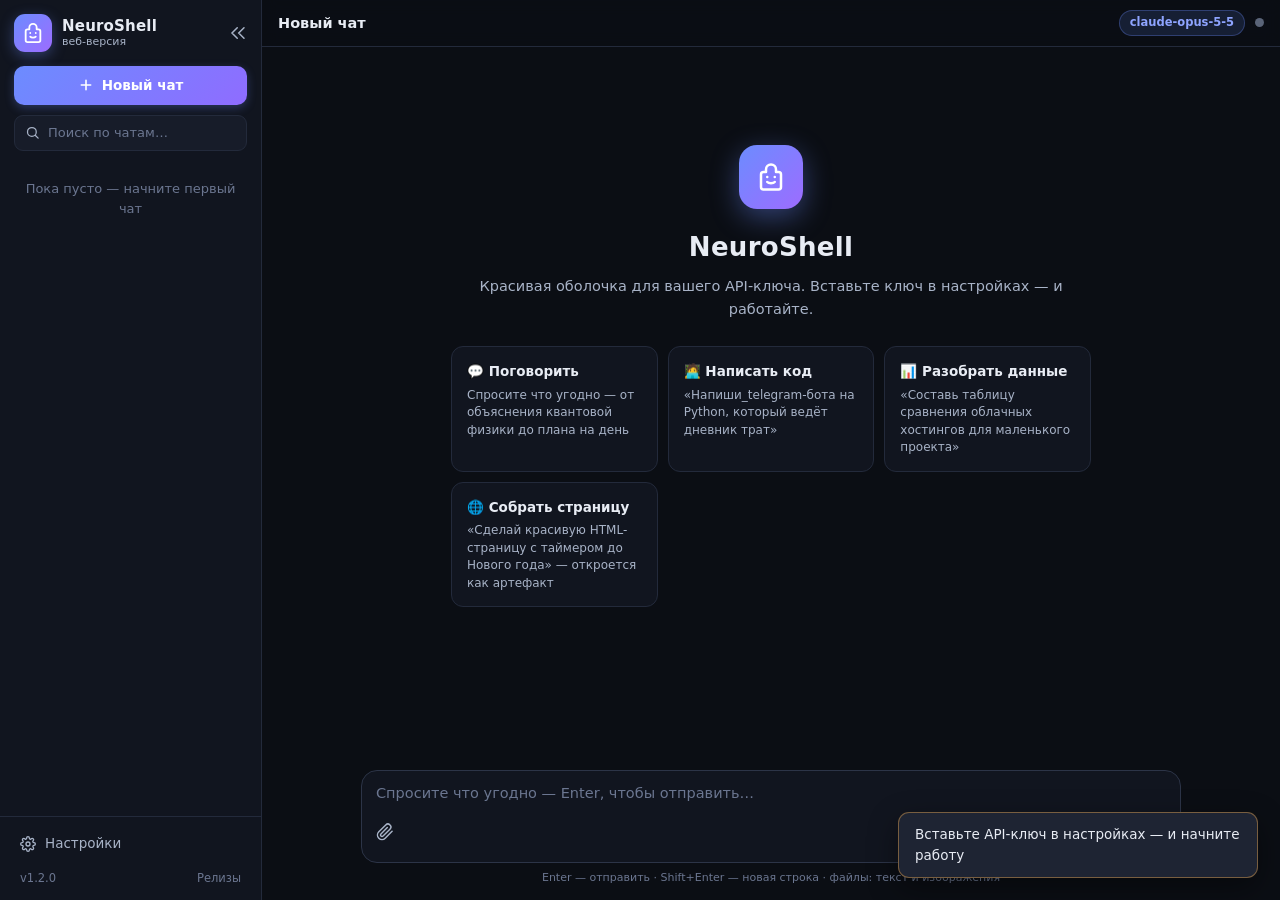
==== commit 47bd8cb6: "v1.3.0: режим «весь компьютер» — модели доступна вся файловая система - новый режим доступа к файлам" ====
--- a/internal/site/index.html
+++ b/internal/site/index.html
@@ -688,6 +688,15 @@
         <span class="field-hint">Модель сама читает, пишет и ищет файлы, скачивает и обновляет репозитории GitHub через инструменты (function calling). Перед удалением и перезаписью — спросит подтверждение.</span>
 
         <label class="field">
+          <span class="field-label">Режим доступа к файлам</span>
+          <select id="setFsMode">
+            <option value="folder">Рабочая папка — модель заперта внутри неё</option>
+            <option value="full">Весь компьютер — любые диски, абсолютные пути</option>
+          </select>
+          <span class="field-hint">«Весь компьютер» даёт модели доступ ко всей файловой системе, как обычной программе: C:\…, D:\…, любые папки.</span>
+        </label>
+
+        <label class="field" id="wsField">
           <span class="field-label">Рабочая папка (граница доступа модели к файлам)</span>
           <div class="field-row">
             <input id="setWorkspace" type="text" placeholder="например, C:\Users\Gennadiy\Desktop\Next Claud" spellcheck="false" autocomplete="off">
@@ -778,7 +787,7 @@
     if (BRIDGE) return;
     BRIDGE = window.NeuroShellBridge = {
       desktop: true,
-      version: window.NS_APP_VERSION || '1.2.0',
+      version: window.NS_APP_VERSION || '1.3.0',
       exit: function(){ try { location.href = '/__ns/exit'; } catch(e){ window.close(); } }
     };
 
@@ -842,7 +851,7 @@
 'use strict';
 
 /* ================== КОНФИГ И ПРЕСЕТЫ ================== */
-const NS_VERSION = '1.2.0';
+const NS_VERSION = '1.3.0';
 const LS_PREFIX = 'neuroshell:';
 
 const PRESETS = {
@@ -916,7 +925,8 @@
   temp: 0.6,
   stream: true,
   agentMode: false,   // инструменты: файлы + GitHub
-  workspace: '',      // рабочая папка (граница доступа модели к ФС)
+  fsMode: 'folder',   // доступ к файлам: 'folder' (рабочая папка) | 'full' (весь компьютер)
+  workspace: '',      // рабочая папка (граница доступа модели к ФС в режиме 'folder')
   ghToken: '',        // GitHub PAT
   ghUser: ''          // логин с последней проверки токена
 };
@@ -1096,10 +1106,12 @@
 /* ================== ИНСТРУМЕНТЫ АГЕНТА (файлы + GitHub) ================== */
 // Режим агента даёт модели инструменты через OpenAI function calling:
 //   fs_*  — файлы на компьютере пользователя (только настольная версия:
-//           запросы идут в локальный сервер /__ns/fs/* с границей «рабочая папка»)
+//           запросы идут в локальный сервер /__ns/fs/*; два режима —
+//           «рабочая папка» с границей и «весь компьютер» с абсолютными путями)
 //   gh_*  — GitHub по токену (REST API; работает и в веб-, и в настольной версии)
 
 const TOOL_META = {
+  fs_drives:      { icon: '💾', label: 'диски компьютера' },
   fs_list:       { icon: '📂', label: 'показать папку' },
   fs_read:       { icon: '📄', label: 'прочитать файл' },
   fs_write:      { icon: '✏️', label: 'записать файл' },
@@ -1117,7 +1129,11 @@
 };
 
 function fsToolsAvailable(){
-  return isExeMode() && !!(settings.workspace || '').trim();
+  return isExeMode() && (fsFullMode() || !!(settings.workspace || '').trim());
+}
+// fsFullMode — режим «весь компьютер»: любые абсолютные пути всех дисков
+function fsFullMode(){
+  return settings.fsMode === 'full';
 }
 function ghToolsAvailable(){
   return !!(settings.ghToken || '').trim();
@@ -1134,6 +1150,28 @@
     function: { name, description: desc, parameters: { type: 'object', properties: props, required: req } }
   });
   if (fsToolsAvailable()){
+    if (fsFullMode()){
+      // режим «весь компьютер»: любые абсолютные пути всех дисков
+      const P = 'Абсолютный путь на компьютере пользователя (Windows: C:\\Users\\…; Linux/macOS: /home/…)';
+      T('fs_drives', 'Список дисков компьютера (C:\\, D:\\…) и домашняя папка — точка входа в файловую систему, если точный путь неизвестен',
+        {}, []);
+      T('fs_list', 'Показать содержимое любой папки на компьютере пользователя',
+        { path: { type: 'string', description: P + ' — папка, содержимое которой показать' } }, ['path']);
+      T('fs_read', 'Прочитать любой текстовый файл на компьютере пользователя (до 2 МБ)',
+        { path: { type: 'string', description: P } }, ['path']);
+      T('fs_write', 'Создать или перезаписать файл на компьютере пользователя. Недостающие папки создаются автоматически',
+        { path: { type: 'string', description: P }, content: { type: 'string', description: 'Полное новое содержимое файла' } },
+        ['path', 'content']);
+      T('fs_mkdir', 'Создать папку (можно вложенную) на компьютере пользователя',
+        { path: { type: 'string', description: P } }, ['path']);
+      T('fs_delete', 'Удалить файл или папку (папку — рекурсивно, необратимо!). Перед вызовом спроси подтверждение у пользователя',
+        { path: { type: 'string', description: P } }, ['path']);
+      T('fs_move', 'Переименовать или переместить файл/папку в любое место компьютера',
+        { from: { type: 'string', description: P + ' — текущее расположение' }, to: { type: 'string', description: P + ' — новое расположение' } }, ['from', 'to']);
+      T('fs_search', 'Найти файлы и папки по части имени (без учёта регистра) внутри указанной папки и её подпапок',
+        { pattern: { type: 'string', description: 'Подстрока имени, например «skill» или «.md»' }, path: { type: 'string', description: P + ' — где искать. Не указано — поиск от домашней папки' } },
+        ['pattern']);
+    } else {
     const P = 'Путь относительно рабочей папки ' + settings.workspace + ' (можно и абсолютный, если он внутри неё)';
     T('fs_list', 'Показать содержимое папки на компьютере пользователя',
       { path: { type: 'string', description: P + '. Пустая строка или «.» — сама рабочая папка' } }, ['path']);
@@ -1151,6 +1189,7 @@
     T('fs_search', 'Найти файлы и папки по части имени (без учёта регистра) внутри рабочей папки',
       { pattern: { type: 'string', description: 'Подстрока имени, например «skill» или «.md»' }, path: { type: 'string', description: 'Искать только в этой подпапке (необязательно)' } },
       ['pattern']);
+    }
   }
   if (ghToolsAvailable()){
     T('gh_me', 'Информация о владельце GitHub-токена (логин, имя, план)', {}, []);
@@ -1169,8 +1208,8 @@
       { name: { type: 'string' }, private: { type: 'boolean', description: 'Приватный ли (по умолчанию true)' }, description: { type: 'string', description: 'Описание репозитория' } },
       ['name']);
     if (fsToolsAvailable()){
-      T('gh_clone', 'Скачать репозиторий GitHub (zip) и распаковать его в подпапку рабочей папки — как git clone, но без git',
-        { repo: { type: 'string', description: '«владелец/имя»' }, ref: { type: 'string', description: 'Ветка или тег (по умолчанию main)' }, dest: { type: 'string', description: 'Имя подпапки (по умолчанию — имя репозитория)' } },
+      T('gh_clone', 'Скачать репозиторий GitHub (zip) и распаковать его в папку на компьютере — как git clone, но без git' + (fsFullMode() ? '. dest — абсолютный путь или имя папки (создастся в домашней)' : '. dest — имя подпапки рабочей папки'),
+        { repo: { type: 'string', description: '«владелец/имя»' }, ref: { type: 'string', description: 'Ветка или тег (по умолчанию main)' }, dest: { type: 'string', description: fsFullMode() ? 'Куда распаковать: абсолютный путь или имя папки в домашней (по умолчанию — имя репозитория)' : 'Имя подпапки (по умолчанию — имя репозитория)' } },
         ['repo']);
     }
   }
@@ -1182,10 +1221,14 @@
   if (!agentActive()) return '';
   let s = '\n\nИНСТРУМЕНТЫ (режим агента)\nУ тебя есть инструменты (function calling) — используй их сам, не проси пользователя «скопировать содержимое файла» или «перейти по ссылке».';
   if (fsToolsAvailable()){
-    s += '\n- Работа с файлами компьютера: fs_list, fs_read, fs_write, fs_mkdir, fs_delete, fs_move, fs_search. Все пути — внутри рабочей папки «' + settings.workspace + '»; указывай их относительно неё (например «skills/SKILL.md»).';
+    if (fsFullMode()){
+      s += '\n- Файлы компьютера — доступен ВЕСЬ компьютер (любые диски и папки): fs_drives, fs_list, fs_read, fs_write, fs_mkdir, fs_delete, fs_move, fs_search. Пути — только абсолютные (например «C:\\Users\\Gennadiy\\Desktop\\Next Claud\\skills» или «/home/user/docs»). Не знаешь точный путь — вызови fs_drives или fs_list домашней папки и ориентируйся по ответам. Ты действуешь как обычная программа на компьютере пользователя: не проси «загрузить файл в чат» — читай его с диска сам.';
+    } else {
+      s += '\n- Работа с файлами компьютера: fs_list, fs_read, fs_write, fs_mkdir, fs_delete, fs_move, fs_search. Все пути — внутри рабочей папки «' + settings.workspace + '»; указывай их относительно неё (например «skills/SKILL.md»).';
+    }
   }
   if (ghToolsAvailable()){
-    s += '\n- GitHub' + (settings.ghUser ? ' (аккаунт ' + settings.ghUser + ')' : '') + ': gh_me, gh_repos, gh_read, gh_write, gh_delete, gh_create_repo' + (fsToolsAvailable() ? ', gh_clone (скачать репозиторий в рабочую папку)' : '') + '.';
+    s += '\n- GitHub' + (settings.ghUser ? ' (аккаунт ' + settings.ghUser + ')' : '') + ': gh_me, gh_repos, gh_read, gh_write, gh_delete, gh_create_repo' + (fsToolsAvailable() ? ', gh_clone (скачать репозиторий в папку' + (fsFullMode() ? ' на компьютере' : ' рабочей папки') + ')' : '') + '.';
   }
   s += '\nПравила:\n- Обычные действия (чтение, поиск, создание новых файлов) выполняй сразу, без лишних вопросов.\n- Перед удалением, перезаписью существующих файлов, коммитами в GitHub и другими необратимыми действиями коротко спроси подтверждение.\n- Результаты инструментов не выдумывай: что вернул вызов — то и есть. Ошибка инструмента — расскажи о ней.\n- После работы с файлами дай краткий итог: что сделано и где лежит.';
   return s;
@@ -1227,38 +1270,47 @@
 // execAgentTool — выполняет инструмент по имени, возвращает { ok, result: string }
 async function execAgentTool(name, a){
   a = a || {};
-  const ws = () => { if (!fsToolsAvailable()) throw new Error('файловые инструменты недоступны (нужна настольная версия и рабочая папка в настройках)'); return settings.workspace.trim(); };
+  // fsQ — общая часть payload файловых запросов: режим «весь компьютер»
+  // или граница рабочей папки
+  const fsQ = () => {
+    if (!fsToolsAvailable()) throw new Error('файловые инструменты недоступны (нужна настольная версия и включённый доступ к файлам в настройках)');
+    return fsFullMode() ? { full: true } : { root: settings.workspace.trim() };
+  };
   switch (name){
+    case 'fs_drives': {
+      const j = await nsPost('/__ns/fs/drives', {});
+      return { ok: true, result: 'Диски компьютера: ' + (j.drives || []).join(', ') + '\nДомашняя папка: ' + (j.home || '?') + '\nНачинай навигацию отсюда — указывай абсолютные пути.' };
+    }
     case 'fs_list': {
-      const j = await nsPost('/__ns/fs/list', { root: ws(), path: a.path || '' });
+      const j = await nsPost('/__ns/fs/list', Object.assign(fsQ(), { path: a.path || '' }));
       const lines = (j.entries || []).map(e => (e.dir ? '📁 ' : '📄 ') + e.name + (e.dir ? '/' : ' · ' + fmtSize(e.size)) + ' · ' + e.mod);
       return { ok: true, result: 'Папка «' + (a.path || '.') + '» — ' + (j.entries || []).length + ' элементов' + (j.truncated ? ' (показаны не все)' : '') + ':\n' + (lines.join('\n') || '(пусто)') };
     }
     case 'fs_read': {
-      const j = await nsPost('/__ns/fs/read', { root: ws(), path: a.path });
+      const j = await nsPost('/__ns/fs/read', Object.assign(fsQ(), { path: a.path }));
       if (j.binary) return { ok: true, result: 'Файл «' + a.path + '» — бинарный (' + fmtSize(j.size) + '), содержимое не отдаётся' };
       return { ok: true, result: (j.truncated ? '⚠ показаны первые 2 МБ файла (' + fmtSize(j.size) + ')\n' : '') + 'Файл «' + a.path + '» (' + fmtSize(j.size) + '):\n' + (j.content || '') };
     }
     case 'fs_write': {
-      const j = await nsPost('/__ns/fs/write', { root: ws(), path: a.path, content: String(a.content != null ? a.content : '') });
+      const j = await nsPost('/__ns/fs/write', Object.assign(fsQ(), { path: a.path, content: String(a.content != null ? a.content : '') }));
       return { ok: true, result: 'Записан файл «' + a.path + '» (' + fmtSize(j.bytes) + ')' };
     }
     case 'fs_mkdir': {
-      await nsPost('/__ns/fs/mkdir', { root: ws(), path: a.path });
+      await nsPost('/__ns/fs/mkdir', Object.assign(fsQ(), { path: a.path }));
       return { ok: true, result: 'Создана папка «' + a.path + '»' };
     }
     case 'fs_delete': {
-      await nsPost('/__ns/fs/delete', { root: ws(), path: a.path });
+      await nsPost('/__ns/fs/delete', Object.assign(fsQ(), { path: a.path }));
       return { ok: true, result: 'Удалено: «' + a.path + '»' };
     }
     case 'fs_move': {
-      await nsPost('/__ns/fs/move', { root: ws(), from: a.from, to: a.to });
+      await nsPost('/__ns/fs/move', Object.assign(fsQ(), { from: a.from, to: a.to }));
       return { ok: true, result: 'Перемещено: «' + a.from + '» → «' + a.to + '»' };
     }
     case 'fs_search': {
-      const j = await nsPost('/__ns/fs/search', { root: ws(), path: a.path || '', pattern: a.pattern });
+      const j = await nsPost('/__ns/fs/search', Object.assign(fsQ(), { path: a.path || '', pattern: a.pattern }));
       const lines = (j.results || []).map(r => (r.dir ? '📁 ' : '📄 ') + r.path + (r.dir ? '/' : ' · ' + fmtSize(r.size)));
-      return { ok: true, result: 'Найдено ' + (j.results || []).length + (j.truncated ? '+ (обрезано)' : '') + ' по «' + a.pattern + '»:\n' + (lines.join('\n') || '(ничего не найдено)') };
+      return { ok: true, result: 'Найдено ' + (j.results || []).length + (j.truncated ? '+ (обрезано)' : '') + ' по «' + a.pattern + '» в ' + (j.scanned || '.') + ':\n' + (lines.join('\n') || '(ничего не найдено)') };
     }
     case 'gh_me': {
       const j = await ghCall('GET', '/user');
@@ -1315,8 +1367,8 @@
       return { ok: true, result: 'Создан репозиторий ' + j.full_name + (j.private ? ' (приватный)' : ' (публичный)') + ' — ' + j.html_url };
     }
     case 'gh_clone': {
-      const j = await nsPost('/__ns/gh/clone', { root: ws(), repo: a.repo, ref: a.ref || '', token: settings.ghToken, dest: a.dest || '' });
-      return { ok: true, result: 'Репозиторий ' + a.repo + ' (ветка ' + j.ref + ') скачан в «' + j.dest + '» — файлов: ' + j.files };
+      const j = await nsPost('/__ns/gh/clone', Object.assign(fsQ(), { repo: a.repo, ref: a.ref || '', token: settings.ghToken, dest: a.dest || '' }));
+      return { ok: true, result: 'Репозиторий ' + a.repo + ' (ветка ' + j.ref + ') скачан в «' + (j.destPath || j.dest) + '» — файлов: ' + j.files };
     }
   }
   return { ok: false, result: 'Неизвестный инструмент: ' + name };
@@ -1339,6 +1391,7 @@
   try { args = args ? JSON.parse(args) : {}; } catch(e){ return ''; }
   const s = v => String(v == null ? '' : v);
   switch (name){
+    case 'fs_drives': return '';
     case 'fs_list': case 'fs_read': case 'fs_write': case 'fs_mkdir': case 'fs_delete':
       return s(args.path);
     case 'fs_move': return s(args.from) + ' → ' + s(args.to);
@@ -2204,7 +2257,9 @@
   $('#tempVal').textContent = settings.temp;
   $('#setStream').checked = !!settings.stream;
   $('#setAgent').checked = !!settings.agentMode;
+  $('#setFsMode').value = settings.fsMode === 'full' ? 'full' : 'folder';
   $('#setWorkspace').value = settings.workspace || '';
+  syncFsModeUI();
   $('#setGhToken').value = settings.ghToken || '';
   updateAgentHints();
   fillModelList();
@@ -2349,6 +2404,7 @@
   settings.temp = $('#setTemp').value;
   settings.stream = $('#setStream').checked;
   settings.agentMode = $('#setAgent').checked;
+  settings.fsMode = $('#setFsMode').value === 'full' ? 'full' : 'folder';
   settings.workspace = $('#setWorkspace').value.trim();
   const newGh = $('#setGhToken').value.trim();
   if (newGh !== settings.ghToken) settings.ghUser = ghUserChecked || ''; // токен сменился — логин сбрасывается
@@ -2370,7 +2426,7 @@
   if (ab){
     const n = agentActive() ? agentToolDefs().length : 0;
     ab.classList.toggle('hidden', !n);
-    if (n) ab.title = 'Режим агента активен: ' + n + ' инструментов' + (fsToolsAvailable() ? '\nРабочая папка: ' + settings.workspace : '') + (settings.ghUser ? '\nGitHub: ' + settings.ghUser : '') + '\nКлик — настройки';
+    if (n) ab.title = 'Режим агента активен: ' + n + ' инструментов' + (fsToolsAvailable() ? (fsFullMode() ? '\nФайлы: весь компьютер (абсолютные пути)' : '\nРабочая папка: ' + settings.workspace) : '') + (settings.ghUser ? '\nGitHub: ' + settings.ghUser : '') + '\nКлик — настройки';
   }
   setConn('');
   updateModelPriceHint();
@@ -2383,11 +2439,14 @@
 function updateAgentHints(){
   const ws = $('#wsHint');
   if (ws){
+    const mode = $('#setFsMode') ? $('#setFsMode').value : 'folder';
     const path = $('#setWorkspace').value.trim();
     if (!isExeMode()){
-      ws.innerHTML = 'Файловые инструменты работают только в <b>настольной версии</b> (NeuroShell.exe). Папку можно задать заранее — в exe она заработает. GitHub-инструменты доступны и в вебе.';
+      ws.innerHTML = 'Файловые инструменты работают только в <b>настольной версии</b> (NeuroShell.exe). Режим доступа и папку можно задать заранее — в exe они заработают. GitHub-инструменты доступны и в вебе.';
+    } else if (mode === 'full'){
+      ws.innerHTML = 'Настольная версия · режим <b>«весь компьютер»</b>: модель читает, пишет и ищет файлы по любым абсолютным путям (C:\\…, D:\\…) — как обычная программа. Перед удалением и перезаписью она спросит подтверждение.';
     } else if (!path){
-      ws.innerHTML = 'Укажите папку — модель не сможет работать с файлами, пока она не задана.';
+      ws.innerHTML = 'Укажите папку — или переключите режим на «весь компьютер». Модель не сможет работать с файлами, пока доступ не настроен.';
     } else {
       ws.innerHTML = 'Настольная версия · папка: <b>' + esc(path) + '</b>. Модель не выходит за её пределы.';
     }
@@ -2403,6 +2462,29 @@
       gh.textContent = 'Токен хранится локально. Права: репозитории (чтение/запись).';
     }
   }
+}
+
+// syncFsModeUI — показывает/прячет поле рабочей папки в зависимости от режима
+function syncFsModeUI(){
+  const mode = $('#setFsMode') ? $('#setFsMode').value : 'folder';
+  const wsField = $('#wsField');
+  if (wsField) wsField.classList.toggle('hidden', mode === 'full');
+}
+
+// onFsModeChange — переключение режима доступа к файлам; «весь компьютер» —
+// только после явного подтверждения
+function onFsModeChange(){
+  const sel = $('#setFsMode');
+  if (sel.value !== 'full'){
+    syncFsModeUI();
+    updateAgentHints();
+    return;
+  }
+  confirmDialog('Разрешить модели доступ ко ВСЕМУ компьютеру (любые диски и папки, абсолютные пути)? Это как дать программе полный доступ к файловой системе. Модель продолжит спрашивать подтверждение перед удалением и перезаписью.', ok => {
+    if (!ok) sel.value = 'folder';
+    syncFsModeUI();
+    updateAgentHints();
+  });
 }
 
 // pickWsHome — подставить домашнюю папку (кнопка «Домой»)
@@ -2755,6 +2837,7 @@
   $('#btnHideCorsHint').addEventListener('click', () => $('#corsHint').classList.add('hidden'));
 
   // инструменты агента
+  $('#setFsMode').addEventListener('change', onFsModeChange);
   $('#btnWsHome').addEventListener('click', pickWsHome);
   $('#btnTestGh').addEventListener('click', testGhToken);
   $('#btnRevealGh').addEventListener('click', () => {
@@ -2778,8 +2861,8 @@
   $('#btnWipe').addEventListener('click', wipeAll);
 
   // подтверждение
-  $('#confirmYes').addEventListener('click', () => { $('#confirmModal').classList.add('hidden'); if (confirmCb) confirmCb(); confirmCb = null; });
-  $('#confirmNo').addEventListener('click', () => { $('#confirmModal').classList.add('hidden'); confirmCb = null; });
+  $('#confirmYes').addEventListener('click', () => { $('#confirmModal').classList.add('hidden'); if (confirmCb) confirmCb(true); confirmCb = null; });
+  $('#confirmNo').addEventListener('click', () => { $('#confirmModal').classList.add('hidden'); if (confirmCb) confirmCb(false); confirmCb = null; });
 
   // артефакты
   $('#btnArtifactClose').addEventListener('click', () => $('#artifactPanel').classList.add('hidden'));
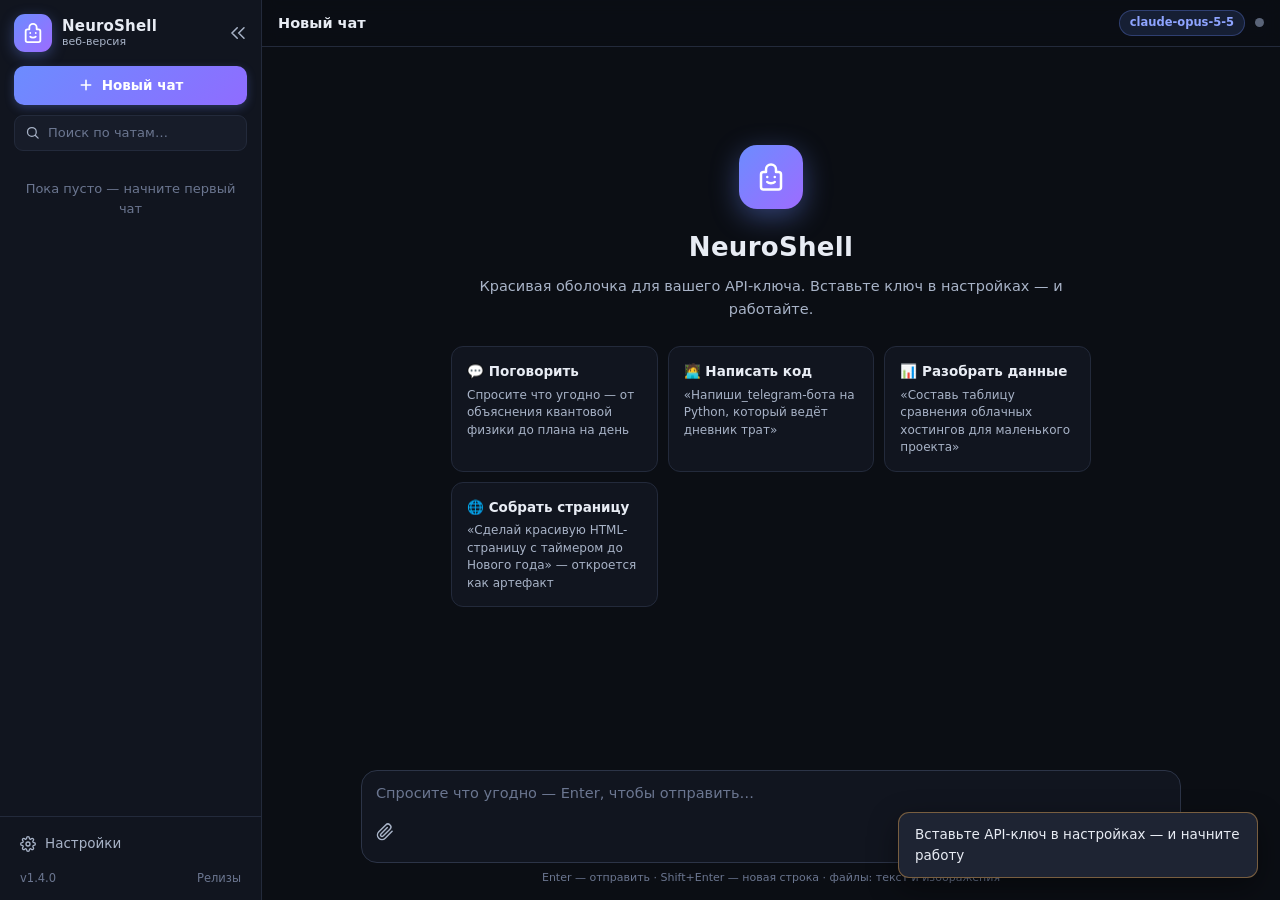
==== commit ae1d0f38: "v1.4.0: инструменты работают с любым API (текстовый протокол <<<TOOL>>>), авто-включение агента при " ====
--- a/internal/site/index.html
+++ b/internal/site/index.html
@@ -513,7 +513,7 @@
         Выход
       </button>
       <div class="sb-ver">
-        <span>v<span class="ns-version">1.2.0</span></span>
+        <span>v<span class="ns-version">1.4.0</span></span>
         <a href="https://github.com/Genocide12/neuro-shell/releases" target="_blank" rel="noopener">Релизы</a>
       </div>
     </div>
@@ -787,7 +787,7 @@
     if (BRIDGE) return;
     BRIDGE = window.NeuroShellBridge = {
       desktop: true,
-      version: window.NS_APP_VERSION || '1.3.0',
+      version: window.NS_APP_VERSION || '1.4.0',
       exit: function(){ try { location.href = '/__ns/exit'; } catch(e){ window.close(); } }
     };
 
@@ -851,7 +851,7 @@
 'use strict';
 
 /* ================== КОНФИГ И ПРЕСЕТЫ ================== */
-const NS_VERSION = '1.3.0';
+const NS_VERSION = '1.4.0';
 const LS_PREFIX = 'neuroshell:';
 
 const PRESETS = {
@@ -997,10 +997,33 @@
   try {
     applySettingsToUI();
     updateStat();
+    maybeAutoAgent();
   } catch(e){}
 }
 window.NS_BRIDGE_READY = onBridgeReady;
 window.addEventListener('nsbridge', onBridgeReady);
+
+// maybeAutoAgent — при первом запуске настольной версии сразу предлагает
+// включить режим агента (файлы + GitHub) с доступом «весь компьютер».
+// Пользователь один раз видит вопрос — больше не спрашиваем.
+function maybeAutoAgent(){
+  if (!isExeMode()) return;
+  if (store.get('agentPrompted', false)) return;
+  store.set('agentPrompted', true);
+  setTimeout(() => {
+    confirmDialog(
+      'Включить режим агента?\n\nМодель получит инструменты: чтение, запись и поиск файлов на этом компьютере (режим «весь компьютер» — любые диски и папки, абсолютные пути) и работу с GitHub по токену (задаётся в настройках).\n\nПеред удалением и перезаписью файлов модель спрашивает подтверждение. Отключить можно в настройках (Инструменты).',
+      ok => {
+        if (!ok) return;
+        settings.agentMode = true;
+        settings.fsMode = 'full';
+        persist();
+        applySettingsToUI();
+        toast('Режим агента включён: файлы всего компьютера доступны модели', 'ok', 5000);
+      }
+    );
+  }, 700);
+}
 
 /* ================== ЦЕНЫ НА ТОКЕНЫ ================== */
 // Встроенные тарифы — $ за 1 млн токенов (вход/выход): официальные цены
@@ -1219,7 +1242,7 @@
 // agentSystemAddendum — правила инструментов, дописываемые к системному промпту
 function agentSystemAddendum(){
   if (!agentActive()) return '';
-  let s = '\n\nИНСТРУМЕНТЫ (режим агента)\nУ тебя есть инструменты (function calling) — используй их сам, не проси пользователя «скопировать содержимое файла» или «перейти по ссылке».';
+  let s = '\n\nИНСТРУМЕНТЫ (режим агента)\nУ тебя есть инструменты — используй их сам, не проси пользователя «скопировать содержимое файла» или «перейти по ссылке». Никогда не говори «не могу открыть папку/файл на вашем компьютере» — ты МОЖЕШЬ: вызывай инструменты fs_* с нужным путём.';
   if (fsToolsAvailable()){
     if (fsFullMode()){
       s += '\n- Файлы компьютера — доступен ВЕСЬ компьютер (любые диски и папки): fs_drives, fs_list, fs_read, fs_write, fs_mkdir, fs_delete, fs_move, fs_search. Пути — только абсолютные (например «C:\\Users\\Gennadiy\\Desktop\\Next Claud\\skills» или «/home/user/docs»). Не знаешь точный путь — вызови fs_drives или fs_list домашней папки и ориентируйся по ответам. Ты действуешь как обычная программа на компьютере пользователя: не проси «загрузить файл в чат» — читай его с диска сам.';
@@ -1230,6 +1253,7 @@
   if (ghToolsAvailable()){
     s += '\n- GitHub' + (settings.ghUser ? ' (аккаунт ' + settings.ghUser + ')' : '') + ': gh_me, gh_repos, gh_read, gh_write, gh_delete, gh_create_repo' + (fsToolsAvailable() ? ', gh_clone (скачать репозиторий в папку' + (fsFullMode() ? ' на компьютере' : ' рабочей папки') + ')' : '') + '.';
   }
+  s += '\n\nВЫЗОВ ИНСТРУМЕНТОВ\n- Если в этом запросе доступен механизм function calling (tool_calls) — используй его.\n- Если function calling недоступен — вызывай инструменты ТЕКСТОМ, отдельным блоком ровно в таком формате (без код-блоков, без лишнего текста внутри):\n<<<TOOL>>>\n{"tool":"fs_read","args":{"path":"C:\\Users\\user\\file.txt"}}\n<<<END>>>\n- Несколько вызовов за раз — массивом: {"calls":[{"tool":"...","args":{}},{"tool":"...","args":{}}]}.\n- После блока вызова СРАЗУ ОСТАНОВИСЬ. Приложение выполнит вызовы и пришлёт результаты сообщением, начинающимся с «[TOOL RESULTS]». Получив их, продолжай: новый вызов или финальный ответ.\n- Внутри args пути Windows пишутся с двойным слэшем JSON: "C:\\Users\\...".';
   s += '\nПравила:\n- Обычные действия (чтение, поиск, создание новых файлов) выполняй сразу, без лишних вопросов.\n- Перед удалением, перезаписью существующих файлов, коммитами в GitHub и другими необратимыми действиями коротко спроси подтверждение.\n- Результаты инструментов не выдумывай: что вернул вызов — то и есть. Ошибка инструмента — расскажи о ней.\n- После работы с файлами дай краткий итог: что сделано и где лежит.';
   return s;
 }
@@ -1384,6 +1408,80 @@
   catch(e){ out = { ok: false, result: 'Ошибка: ' + (e && e.message ? e.message : String(e)) }; }
   if (out.result && out.result.length > 60000) out.result = out.result.slice(0, 60000) + '\n…(результат обрезан)';
   return out;
+}
+
+/* ---- текстовый протокол вызова инструментов ----
+   Резервный канал для API без OpenAI function calling: модель выводит
+   блоки <<<TOOL>>> {json} <<<END>>>, приложение парсит и исполняет их,
+   результат возвращается в чат сообщением «[TOOL RESULTS]». Так инструменты
+   работают с любым сервером и любой моделью. */
+
+// extractJsonAt — вырезает сбалансированный JSON-объект, начиная с s[idx] = '{'.
+// Учитывает строки и экранирование; возвращает { raw, end } или null.
+function extractJsonAt(s, idx){
+  if (s[idx] !== '{') return null;
+  let depth = 0, inStr = false, esc = false;
+  for (let i = idx; i < s.length; i++){
+    const ch = s[i];
+    if (esc){ esc = false; continue; }
+    if (inStr){
+      if (ch === '\\') esc = true;
+      else if (ch === '"') inStr = false;
+      continue;
+    }
+    if (ch === '"') inStr = true;
+    else if (ch === '{') depth++;
+    else if (ch === '}'){
+      depth--;
+      if (depth === 0) return { raw: s.slice(idx, i + 1), end: i + 1 };
+    }
+  }
+  return null;
+}
+
+// parseToolTextCalls — ищет в ответе модели текстовые вызовы инструментов.
+// Возвращает { calls: [{id,name,args}], cleaned }: cleaned — текст без блоков
+// вызовов (для отображения). Форматы блока: <<<TOOL>>> {json} <<<END>>>,
+// <<<TOOL_CALL>>> {json}; один объект, массив или {"calls":[...]}.
+function parseToolTextCalls(content){
+  const s = String(content || '');
+  const calls = [];
+  const parts = [];
+  let last = 0;
+  const re = /<<<\s*TOOL(?:_CALL)?\s*>>>/g;
+  let m;
+  while ((m = re.exec(s)) !== null){
+    let i = m.index + m[0].length;
+    while (i < s.length && /\s/.test(s[i])) i++;
+    const jb = i < s.length ? extractJsonAt(s, i) : null;
+    if (!jb) continue; // маркер без валидного JSON — не вызов, текст не трогаем
+    let parsed = null;
+    try { parsed = JSON.parse(jb.raw); } catch(e){}
+    if (!parsed) continue;
+    const arr = Array.isArray(parsed) ? parsed : (Array.isArray(parsed.calls) ? parsed.calls : [parsed]);
+    let got = false;
+    for (const c of arr){
+      const name = c && (c.tool || c.name);
+      if (typeof name === 'string' && name){
+        calls.push({ id: 'txt' + uid(), name, args: JSON.stringify(c.args != null ? c.args : (c.arguments != null ? c.arguments : {})) });
+        got = true;
+      }
+    }
+    if (!got) continue;
+    let cutEnd = jb.end;
+    const em = /^\s*<<<\s*END(?:\s*TOOL)?\s*>>>/.exec(s.slice(cutEnd));
+    if (em) cutEnd += em[0].length;
+    parts.push(s.slice(last, m.index));
+    last = cutEnd;
+    re.lastIndex = cutEnd;
+  }
+  if (!calls.length) return { calls: [], cleaned: s };
+  parts.push(s.slice(last));
+  const cleaned = parts.join('')
+    .replace(/^[ \t]*<<<\s*END(?:\s*TOOL)?\s*>>>[ \t]*$/gm, '')
+    .replace(/\n{3,}/g, '\n\n')
+    .trim();
+  return { calls, cleaned };
 }
 
 // toolArgSummary — короткая подпись аргументов для карточки в чате
@@ -1845,6 +1943,19 @@
     return;
   }
 
+  // подсказка: сообщение похоже на работу с файлами, а режим агента не активен
+  if (!agentActive()){
+    const wantsFs = /[A-Za-z]:[\\/][^\s"']*/.test(text)
+      || /\/(?:home|Users|mnt|media)\/\S+/.test(text)
+      || /\bskills?\b/i.test(text);
+    if (wantsFs){
+      toast(isExeMode()
+        ? 'Похоже, вы просите модель работать с файлами. Включите режим агента: Настройки → Инструменты'
+        : 'Веб-версия не имеет доступа к файлам компьютера — скачайте NeuroShell.exe (Releases): в ней модель читает файлы сама',
+        'warn', 9000);
+    }
+  }
+
   const chat = ensureChat();
   const userMsg = { role: 'user', content: text };
   if (attachments.length) userMsg.attchs = attachments.slice();
@@ -1885,7 +1996,9 @@
 // requestChat выполняет запрос к /chat/completions. Если строгий прокси не принял
 // поле stream_options (расход токенов в стриме) или tools (function calling) —
 // повторяет без него, чтобы режим агента работал и на «капризных» серверах.
-async function requestChat(url, fetchOpts, body){
+// state.toolsDropped = true, если сервер отказался от tools: дальше работают
+// только текстовые вызовы инструментов (<<<TOOL>>>), и мы не шлём tools зря.
+async function requestChat(url, fetchOpts, body, state){
   let cur = Object.assign({}, body);
   while (true){
     const opts = Object.assign({}, fetchOpts, { body: JSON.stringify(cur) });
@@ -1899,6 +2012,7 @@
     if (cur.tools && /tool|function/i.test(errText)){
       delete cur.tools;
       delete cur.tool_choice;
+      if (state) state.toolsDropped = true;
       continue;
     }
     throw new Error('HTTP ' + resp.status + (errText ? ' — ' + errText.slice(0, 500) : ''));
@@ -1931,13 +2045,21 @@
       if (m.toolRounds && m.toolRounds.length){
         for (const r of m.toolRounds){
           if (r.calls && r.calls.length){
-            msgs.push({
-              role: 'assistant',
-              content: r.content || '',
-              tool_calls: r.calls.map(c => ({ id: c.id, type: 'function', function: { name: c.name, arguments: c.args || '{}' } }))
-            });
-            for (const c of r.calls){
-              msgs.push({ role: 'tool', tool_call_id: c.id, name: c.name, content: String(c.result != null ? c.result : '(нет результата)') });
+            if (r.proto === 'text'){
+              // текстовый протокол: воспроизводим как модель выводила (с блоками),
+              // результат — сообщением пользователя от имени приложения
+              msgs.push({ role: 'assistant', content: r.raw || r.content || '' });
+              const res = r.calls.map(c => '### ' + c.name + '\n' + String(c.result != null ? c.result : '(нет результата)')).join('\n\n');
+              msgs.push({ role: 'user', content: '[TOOL RESULTS — результаты выполнения твоих вызовов инструментов]\n' + res + '\n\n[Продолжай: следующий вызов (тем же текстовым форматом <<<TOOL>>>) или финальный ответ пользователю.]' });
+            } else {
+              msgs.push({
+                role: 'assistant',
+                content: r.content || '',
+                tool_calls: r.calls.map(c => ({ id: c.id, type: 'function', function: { name: c.name, arguments: c.args || '{}' } }))
+              });
+              for (const c of r.calls){
+                msgs.push({ role: 'tool', tool_call_id: c.id, name: c.name, content: String(c.result != null ? c.result : '(нет результата)') });
+              }
             }
           } else if (r.content){
             msgs.push({ role: 'assistant', content: r.content });
@@ -1985,8 +2107,9 @@
     const toolDefs = agentActive() ? agentToolDefs() : [];
     let uInSum = null, uOutSum = null; // фактический расход (сумма по итерациям)
     const url = apiBase() + '/chat/completions';
-    const MAX_ROUNDS = 12;
+    const MAX_ROUNDS = 24;
     let hitLimit = false;
+    let toolsDropped = false; // сервер отказался от tools — остаётся текстовый протокол
 
     for (let round = 1; round <= MAX_ROUNDS; round++){
       const body = {
@@ -1998,7 +2121,7 @@
       // просим сервер прислать фактический расход токенов прямо в стриме
       // (нестрогие прокси поле просто игнорируют)
       if (settings.stream) body.stream_options = { include_usage: true };
-      if (toolDefs.length){ body.tools = toolDefs; body.tool_choice = 'auto'; }
+      if (toolDefs.length && !toolsDropped){ body.tools = toolDefs; body.tool_choice = 'auto'; }
 
       const fetchOpts = { method: 'POST', headers: apiHeaders() };
       if (abortCtl) fetchOpts.signal = abortCtl.signal;
@@ -2008,9 +2131,14 @@
       let usage = null;      // расход этой итерации
       let content = '';      // текст ответа итерации
       let calls = [];        // вызовы инструментов (аккумулируются из стрима)
+      const reqState = { toolsDropped: false };
 
       if (settings.stream){
-        const resp = await requestChat(url, fetchOpts, body);
+        const resp = await requestChat(url, fetchOpts, body, reqState);
+        if (reqState.toolsDropped){
+          toolsDropped = true;
+          toast('Сервер не поддерживает function calling — инструменты работают через текстовый протокол', '', 5000);
+        }
         setConn('ok');
         const reader = resp.body.getReader();
         const dec = new TextDecoder();
@@ -2052,14 +2180,21 @@
           if (t - lastRender > 60){
             lastRender = t;
             ph.content = content;
+            // во время стрима служебные блоки <<<TOOL>>> в чате не показываем
+            let show = content;
+            if (show.indexOf('<<<') >= 0) show = parseToolTextCalls(show).cleaned;
             const b = el.querySelector('.md');
-            if (b) b.innerHTML = toolCardsHtml(ph) + renderMarkdown(content);
+            if (b) b.innerHTML = toolCardsHtml(ph) + renderMarkdown(show);
             if (nearBottom()) scrollBottom();
           }
         }
         calls = acc.filter(c => c && c.name);
       } else {
-        const resp = await requestChat(url, fetchOpts, body);
+        const resp = await requestChat(url, fetchOpts, body, reqState);
+        if (reqState.toolsDropped){
+          toolsDropped = true;
+          toast('Сервер не поддерживает function calling — инструменты работают через текстовый протокол', '', 5000);
+        }
         setConn('ok');
         const j = await resp.json();
         if (j.usage) usage = j.usage;
@@ -2082,9 +2217,31 @@
         if (pout != null) uOutSum = (uOutSum || 0) + pout;
       }
 
+      // текстовый протокол: нативных tool_calls не пришло — ищем блоки <<<TOOL>>>
+      // (так инструменты работают даже на серверах без function calling)
+      let roundProto = 'native';
+      if (!calls.length && content){
+        const tp = parseToolTextCalls(content);
+        if (tp.calls.length){
+          calls = tp.calls;
+          roundProto = 'text';
+        }
+      }
+      // если пришли нативные вызовы, а в тексте затесался и текстовый блок — чистим показ
+      let roundRaw = content;
+      if (calls.length && content && content.indexOf('<<<') >= 0){
+        const tp2 = parseToolTextCalls(content);
+        if (tp2.calls.length){
+          if (roundProto === 'text') roundRaw = content; // raw = исходный текст с блоками
+          content = tp2.cleaned;
+        }
+      }
+
       // итерация с инструментами: выполнить и продолжить цикл
       if (calls.length && !(abortCtl && abortCtl.signal.aborted)){
-        const r = { content, calls };
+        const r = roundProto === 'text'
+          ? { content, raw: roundRaw, calls, proto: 'text' }
+          : { content, calls };
         ph.toolRounds.push(r);
         ph.content = '';
         for (const c of r.calls){
